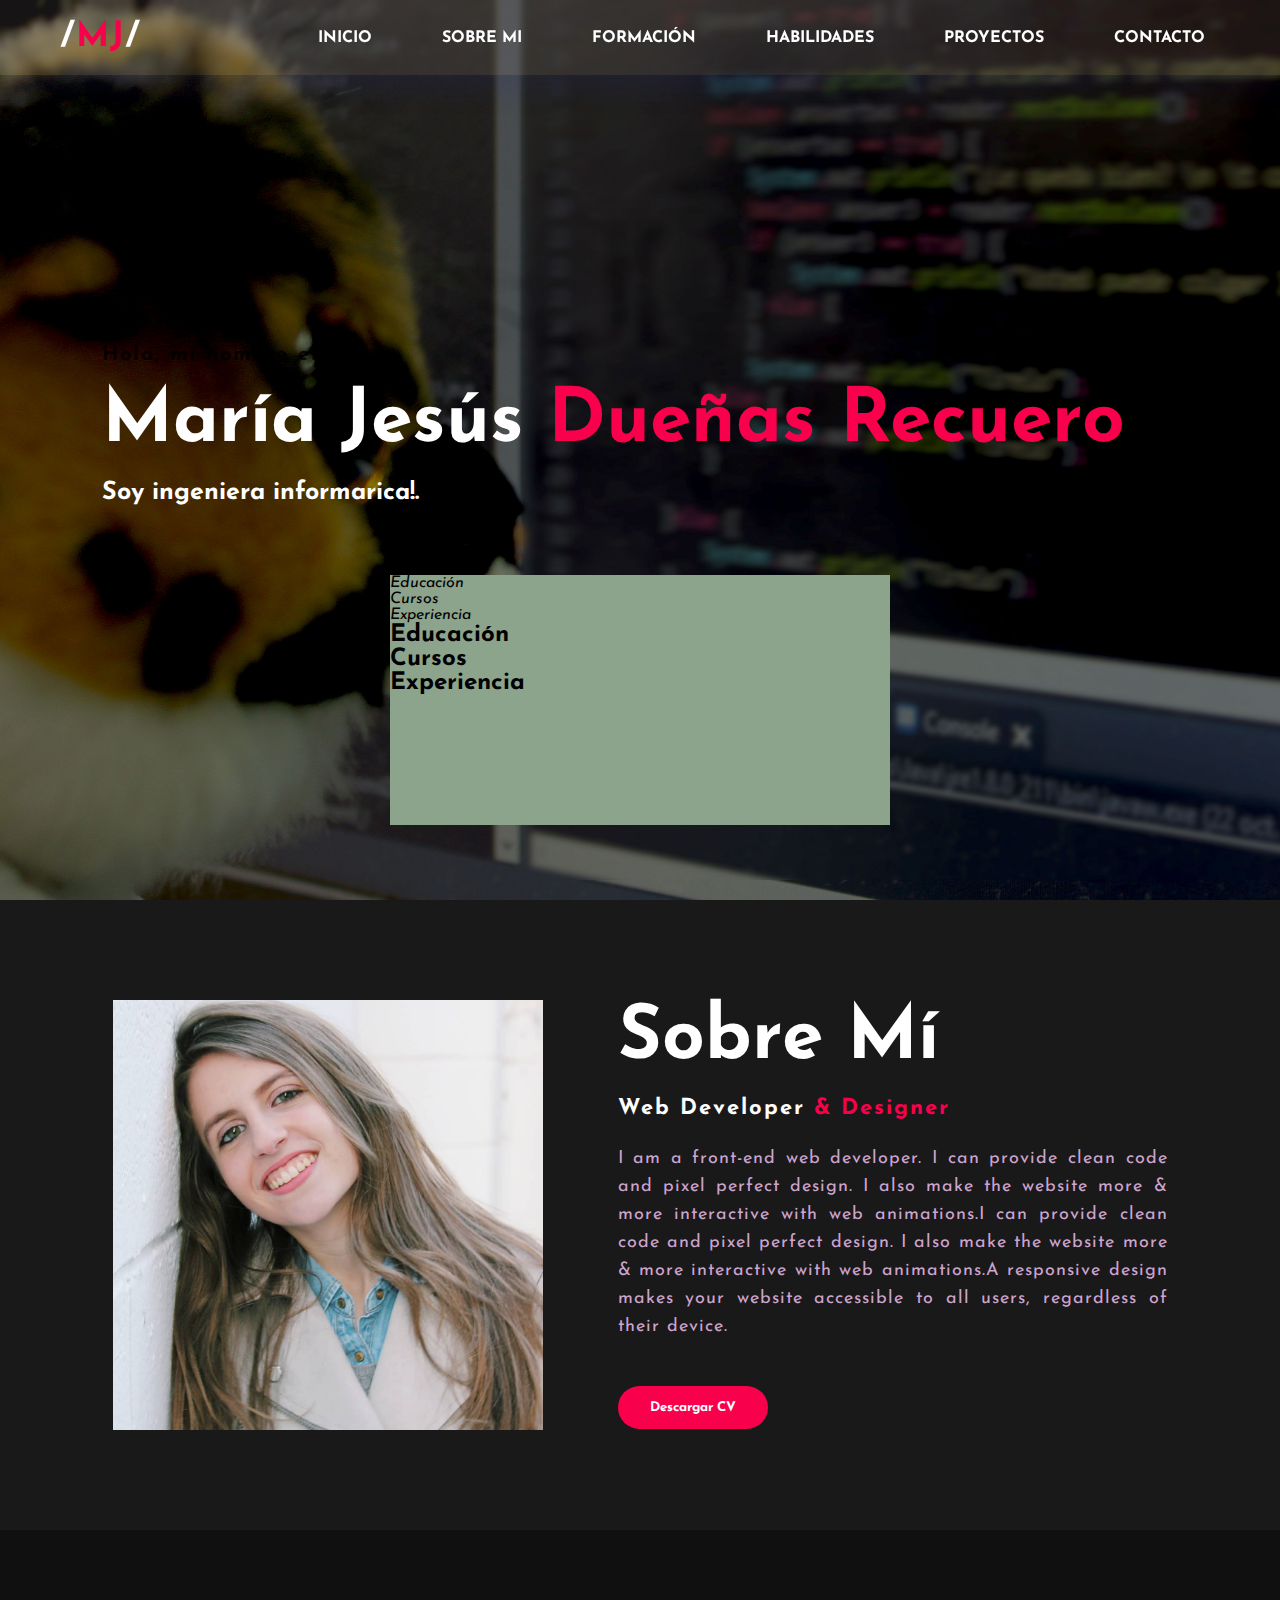
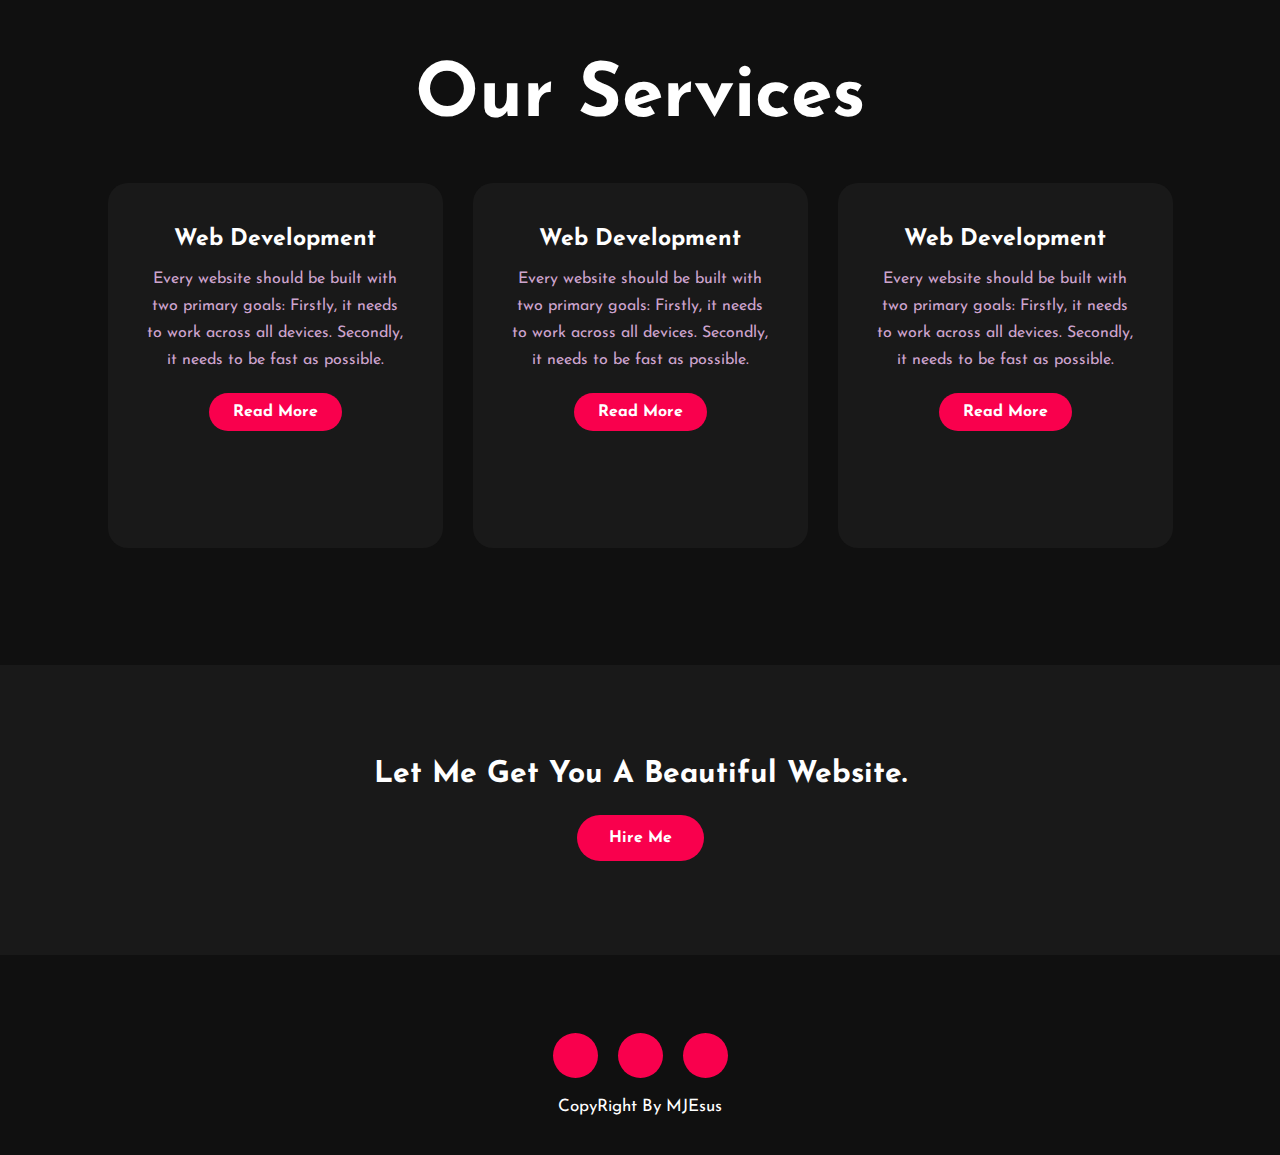
==== MJesus/index.html @ 6cf0a332 "inicio formacion" ====
<!DOCTYPE html>
<html>
<head>
	<title>María Jesús Dueñas Recuero</title>
	<link rel="stylesheet" type="text/css" href="css/style.css">
	<link rel="stylesheet" type="text/css" href="css/formacion.css">

	<link rel="preconnect" href="https://fonts.gstatic.com">
  <link href="https://fonts.googleapis.com/css2?family=Josefin+Sans:ital,wght@0,100;0,200;0,300;0,400;0,500;0,600;0,700;1,100;1,200;1,300;1,400;1,500;1,600;1,700&display=swap" rel="stylesheet">

  <link rel="stylesheet" href="https://cdnjs.cloudflare.com/ajax/libs/font-awesome/5.15.3/css/all.min.css" integrity="sha512-iBBXm8fW90+nuLcSKlbmrPcLa0OT92xO1BIsZ+ywDWZCvqsWgccV3gFoRBv0z+8dLJgyAHIhR35VZc2oM/gI1w==" crossorigin="anonymous" referrerpolicy="no-referrer" />
  <script defer src="script.js"></script>
</head>
<body>
	<!----hero Section start---->

	<div class="hero" id="inicio">
		<nav class="menu">
			<h2  class="logo">/<span>MJ</span>/</h2>
			<ul class="menu_items" id="links">
				<li><a href="#inicio" class="active" onclick="seleccionar(this)">INICIO</a></li>
				<li><a href="#sobremi" onclick="seleccionar(this)">SOBRE MI</a></li>
				<li><a href="#formación" onclick="seleccionar(this)">FORMACIÓN</a></li>
				<li><a href="#habilidades" onclick="seleccionar(this)">HABILIDADES</a></li>
				<li><a href="#proyectos" onclick="seleccionar(this)">PROYECTOS</a></li>
				<li><a href="#contacto" onclick="seleccionar(this)">CONTACTO</a></li>
			</ul>
			</ul>
			<span class="btn_menu">
				<i class="fa fa-bars"></i>
			</span> 
		</nav>

		<div class="content">
			<h4>Hola, mi nombre es</h4>
			<h1>María Jesús <span>Dueñas Recuero</span> </h1>
			<h3>Soy ingeniera informarica!.</h3>
			
		</div>
	</div>

	<!----About section start---->
	<section class="about" id="sobremi">
		<div class="main">
			<img src="img/profile.png">
			<div class="about-text">
				<h2>Sobre mí</h2>
				<h5>Web developer <span>& Designer</span></h5>
				<p>I am a front-end web developer. I can provide clean code and pixel perfect design. I also make the website more & more interactive with web animations.I can provide clean code and pixel perfect design. I also make the website more & more interactive with web animations.A responsive design makes your website accessible to all users, regardless of their device.</p>
				<button type="button">Descargar CV</button>
			</div>
		</div>
	</section>



	<!--------------Formación----------------------->
	<section id="formacion">
		<div class="tabs">
			<div class="tab-header">
				<div class="active">
					<i class="fa fa-school">Educación</i>
				</div>
				<div>
					<i class="fa fa-pencil-alt">Cursos</i>
				</div>
				<div>
					<i class="fa fa-user-tie">Experiencia</i>
				</div>
			</div>
			<div class="tab-indicator"></div>
			<div class="tab-body">
				<div class="active"></div>
					<h2>Educación</h2>
					<!--metemos eje cronologico-->
				</div>
				<div >
					<h2>Cursos</h2>
					<!--metemos eje cronologico-->
				</div>
				<div >
					<h2>Experiencia</h2>
					<!--metemos eje cronologico-->
				</div>
			</div>
			
		</div>

	</section>




	<!-----service section start----------->
	<div class="service">
		<div class="title">
			<h2>Our Services</h2>
		</div>

		<div class="box">
			<div class="card">
				<i class="fas fa-bars"></i>
				<h5>Web Development</h5>
				<div class="pra">
					<p>Every website should be built with two primary goals: Firstly, it needs to work across all devices. Secondly, it needs to be fast as possible.</p>

					<p style="text-align: center;">
						<a class="button" href="#">Read More</a>
					</p>
				</div>
			</div>

			<div class="card">
				<i class="far fa-user"></i>
				<h5>Web Development</h5>
				<div class="pra">
					<p>Every website should be built with two primary goals: Firstly, it needs to work across all devices. Secondly, it needs to be fast as possible.</p>

					<p style="text-align: center;">
						<a class="button" href="#">Read More</a>
					</p>
				</div>
			</div>

			<div class="card">
				<i class="far fa-bell"></i>
				<h5>Web Development</h5>
				<div class="pra">
					<p>Every website should be built with two primary goals: Firstly, it needs to work across all devices. Secondly, it needs to be fast as possible.</p>

					<p style="text-align: center;">
						<a class="button" href="#">Read More</a>
					</p>
				</div>
			</div>
		</div>
	</div>

	<!------Contact Me------>
	<div class="contact-me">
		<p>Let Me Get You A Beautiful Website.</p>
		<a class="button-two" href="#">Hire Me</a>
	</div>

	<!------footer start--------->
	<footer>
		<div class="social">
			<a href="#"><i class="fab fa-facebook-f"></i></a>
			<a href="#"><i class="fab fa-instagram"></i></a>
			<a href="#"><i class="fab fa-linkedin"></i></a>
		</div>
		<p class="end">CopyRight By MJEsus</p>
	</footer>
</body>
</html>
---- MJesus/css/style.css ----
*{
	padding: 0;
	margin: 0;
	font-family: 'Josefin Sans', sans-serif;
	box-sizing: border-box;
}
.hero{
	height: 100vh;
	width: 100%;
	background-image: url(../img/backgroundHeader.jpg);
	/*background:url(https://images2.alphacoders.com/117/117712.jpg) no-repeat top center #efeff1;*/
	background-size: cover;
	background-position: center;
}
nav{
	display: flex;
	align-items: center;
	justify-content: space-between;
	padding-top: 30px;
	
}
.logo{
	color: rgb(255, 255, 255);
	font-size: 35px;
	letter-spacing: 1px;
	cursor: pointer;
	padding-left: 50px;
}
span{
	color: #f9004d;
}
nav ul li{
	list-style-type: none;
	display: inline-block;
	padding: 10px  25px;
}
nav ul li a{
	color:  rgb(255, 255, 255);
	text-decoration: none;
	font-weight: bold;
	text-transform: capitalize;
}
nav ul li a:hover{
	color: #f9004d;
	transition: .4s;
}
.btn{
	background-color:#f9004d;
	color: white;
	text-decoration: none;
	border: 2px solid transparent;
	font-weight: bold;
	padding: 10px 25px;
	border-radius: 30px;
	transition: transform .4s; 
}
.btn:hover{
	transform: scale(1.2);
}

.content{
	position: absolute;
	top: 50%;
	left:8%;
	transform: translateY(-50%);
}
h1{
	color: rgb(255, 255, 255);
	margin: 20px 0px 20px;
	font-size: 75px;
}
h3{
	color: white;
	font-size: 25px;
	margin-bottom: 50px;
}
h4{
	color: rgba(0, 0, 0, 0.8);
	letter-spacing: 2px;
	font-size: 20px;
}
/*-----------------------------------------------------------------------------------*/

html{
    scroll-behavior: smooth;
}

section[id]{
    scroll-margin-top: 80px;
}

body{
    font-family: 'Montserrat';
    
   
}


.menu{
    height: 75px;
    width: 100vw;
    display: flex;
    justify-content:space-between;
    align-items: center;
    border-bottom: 1px solid rgba(255, 255, 255, 0);
    box-shadow: 5px 0 10px rgba(0, 0, 0, .6);
    width: 100%;
    position: fixed;
    top:0px;
    text-align:center;
    padding: 10px;
    z-index: 100;

    background: rgba( 212, 199, 199, 0.1 );
    box-shadow: 0 8px 32px 0 rgba( 31, 38, 135, 0.20 );
    backdrop-filter: blur( 2px );
    -webkit-backdrop-filter: blur( 2px );
    border-radius: 0px;
    border: 0px solid rgba( 255, 255, 255, 0.12 );
}



.menu_items{
    display: flex;
    list-style: none;
    margin-right: 30px;
}

.menu_items li {
    border-radius: 3px;
    margin: 0 10px;
}



.btn_menu{
    margin-right: 30px;
    font-size: 25px;
    color: #f9004d;
    cursor: pointer;
    display:none;
}

ul.show{
    top:65px;
}

/*-------------------------*/

@media screen and (max-width:952px){
    .logo{
        font-size: 30px;
        padding-left: 35px;
    }
    .menu_items li a{
        font-size: 14px;
    }
}

@media screen and (max-width:858px){
    .menu{
        height:65px;
    }
    .btn_menu{
        display:inline-flex;
        padding-left: 250px;
    }
    .menu_items{
        position: fixed;
        width:100vw;
        height:calc(100%-65px);
        background: #41414198;
        top:-100vh;
        text-align: center;
        transition: all .4s;
        flex-direction: column;
    }
    .menu_items li{
        margin: 30px 0 0 0;
        line-height: 30px;
    }
    .menu_items li:hover{
        background: none;
    }
    .menu_items li a{
        font-size: 20px;
        color: #fff;
        font-weight:bold;
    }
    .menu_items li a:hover{
        color: #f9004d;
    }
    .logo{
        font-size: 25px;
        padding-left: 35px;
    }
}


@media screen and (max-width:858px) and (orientation:landscape){
 
    .menu_items{
        overflow: scroll;
    }
    .menu_items li{
        margin: 5px 0 0 0;
        line-height: 30px;
    }
    
}
.newslatter form{
	width: 380px;
	max-width: 100%;
	position: relative;
}
.newslatter form input:first-child{
	display: inline-block;
	width: 100%;
	padding: 14px 130px 14px 15px;
	border: 2px solid #f9004d;
	outline: none;
	border-radius: 30px;
}
.newslatter form input:last-child{
	position: absolute;
	display: inline-block;
	outline: none;
	border: none;
	padding: 10px 30px;
	border-radius: 30px;
	background-color:#f9004d;
	color: white;
	box-shadow: 0px 0px 5px #000, 0px 0px 15px #858585;
	top: 6px;
	right: 6px; 
}

.about{
	width: 100%;
	padding: 100px 0px;
	background-color: #191919;
}
.about img{
	height: auto;
	width: 430px;
}
.about-text{
	width: 550px;
}
.main{
	width: 1130px;
	max-width: 95%;
	margin: 0 auto;
	display: flex;
	align-items: center;
	justify-content: space-around;
}
.about-text h2{
	color: white;
	font-size: 75px;
	text-transform: capitalize;
	margin-bottom: 20px;
}
.about-text h5{
	color: white;
	letter-spacing: 2px;
	font-size: 22px;
	margin-bottom: 25px;
	text-transform: capitalize;
}
.about-text p{
	color: #fcfc;
	letter-spacing: 1px;
	line-height: 28px;
	font-size: 18px;
	margin-bottom: 45px;
	text-align: justify;
}
button{
	background-color:#f9004d;
	color: white;
	text-decoration: none;
	border: 2px solid transparent;
	font-weight: bold;
	padding: 13px 30px;
	border-radius: 30px;
	transition: .4s; 
}
button:hover{
	background-color: transparent;
	border: 2px solid #f9004d;
	cursor: pointer;
}

.service{
	background: #101010;
	width: 100%;
	padding: 100px 0px;
}
.title h2{
	color: white;
	font-size: 75px;
	width: 1130px;
	margin: 30px auto;
	text-align: center;
}
.box{
	display: flex;
	justify-content: center;
	align-items: center;
	min-height: 400px;
}
.card{
	height: 365px;
	width: 335px;
	padding: 20px 35px;
	background: #191919;
	border-radius: 20px;
	margin: 15px;
	position: relative;
	overflow: hidden;
	text-align: center;
}
.card i{
	font-size: 50px;
	display: block;
	text-align: center;
	margin: 25px 0px;
	color: #f9004d;

}
h5{
	color: white;
	font-size: 23px;
	margin-bottom: 15px;
}
.pra p{
	color: #fcfc;
	font-size: 16px;
	line-height: 27px;
	margin-bottom: 25px;
}
.card .button{
	background-color:#f9004d;
	color: white;
	text-decoration: none;
	border: 2px solid transparent;
	font-weight: bold;
	padding: 9px 22px;
	border-radius: 30px;
	transition: .4s; 
}
.card .button:hover{
	background-color: transparent;
	border: 2px solid #f9004d;
	cursor: pointer;
}
.contact-me{
	width: 100%;
	height: 290px;
	background: #191919;
	display: flex;
	align-items: center;
	flex-direction: column;
	justify-content: center;
}
.contact-me p{
	color: white;
	font-size: 30px;
	font-weight: bold;
	margin-bottom: 25px;
}
.contact-me .button-two{
	background-color:#f9004d;
	color: white;
	text-decoration: none;
	border: 2px solid transparent;
	font-weight: bold;
	padding: 13px 30px;
	border-radius: 30px;
	transition: .4s; 
}
.contact-me .button-two:hover{
	background-color: transparent;
	border: 2px solid #f9004d;
	cursor: pointer;
}
footer{
	position: relative;
	width: 100%;
	height: 200px;
	background: #101010;
	display: flex;
	flex-direction: column;
	align-items: center;
	justify-content: center;
}
footer p:nth-child(1){
	font-size: 30px;
	color: white;
	margin-bottom: 20px;
	font-weight: bold;
}
footer p:nth-child(2){
	color: white;
	font-size: 17px;
	width: 500px;
	text-align: center;
	line-height: 26px;
}
.social{
	display: flex;
}
.social a{
	width: 45px;
	height: 45px;
	display: flex;
	align-items: center;
	justify-content: center;
	background:  #f9004d;
	border-radius: 50%;
	margin: 22px 10px;
	color: white;
	text-decoration: none;
	font-size: 20px;
}
.social a:hover{
	transform: scale(1.3);
	transition: .3s;
}
.end{
	position: absolute;
	color:#f9004d;
	bottom: 35px;
	font-size: 14px; 
}
---- MJesus/css/formacion.css ----
.tabs{
    position: absolute;
    top:50%;
    left: 50%;
    transform:translate(-50%,50%) ;
    width: 500px;
    height: 250px;
    background: #8ca38c;
}
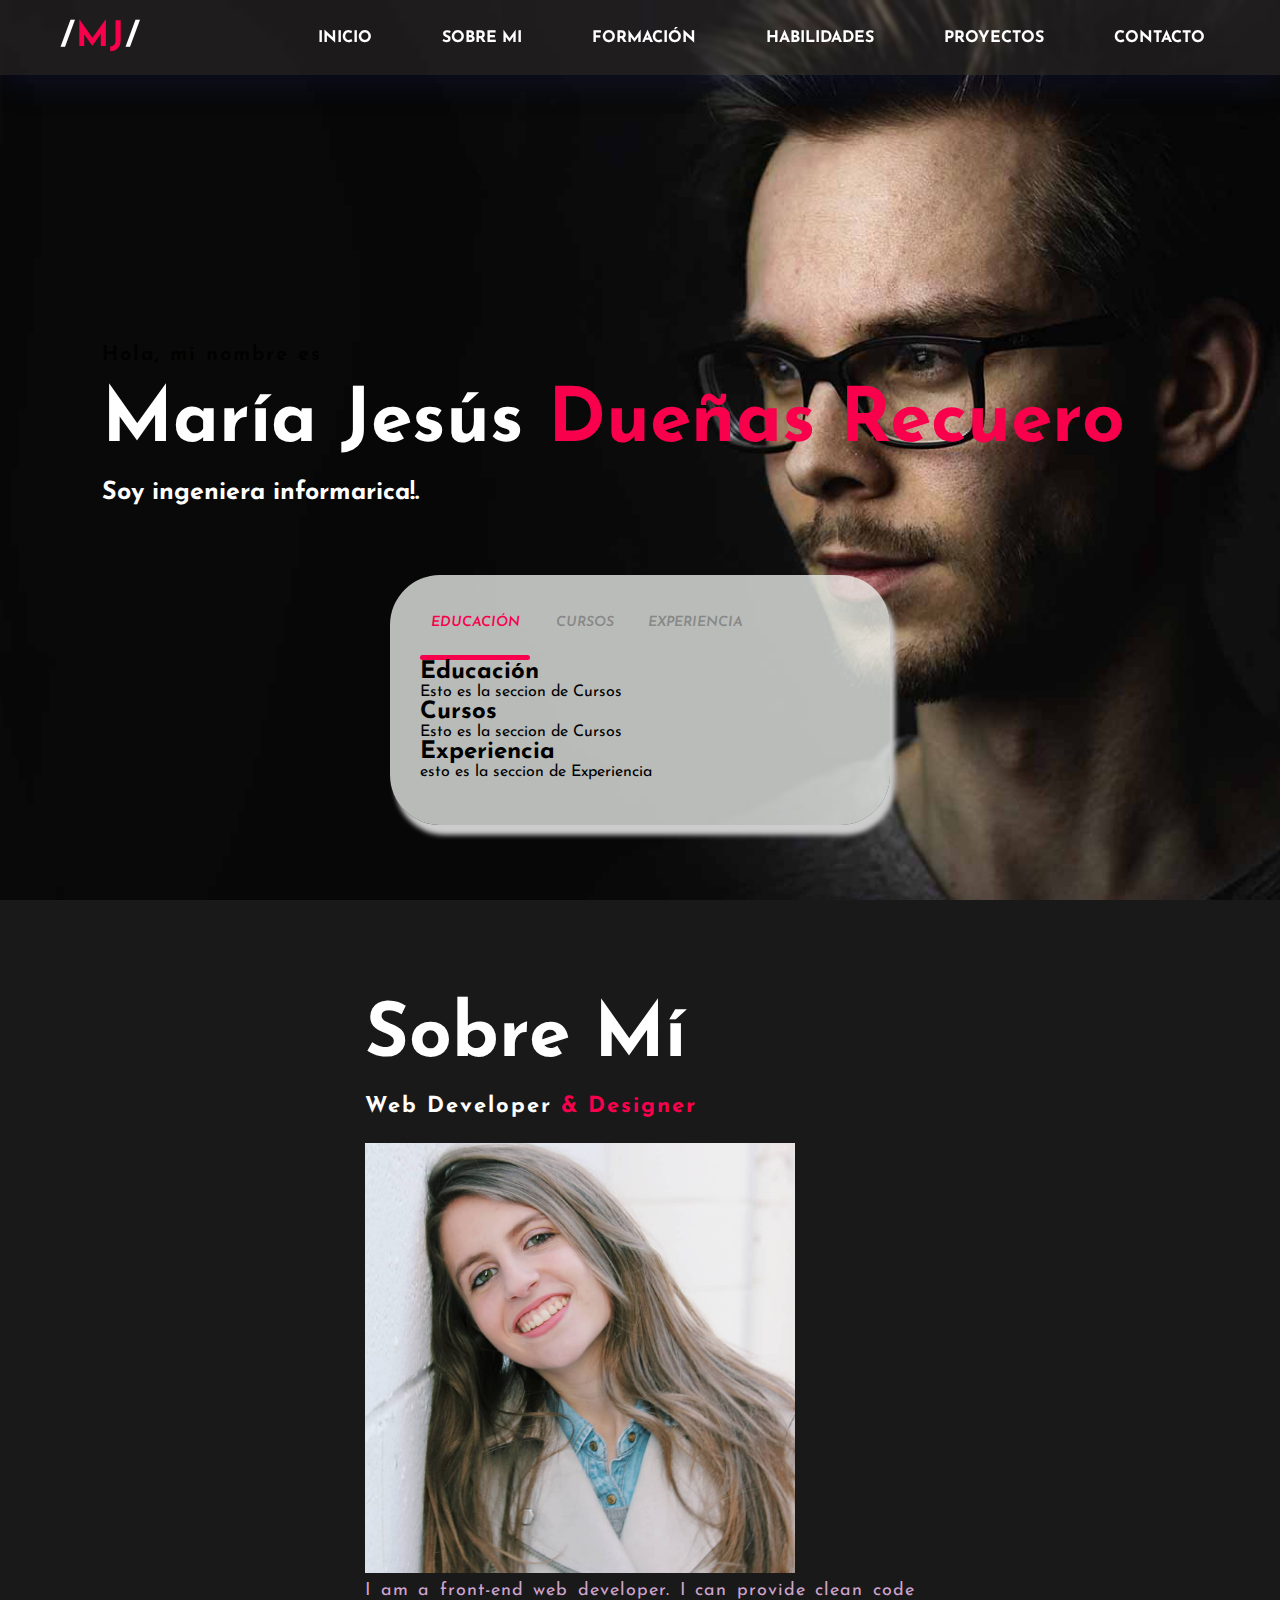
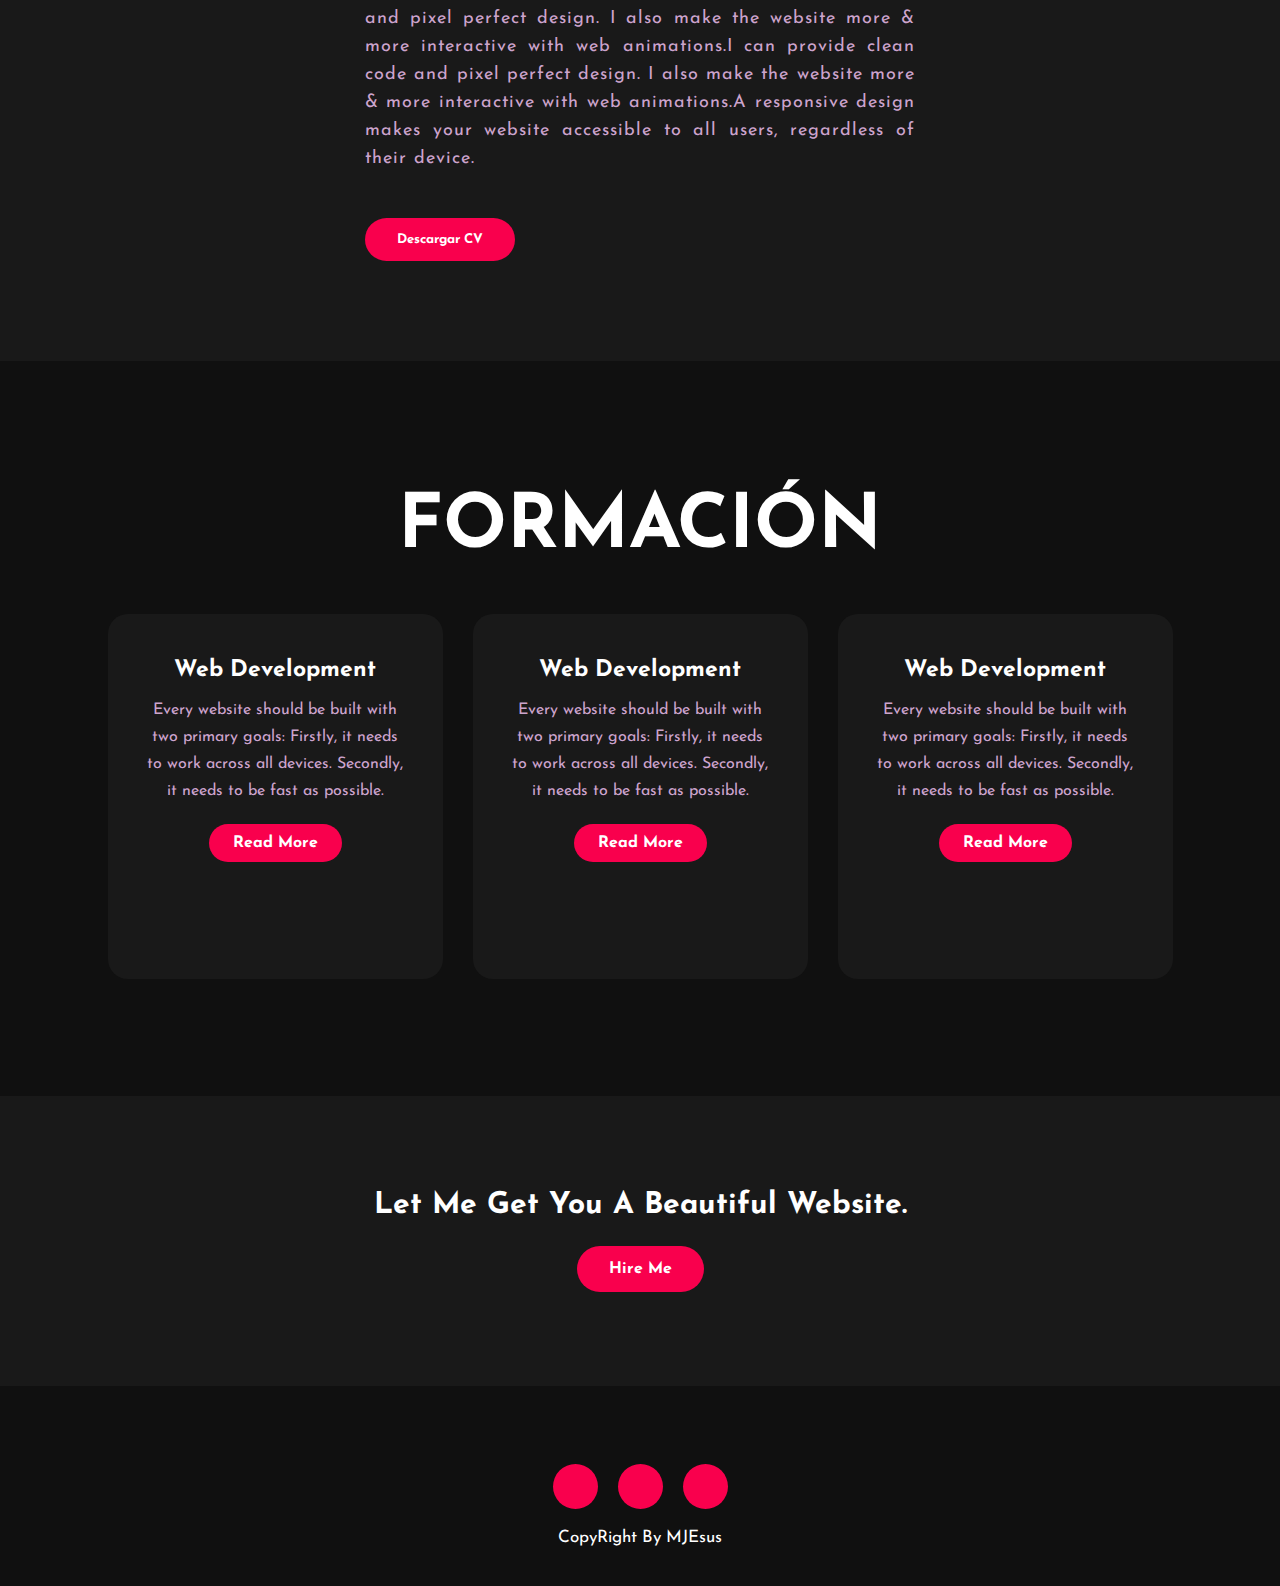
==== commit a0a17483: "sección sobre mi responsive" ====
--- a/MJesus/index.html
+++ b/MJesus/index.html
@@ -42,10 +42,11 @@
 	<!----About section start---->
 	<section class="about" id="sobremi">
 		<div class="main">
-			<img src="img/profile.png">
+			
 			<div class="about-text">
 				<h2>Sobre mí</h2>
 				<h5>Web developer <span>& Designer</span></h5>
+				<img src="img/profile.png">
 				<p>I am a front-end web developer. I can provide clean code and pixel perfect design. I also make the website more & more interactive with web animations.I can provide clean code and pixel perfect design. I also make the website more & more interactive with web animations.A responsive design makes your website accessible to all users, regardless of their device.</p>
 				<button type="button">Descargar CV</button>
 			</div>
@@ -72,14 +73,17 @@
 			<div class="tab-body">
 				<div class="active"></div>
 					<h2>Educación</h2>
+					<p>Esto es la seccion de Cursos</p>
 					<!--metemos eje cronologico-->
 				</div>
 				<div >
 					<h2>Cursos</h2>
+					<p>Esto es la seccion de Cursos</p>
 					<!--metemos eje cronologico-->
 				</div>
 				<div >
 					<h2>Experiencia</h2>
+					<p>esto es la seccion de Experiencia</p>
 					<!--metemos eje cronologico-->
 				</div>
 			</div>
@@ -92,9 +96,9 @@
 
 
 	<!-----service section start----------->
-	<div class="service">
+	<div class="service" id="formacion">
 		<div class="title">
-			<h2>Our Services</h2>
+			<h2>FORMACIÓN</h2>
 		</div>
 
 		<div class="box">
--- a/MJesus/css/style.css
+++ b/MJesus/css/style.css
@@ -7,7 +7,7 @@
 .hero{
 	height: 100vh;
 	width: 100%;
-	background-image: url(../img/backgroundHeader.jpg);
+	background-image: url(../img/background.jpg);
 	/*background:url(https://images2.alphacoders.com/117/117712.jpg) no-repeat top center #efeff1;*/
 	background-size: cover;
 	background-position: center;
@@ -206,9 +206,17 @@
     .menu_items li{
         margin: 5px 0 0 0;
         line-height: 30px;
-    }
-    
-}
+    }   
+	.about-text{
+		width: 550px;
+		
+	}
+}
+
+
+
+
+
 .newslatter form{
 	width: 380px;
 	max-width: 100%;
@@ -434,4 +442,8 @@
 	color:#f9004d;
 	bottom: 35px;
 	font-size: 14px; 
-}+}
+
+
+
+
--- a/MJesus/css/formacion.css
+++ b/MJesus/css/formacion.css
@@ -1,4 +1,3 @@
-
 
 .tabs{
     position: absolute;
@@ -7,5 +6,70 @@
     transform:translate(-50%,50%) ;
     width: 500px;
     height: 250px;
-    background: #8ca38c;
-}+    background: #eff3efc3;
+    padding: 20px 30px;
+    overflow: hidden;
+    border-radius: 50px;
+    box-shadow: 5px 10px 5px #ccc;
+}
+
+.tabs .tab-header{
+    height: 60px;
+    display: flex;
+    align-items: center;
+}
+
+.tabs .tab-header > div{
+    width:calc(100%/4);
+    text-align: center;
+    color:#888;
+    font-weight:600; 
+    cursor: pointer;
+    font-size: 14px;
+    text-transform: uppercase;
+    outline: none;
+}
+
+.tabs .tab-header > div > i{
+    display:block;
+    margin-bottom: 5px;
+}
+
+.tabs .tab-header > div.active{
+    color: #f9004d;
+}
+
+.tabs .tab-indicator{
+    position: relative;
+    width: calc(100%/4);
+    height: 5px;
+    background: #f9004d;
+    left: 0px;
+    border-radius: 5px;
+}
+
+.tabs .tab-body{
+    position: relative;
+    height: calc(100%-60px);
+    padding: 10 px 5px;
+}
+
+.tabs .tab-body > div{
+    position: absolute;
+    top:-200%;
+    opacity: 0;
+    margin-top: 5px;
+    transform:scale(0.9);
+    transition: opacity 500ms ease-in-out 0ms, transform 500ms ease-in-out 0ms;
+}
+
+.tabs .tab-body > div.active{
+    top:0px;
+    opacity: 1;
+    transform:scale(1) ;
+    margin-top:  0px; ;
+}
+
+
+
+
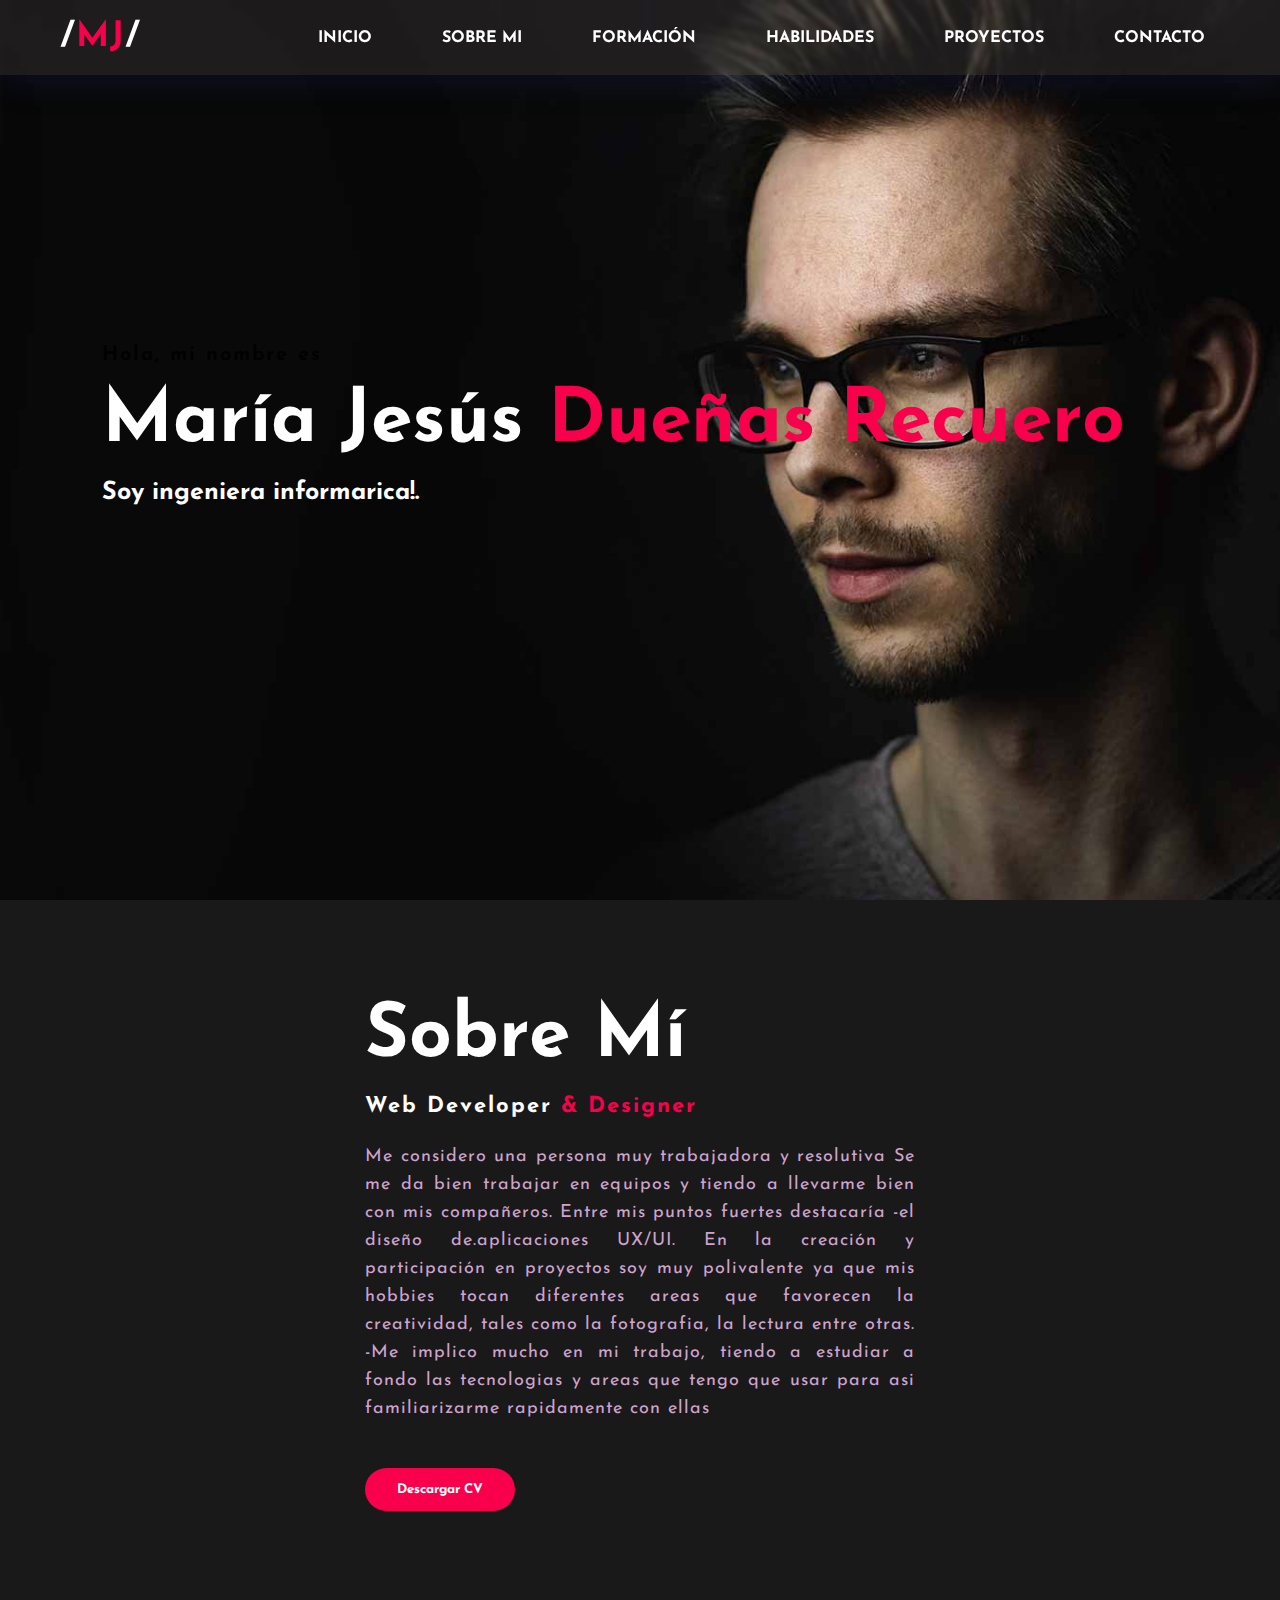
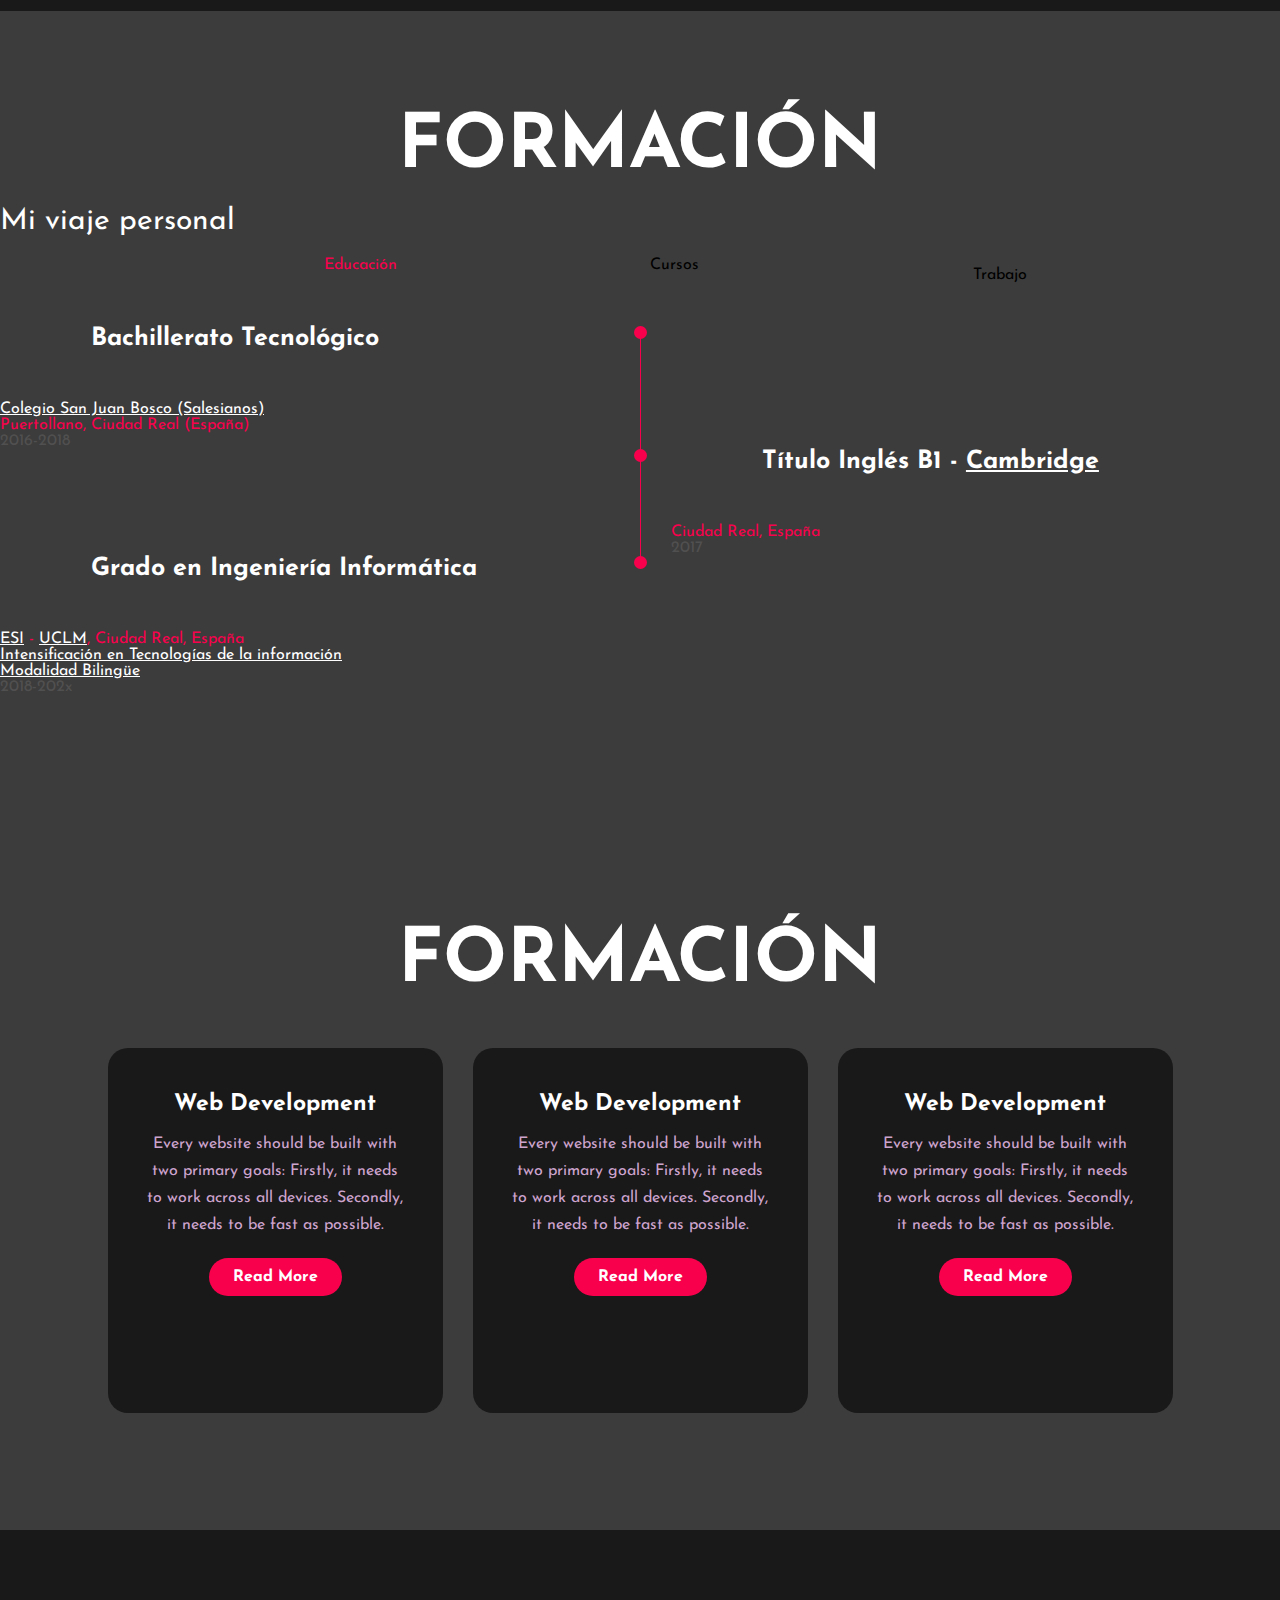
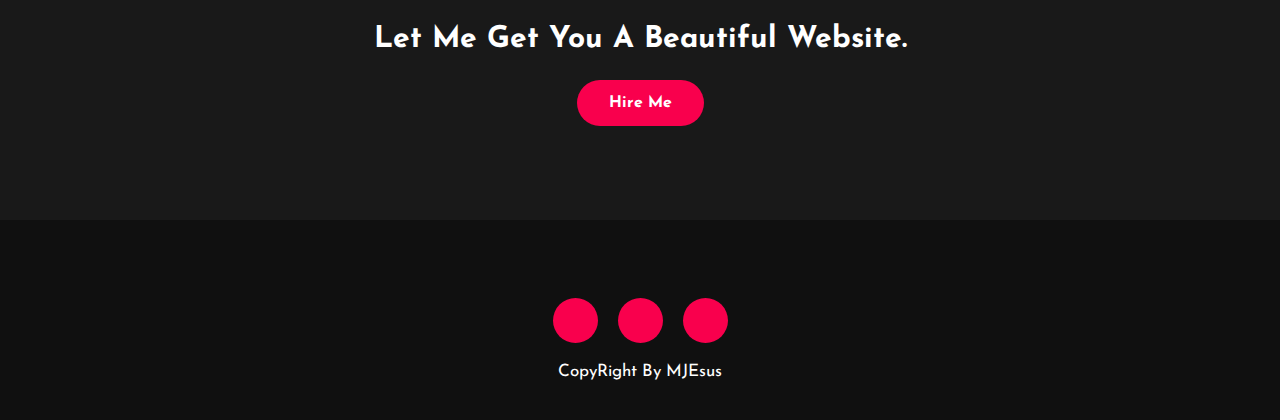
==== commit dda3e202: "Seccion formacion" ====
--- a/MJesus/index.html
+++ b/MJesus/index.html
@@ -42,12 +42,18 @@
 	<!----About section start---->
 	<section class="about" id="sobremi">
 		<div class="main">
-			
+			<!---<img src="img/profile.png">-->
 			<div class="about-text">
 				<h2>Sobre mí</h2>
 				<h5>Web developer <span>& Designer</span></h5>
-				<img src="img/profile.png">
-				<p>I am a front-end web developer. I can provide clean code and pixel perfect design. I also make the website more & more interactive with web animations.I can provide clean code and pixel perfect design. I also make the website more & more interactive with web animations.A responsive design makes your website accessible to all users, regardless of their device.</p>
+
+				<p>Me considero una persona muy trabajadora y resolutiva 
+					Se me da bien trabajar en equipos y tiendo a llevarme bien con mis compañeros. 
+					
+					Entre mis puntos fuertes destacaría
+					-el diseño de.aplicaciones UX/UI. 
+					En la creación y participación en proyectos soy muy polivalente ya que mis hobbies tocan diferentes areas que favorecen la creatividad, tales como la fotografia, la lectura entre otras.
+					-Me implico mucho en mi trabajo, tiendo a estudiar a fondo las tecnologias y areas que tengo que usar para asi familiarizarme rapidamente con ellas</p>
 				<button type="button">Descargar CV</button>
 			</div>
 		</div>
@@ -56,45 +62,95 @@
 
 
 	<!--------------Formación----------------------->
-	<section id="formacion">
-		<div class="tabs">
-			<div class="tab-header">
-				<div class="active">
-					<i class="fa fa-school">Educación</i>
-				</div>
-				<div>
-					<i class="fa fa-pencil-alt">Cursos</i>
-				</div>
-				<div>
-					<i class="fa fa-user-tie">Experiencia</i>
-				</div>
-			</div>
-			<div class="tab-indicator"></div>
-			<div class="tab-body">
-				<div class="active"></div>
-					<h2>Educación</h2>
-					<p>Esto es la seccion de Cursos</p>
-					<!--metemos eje cronologico-->
-				</div>
-				<div >
-					<h2>Cursos</h2>
-					<p>Esto es la seccion de Cursos</p>
-					<!--metemos eje cronologico-->
-				</div>
-				<div >
-					<h2>Experiencia</h2>
-					<p>esto es la seccion de Experiencia</p>
-					<!--metemos eje cronologico-->
-				</div>
-			</div>
-			
-		</div>
+	<section id="formacion" class="service">
+		<section class="qualification section" >
+			<h2 class="section__title">FORMACIÓN</h2>
+			<span class="section__subtitle">Mi viaje personal</span>
+
+			<div class="qualification__container container">
+				<div class="qualification__tabs">
+					<div class="qualification__button button--flex qualification__active" data-target="#education">
+						<i class="fa fa-school"></i>
+						Educación
+					</div>
+					<div class="qualification__button button--flex" data-target="#work">
+						<i class="fa fa-backward"></i>
+						Cursos
+					</div>
+
+					<div class="qualification__button button--flex" data-target="#work">
+						<i class="uil uil-briefcase-alt qualification__icon"></i>
+						Trabajo
+					</div>
+				</div>
+				<div class="qualification__sections">
+					<!--==================== QUALIFICATION SECTION 1====================-->
+					<div class="qualification__content qualification__active" data-content id="education">
+						<!--==================== QUALIFICATION 1====================-->
+						<div class="qualification__data">
+							<div>
+								<h3 class="qualification__title">Bachillerato Tecnológico</h3>
+								<span class="qualification__subtitle">
+									<a href="https://iesstamariadealarcos.wordpress.com/" target="_blank" class="qualification__link">Colegio San Juan Bosco (Salesianos)</a><br>Puertollano, Ciudad Real (España)
+								</span>
+								<div class="qualification__calendar">
+									<i class="fa fa-calendar-alt"></i>
+									2016-2018
+								</div>
+							</div>
+							<div>
+								<span class="qualification__rounder"></span>
+								<span class="qualification__line"></span>
+							</div>
+						</div>
+						<!--==================== QUALIFICATION 2====================-->
+						<div class="qualification__data">
+							<div></div>
+							<div>
+								<span class="qualification__rounder"></span>
+								<span class="qualification__line"></span>
+							</div>
+							<div>
+								<h3 class="qualification__title">Título Inglés B1 - <a href="https://www.cambridgeenglish.org/es/" target="_blank" class="qualification__link">Cambridge</a></h3>
+								<span class="qualification__subtitle">Ciudad Real, España</span>
+								<div class="qualification__calendar">
+									<i class="uil uil-calendar-alt"></i>
+									2017
+								</div>
+							</div>
+						</div>
+						<!--==================== QUALIFICATION 3====================-->
+						<div class="qualification__data">
+							<div>
+								<h3 class="qualification__title">Grado en Ingeniería Informática</h3>
+								<span class="qualification__subtitle">
+									 <a href="https://esi.uclm.es/" target="_blank" class="qualification__link">ESI</a> - <a href="https://www.uclm.es/" target="_blank" class="qualification__link">UCLM</a>, Ciudad Real, España<br>
+									 <a href="https://esi.uclm.es/categories/intensificaciones" target="_blank" class="qualification__link">Intensificación en Tecnologías de la información</a><br>
+									 <a href="https://esi.uclm.es/categories/grado-bilingue" target="_blank" class="qualification__link">Modalidad Bilingüe</a>
+								</span>
+								<div class="qualification__calendar">
+									<i class="uil uil-calendar-alt"></i>
+									2018-202x
+								</div>
+							</div>
+							<div>
+								<span class="qualification__rounder"></span>
+								<!-- <span class="qualification__line"></span> -->
+							</div>
+						</div>                     
+					</div>
+
+					<!--==================== QUALIFICATION SECTION 2====================-->
+					<div class="qualification__content" data-content id="work">
+						<h2 class="nothing__title">¡No pierdas la oportunidad de ser el primero!</h2>                         
+					</div>
+				</div> 
+			</div>
+		</section>
 
 	</section>
 
-
-
-
+	
 	<!-----service section start----------->
 	<div class="service" id="formacion">
 		<div class="title">
--- a/MJesus/css/style.css
+++ b/MJesus/css/style.css
@@ -1,3 +1,9 @@
+:root{
+	--primary
+	--mb-2-5: 2.5rem;
+
+}
+
 *{
 	padding: 0;
 	margin: 0;
@@ -195,6 +201,11 @@
         font-size: 25px;
         padding-left: 35px;
     }
+	.qualification__sections{
+        display: grid;
+        grid-template-columns: .6fr;
+        justify-content: center;
+    }
 }
 
 
@@ -207,10 +218,14 @@
         margin: 5px 0 0 0;
         line-height: 30px;
     }   
-	.about-text{
-		width: 550px;
+	.about{
 		
+		padding: 50%;
 	}
+	.qualification__data{
+        gap: .5rem;
+    }
+
 }
 
 
@@ -252,6 +267,7 @@
 .about img{
 	height: auto;
 	width: 430px;
+	padding-top: 10%;
 }
 .about-text{
 	width: 550px;
@@ -301,8 +317,115 @@
 	cursor: pointer;
 }
 
+/*---------*/
+
+.section__title{
+	color: white;
+	font-size: 75px;
+	text-transform: capitalize;
+	margin-bottom: 20px;
+	text-align: center;
+}
+.section__subtitle{
+	color: white;
+	font-size: 30px;
+	display: block;
+	text-align: center;
+	padding-bottom: 20px;
+	display: inline-block;
+	text-align: center;
+}
+
+.qualification__tabs{
+    display: flex;
+    justify-content: space-evenly;
+    margin-bottom: 40px;
+	padding-left: 70px;
+}
+
+.qualification__button{
+    font-size: var(--h3-font-size);
+    font-weight: var(--font-medium);
+    cursor: pointer;
+}
+
+.qualification__button:hover{
+    color: #f9004d;
+}
+
+.qualification__icon{
+    font-size: 1.8rem;
+    margin-right: 20px;
+}
+
+.qualification__data{
+    display: grid;
+    grid-template-columns: 1fr max-content 1fr;
+    column-gap: 1.5rem;
+}
+
+.qualification__title{
+    font-size: 25px;
+    font-weight: bold;
+	padding-left: 15%;
+}
+
+.qualification__subtitle{
+    display: inline-block;
+    font-size: var(--small-font-size);
+    margin-bottom: var(--mb-1);
+}
+
+.qualification__calendar{
+    font-size: var(--smaller-font-size);
+    color:#515050 ;
+}
+
+.qualification__rounder{
+    display: inline-block;
+    width: 13px;
+    height: 13px;
+    background-color: #f9004d;
+    border-radius: 50%;
+}
+
+.qualification__line{
+    display: block;
+    width: 1px;
+    height: 100%;
+    background-color: #f9004d;
+    transform: translate(6px, -7px);
+}
+
+.qualification [data-content]{
+    display: none;
+}
+
+.qualification__active[data-content]{
+    display: block;
+}
+
+.qualification__button.qualification__active{
+    color: #f9004d;
+}
+
+.nothing__title{
+    font-size: var(--h2-font-size);
+    font-weight: var(--font-medium);
+    text-align: center;
+}
+
+.qualification__link{
+    color: #ffffff;
+}
+
+.qualification__link:hover{
+    color: #f9004d;
+}
+
+/*---------*/
 .service{
-	background: #101010;
+	background: #101010d0;
 	width: 100%;
 	padding: 100px 0px;
 }
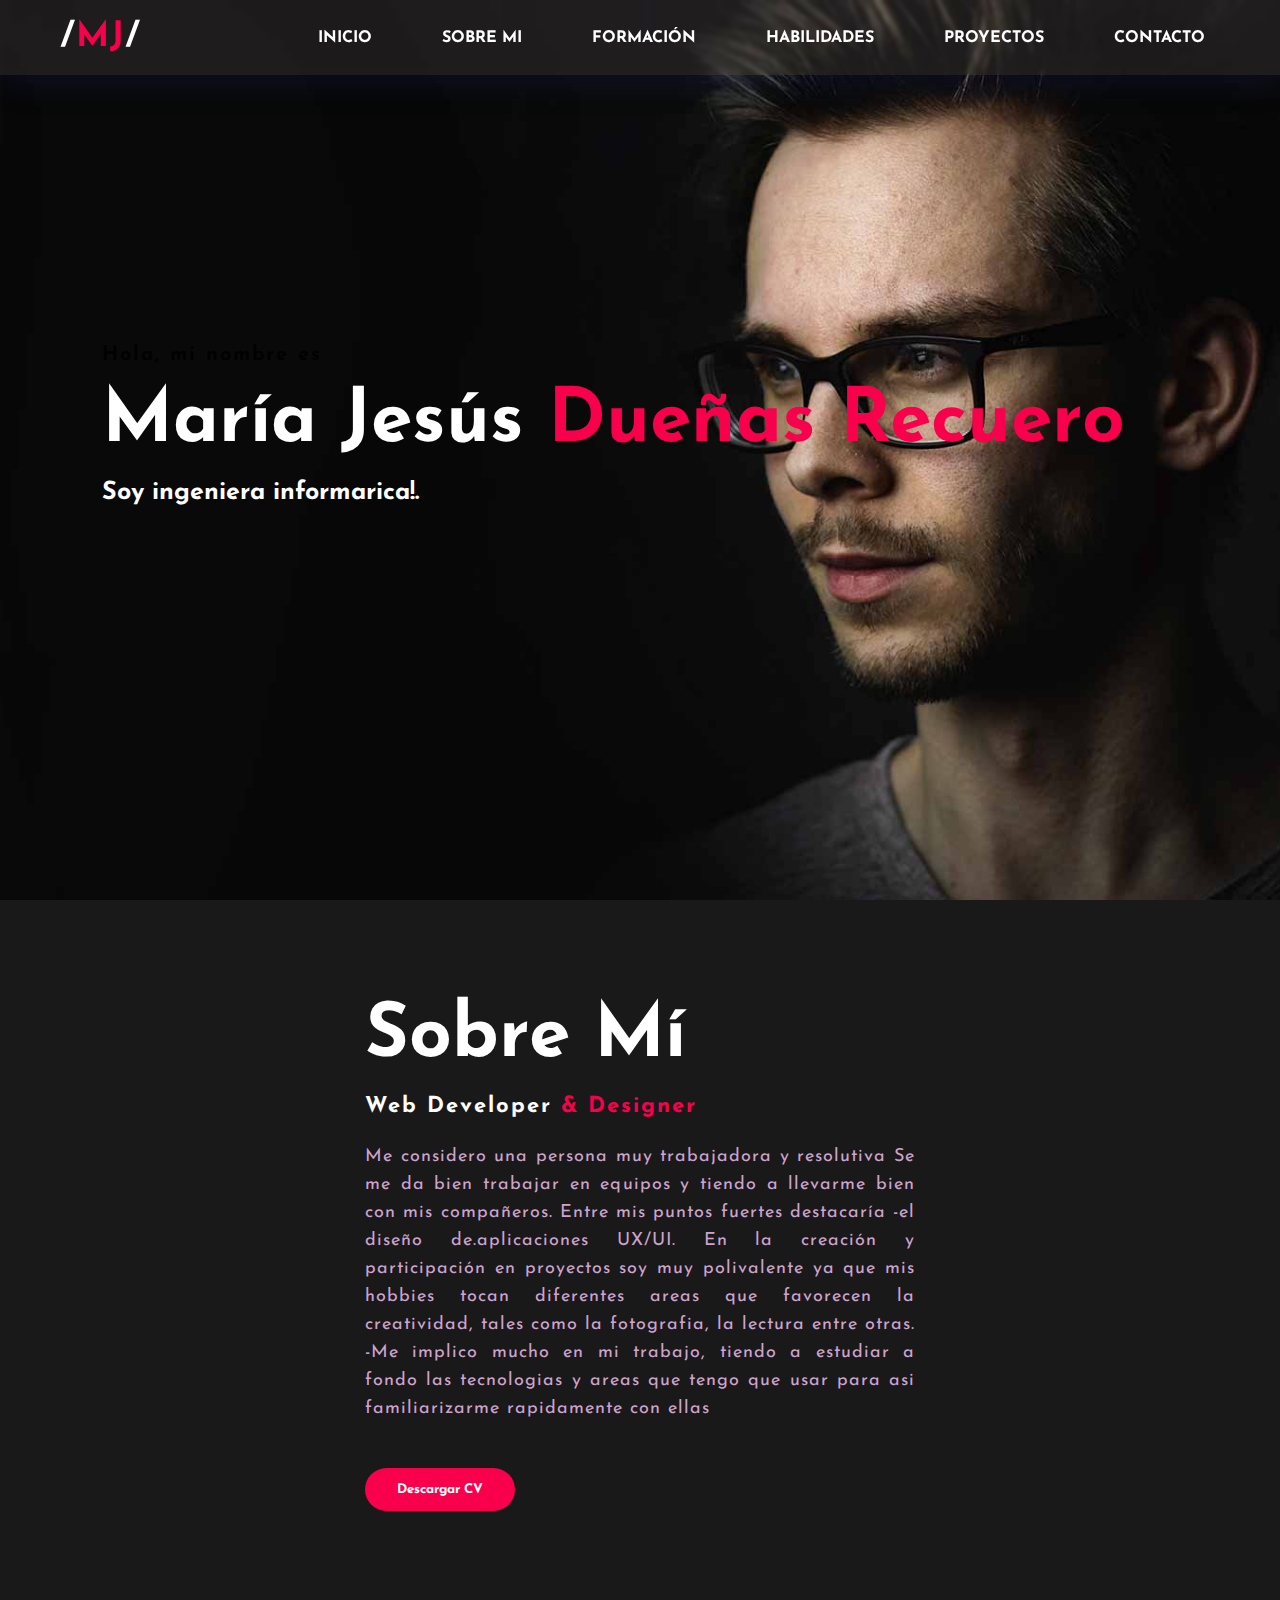
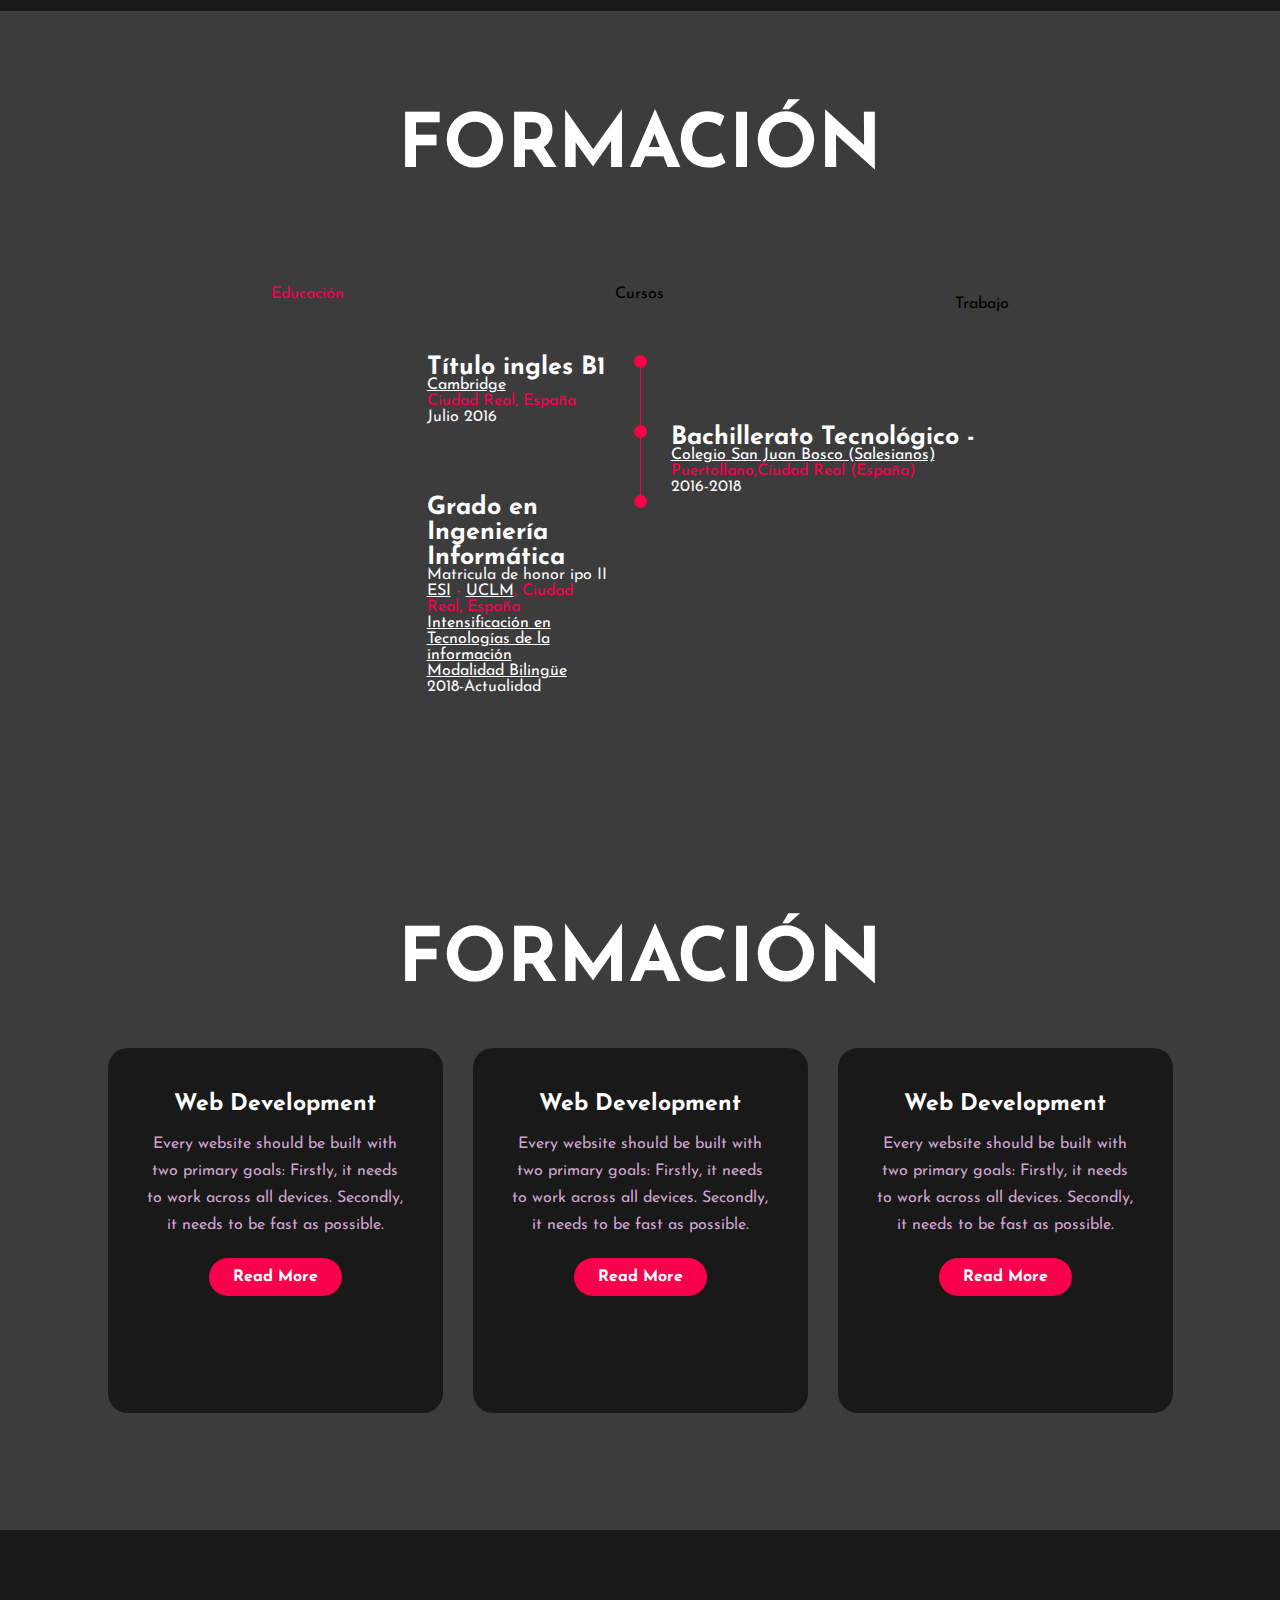
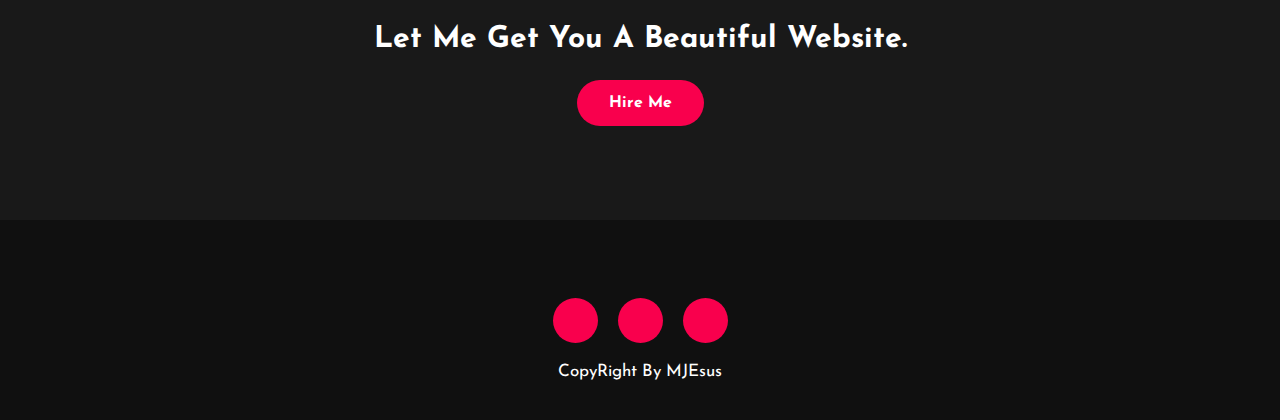
==== commit fe3b8a02: "Alineación grid formación" ====
--- a/MJesus/index.html
+++ b/MJesus/index.html
@@ -62,10 +62,9 @@
 
 
 	<!--------------Formación----------------------->
-	<section id="formacion" class="service">
+	<section id="formación" class="service">
 		<section class="qualification section" >
 			<h2 class="section__title">FORMACIÓN</h2>
-			<span class="section__subtitle">Mi viaje personal</span>
 
 			<div class="qualification__container container">
 				<div class="qualification__tabs">
@@ -73,7 +72,7 @@
 						<i class="fa fa-school"></i>
 						Educación
 					</div>
-					<div class="qualification__button button--flex" data-target="#work">
+					<div class="qualification__button button--flex" data-target="#cursos">
 						<i class="fa fa-backward"></i>
 						Cursos
 					</div>
@@ -89,48 +88,56 @@
 						<!--==================== QUALIFICATION 1====================-->
 						<div class="qualification__data">
 							<div>
-								<h3 class="qualification__title">Bachillerato Tecnológico</h3>
+								<h3 class="qualification__title__impar">Título ingles B1</h3>
+								<span class="qualification__subtitle__impar">
+									<a href="https://www.cambridgeenglish.org/es/" target="_blank" class="qualification__link">Cambridge</a><br>Ciudad Real, España
+								</span>
+								<div class="qualification__calendar__impar">
+									<i class="fa fa-calendar-alt"></i>
+									Julio 2016
+								</div>
+							</div>
+							<div>
+								<span class="qualification__rounder"></span>
+								<span class="qualification__line"></span>
+							</div>
+						</div>
+						<!--==================== QUALIFICATION 2====================-->
+						<div class="qualification__data">
+							<div></div>
+							<div>
+								<span class="qualification__rounder"></span>
+								<span class="qualification__line"></span>
+							</div>
+							<div>
+								<h3 class="qualification__title">Bachillerato Tecnológico - </h3>
 								<span class="qualification__subtitle">
-									<a href="https://iesstamariadealarcos.wordpress.com/" target="_blank" class="qualification__link">Colegio San Juan Bosco (Salesianos)</a><br>Puertollano, Ciudad Real (España)
+									<a href="" target="_blank" class="qualification__link">Colegio San Juan Bosco (Salesianos)</a><br>Puertollano,Ciudad Real (España)
 								</span>
 								<div class="qualification__calendar">
 									<i class="fa fa-calendar-alt"></i>
 									2016-2018
 								</div>
 							</div>
-							<div>
-								<span class="qualification__rounder"></span>
-								<span class="qualification__line"></span>
-							</div>
-						</div>
-						<!--==================== QUALIFICATION 2====================-->
-						<div class="qualification__data">
-							<div></div>
-							<div>
-								<span class="qualification__rounder"></span>
-								<span class="qualification__line"></span>
-							</div>
-							<div>
-								<h3 class="qualification__title">Título Inglés B1 - <a href="https://www.cambridgeenglish.org/es/" target="_blank" class="qualification__link">Cambridge</a></h3>
-								<span class="qualification__subtitle">Ciudad Real, España</span>
-								<div class="qualification__calendar">
-									<i class="uil uil-calendar-alt"></i>
-									2017
-								</div>
-							</div>
 						</div>
 						<!--==================== QUALIFICATION 3====================-->
 						<div class="qualification__data">
 							<div>
-								<h3 class="qualification__title">Grado en Ingeniería Informática</h3>
-								<span class="qualification__subtitle">
+								<h3 class="qualification__title__impar">Grado en Ingeniería Informática</h3>
+								<div class="qualification__calendar__impar">
+									<i class="fa fa-medal"></i>
+									Matricula de honor ipo II
+								</div>
+								
+								<span class="qualification__subtitle__impar">
 									 <a href="https://esi.uclm.es/" target="_blank" class="qualification__link">ESI</a> - <a href="https://www.uclm.es/" target="_blank" class="qualification__link">UCLM</a>, Ciudad Real, España<br>
 									 <a href="https://esi.uclm.es/categories/intensificaciones" target="_blank" class="qualification__link">Intensificación en Tecnologías de la información</a><br>
 									 <a href="https://esi.uclm.es/categories/grado-bilingue" target="_blank" class="qualification__link">Modalidad Bilingüe</a>
 								</span>
-								<div class="qualification__calendar">
+								
+								<div class="qualification__calendar__impar">
 									<i class="uil uil-calendar-alt"></i>
-									2018-202x
+									2018-Actualidad
 								</div>
 							</div>
 							<div>
@@ -140,7 +147,16 @@
 						</div>                     
 					</div>
 
-					<!--==================== QUALIFICATION SECTION 2====================-->
+					<!--==================== QUALIFICATION SECTION 3====================-->
+					<div class="qualification__content" data-content id="cursos">
+						<h2 class="nothing__title">¡No pierdas la oportunidad de ser el primero!</h2>                         
+					</div>
+
+
+
+
+
+					<!--==================== QUALIFICATION SECTION 3====================-->
 					<div class="qualification__content" data-content id="work">
 						<h2 class="nothing__title">¡No pierdas la oportunidad de ser el primero!</h2>                         
 					</div>
@@ -150,7 +166,10 @@
 
 	</section>
 
+	<!--habilidades-->
 	
+
+<!-- /process-->
 	<!-----service section start----------->
 	<div class="service" id="formacion">
 		<div class="title">
--- a/MJesus/css/style.css
+++ b/MJesus/css/style.css
@@ -97,8 +97,6 @@
 
 body{
     font-family: 'Montserrat';
-    
-   
 }
 
 
@@ -323,24 +321,28 @@
 	color: white;
 	font-size: 75px;
 	text-transform: capitalize;
-	margin-bottom: 20px;
+	margin-bottom: 100px;
 	text-align: center;
 }
 .section__subtitle{
 	color: white;
 	font-size: 30px;
-	display: block;
+	display: grid;
 	text-align: center;
 	padding-bottom: 20px;
+	text-align: center;
 	display: inline-block;
-	text-align: center;
-}
-
+	
+}
+.qualification section{
+	background-color: #fff;
+}
 .qualification__tabs{
     display: flex;
     justify-content: space-evenly;
     margin-bottom: 40px;
-	padding-left: 70px;
+	
+	
 }
 
 .qualification__button{
@@ -362,23 +364,43 @@
     display: grid;
     grid-template-columns: 1fr max-content 1fr;
     column-gap: 1.5rem;
+	
 }
 
 .qualification__title{
     font-size: 25px;
     font-weight: bold;
-	padding-left: 15%;
+	margin-bottom: -3px;
+	
 }
 
 .qualification__subtitle{
     display: inline-block;
-    font-size: var(--small-font-size);
-    margin-bottom: var(--mb-1);
+    font-size: 16px;
+    margin-bottom:-60px ;
+}
+.qualification__title__impar{
+    font-size: 25px;
+    font-weight: bold;
+	margin-bottom: -3px;
+	padding-left: 70%;
+	
+}
+.qualification__subtitle__impar{
+    display: inline-block;
+    font-size: 16px;
+    margin-bottom:-60px ;
+	padding-left: 70%;
+}
+.qualification__calendar__impar{
+	font-size: var(--smaller-font-size);
+    color:#f7f5f5 ;
+	padding-left: 70%;
 }
 
 .qualification__calendar{
     font-size: var(--smaller-font-size);
-    color:#515050 ;
+    color:#f7f5f5 ;
 }
 
 .qualification__rounder{
@@ -410,8 +432,8 @@
 }
 
 .nothing__title{
-    font-size: var(--h2-font-size);
-    font-weight: var(--font-medium);
+    font-size: 16px;
+    font-weight: bold;
     text-align: center;
 }
 
@@ -424,6 +446,82 @@
 }
 
 /*---------*/
+
+
+
+
+
+
+
+
+
+
+
+
+
+
+
+
+
+
+
+
+
+
+
+
+
+
+
+
+
+
+
+
+
+
+
+
+
+
+
+
+
+
+
+
+
+
+
+
+
+
+
+
+
+
+
+
+
+
+
+
+
+
+
+
+
+
+
+
+
+
+
+
+
+
+
+
 .service{
 	background: #101010d0;
 	width: 100%;
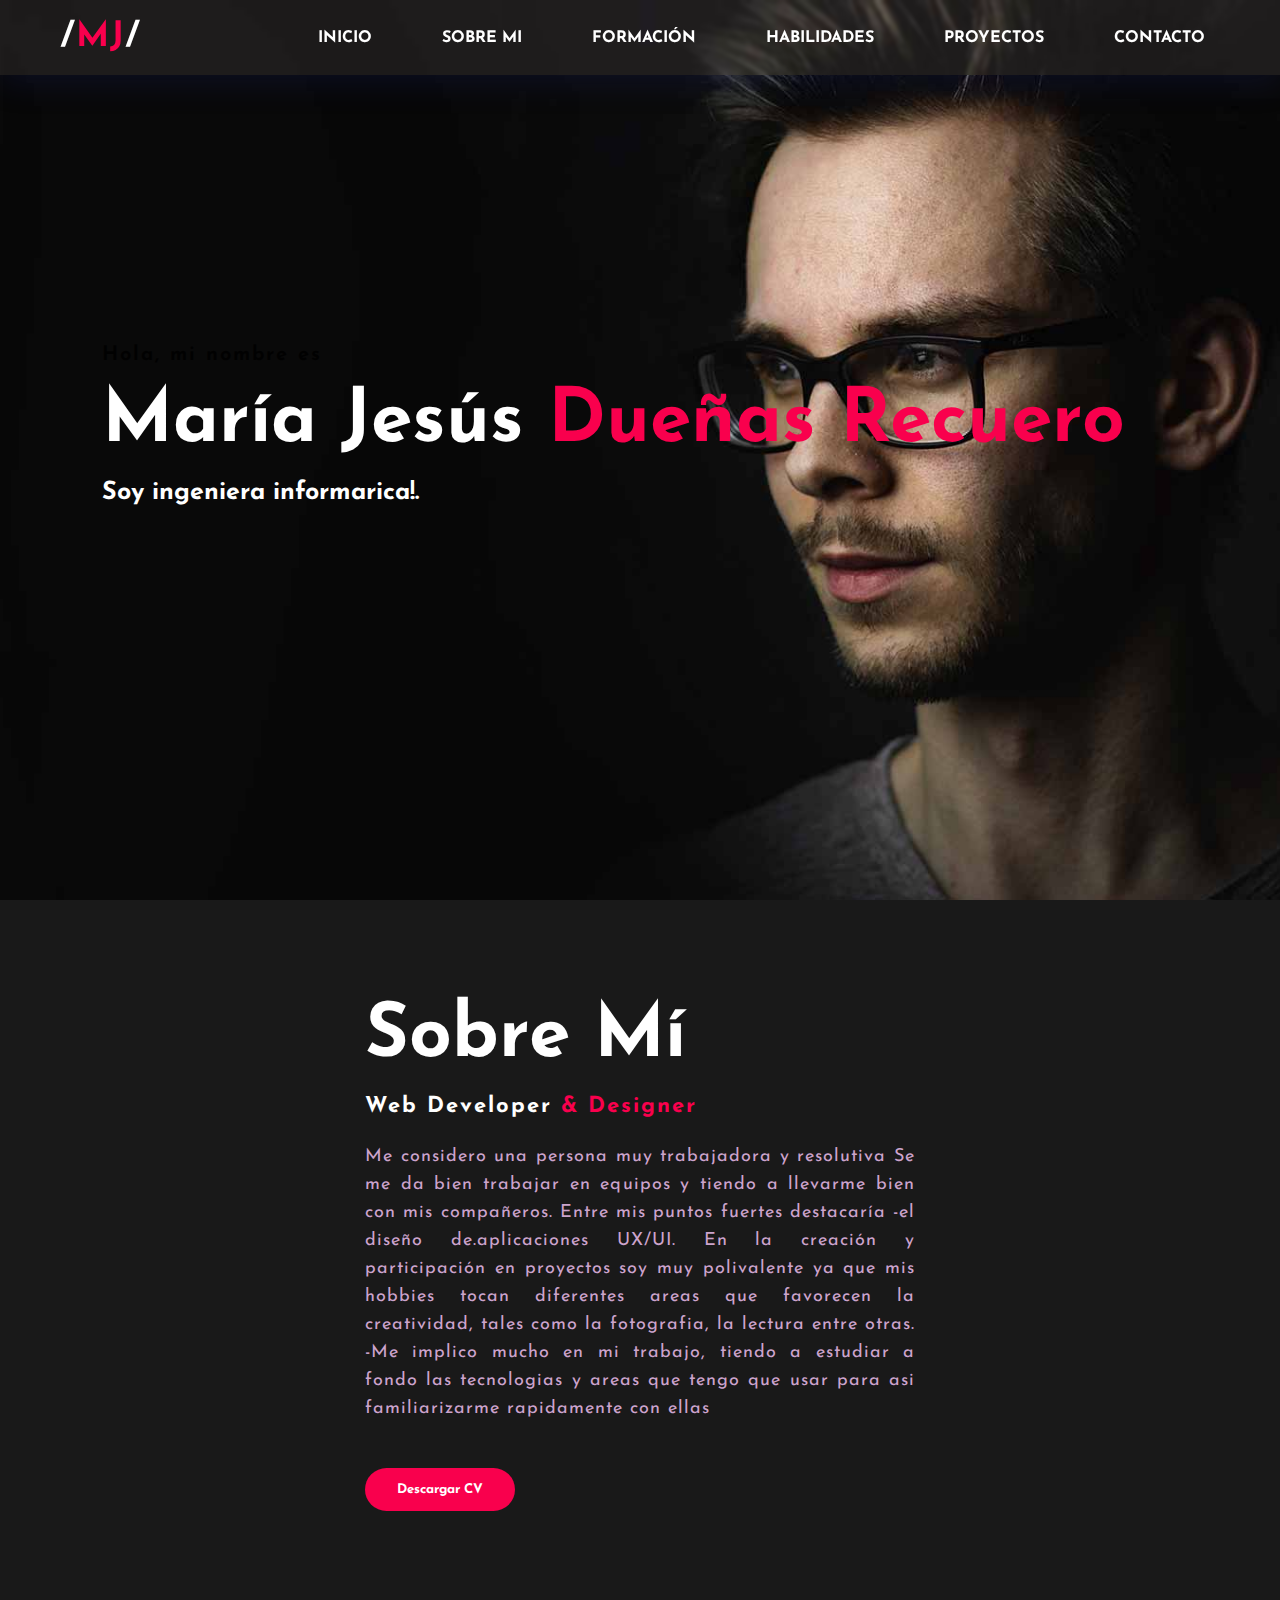
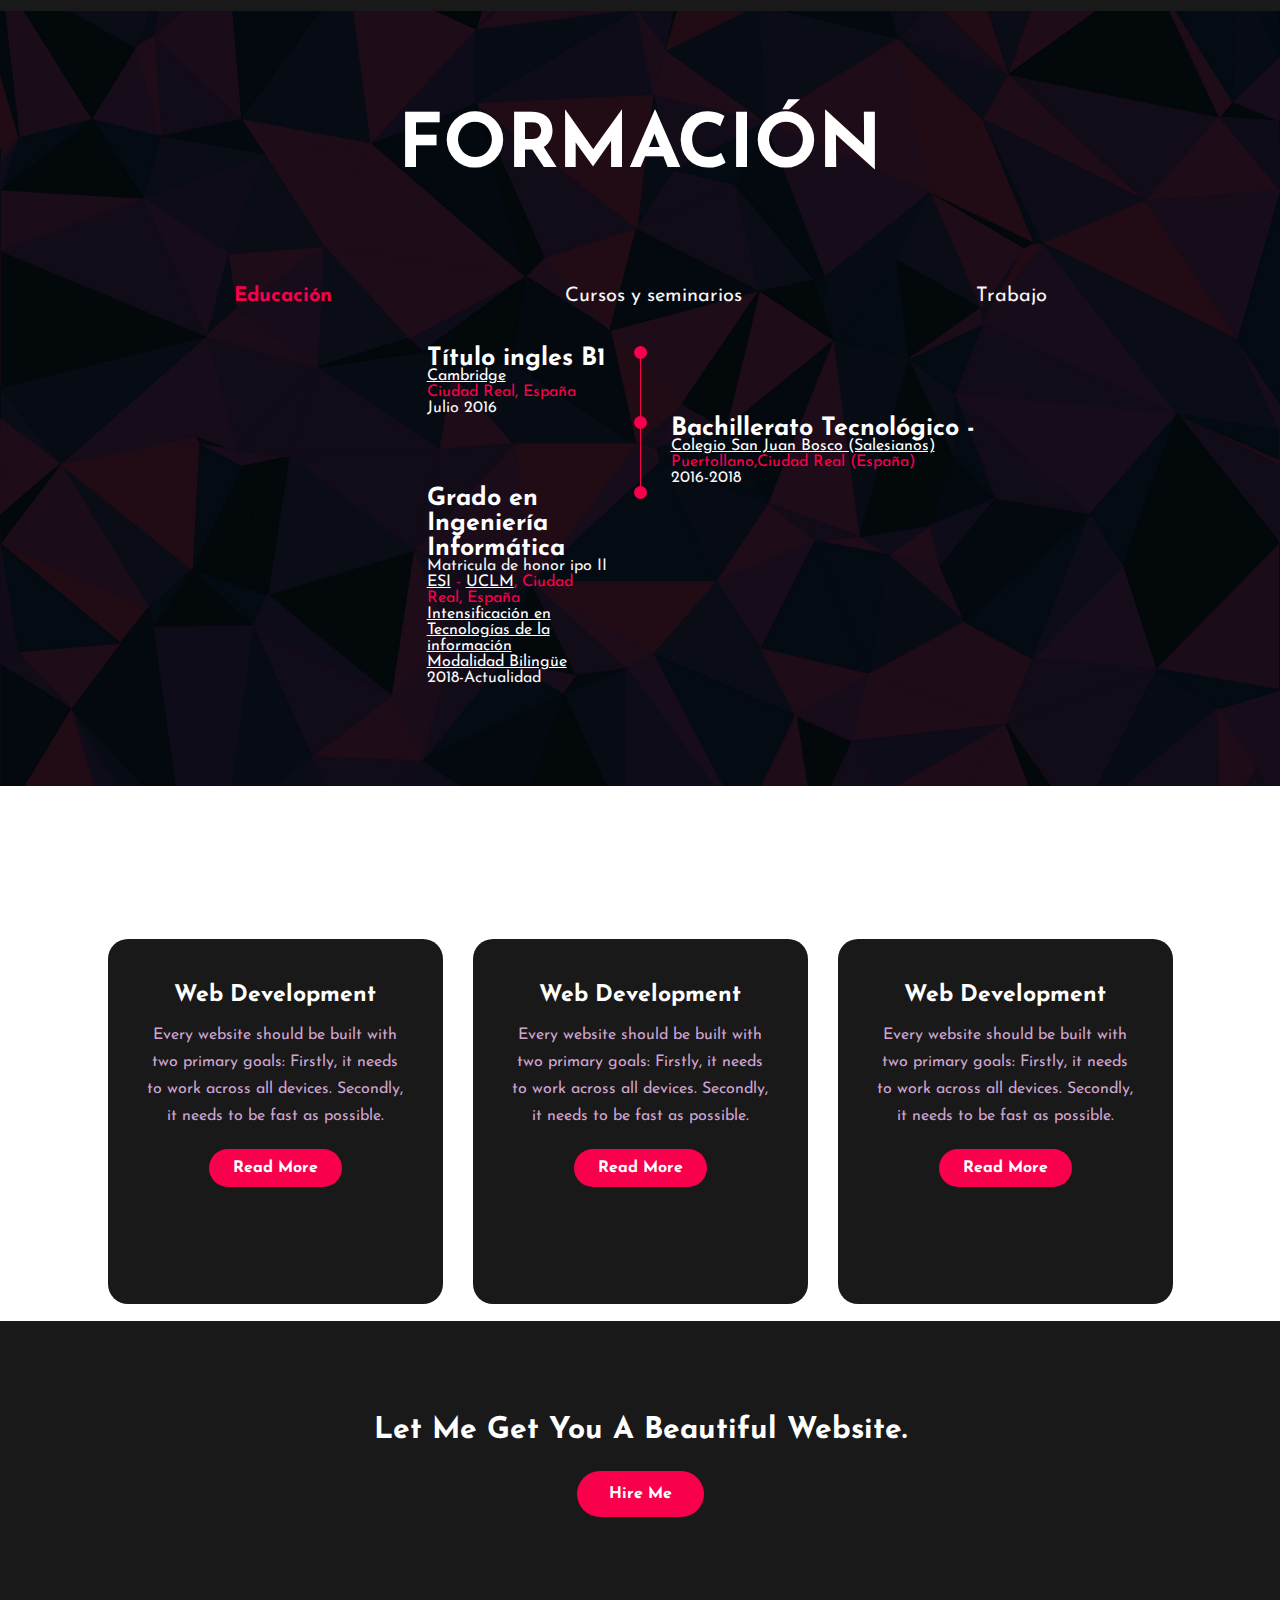
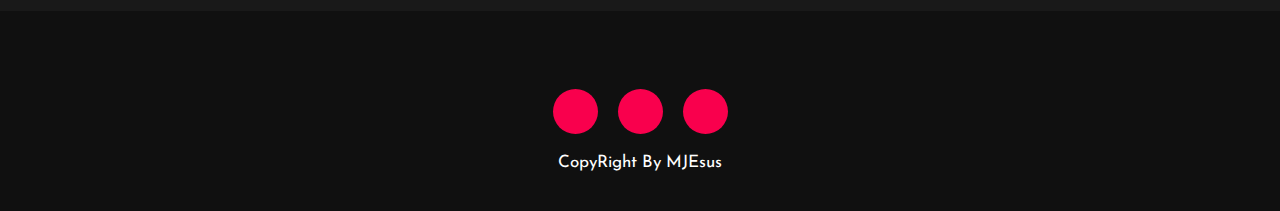
==== commit f6cb1981: "Actualización formación" ====
--- a/MJesus/index.html
+++ b/MJesus/index.html
@@ -74,11 +74,11 @@
 					</div>
 					<div class="qualification__button button--flex" data-target="#cursos">
 						<i class="fa fa-backward"></i>
-						Cursos
+						Cursos y seminarios
 					</div>
 
 					<div class="qualification__button button--flex" data-target="#work">
-						<i class="uil uil-briefcase-alt qualification__icon"></i>
+						<i class="fa fa-"></i>
 						Trabajo
 					</div>
 				</div>
@@ -147,9 +147,133 @@
 						</div>                     
 					</div>
 
-					<!--==================== QUALIFICATION SECTION 3====================-->
+					<!--==================== course SECTION 2====================-->
 					<div class="qualification__content" data-content id="cursos">
-						<h2 class="nothing__title">¡No pierdas la oportunidad de ser el primero!</h2>                         
+						<!--==================== course 1====================-->
+						<div class="qualification__data">
+							<div>
+								<h3 class="qualification__title__impar">Título ingles B1</h3>
+								<span class="qualification__subtitle__impar">
+									<a href="https://www.cambridgeenglish.org/es/" target="_blank" class="qualification__link">Cambridge</a><br>Ciudad Real, España
+								</span>
+								<div class="qualification__calendar__impar">
+									<i class="fa fa-calendar-alt"></i>
+									Julio 2016
+								</div>
+							</div>
+							<div>
+								<span class="qualification__rounder"></span>
+								<span class="qualification__line"></span>
+							</div>
+						</div>
+						<!--==================== course 2====================-->
+						<div class="qualification__data">
+							<div></div>
+							<div>
+								<span class="qualification__rounder"></span>
+								<span class="qualification__line"></span>
+							</div>
+							<div>
+								<h3 class="qualification__title">Bachillerato Tecnológico - </h3>
+								<span class="qualification__subtitle">
+									<a href="" target="_blank" class="qualification__link">Colegio San Juan Bosco (Salesianos)</a><br>Puertollano,Ciudad Real (España)
+								</span>
+								<div class="qualification__calendar">
+									<i class="fa fa-calendar-alt"></i>
+									2016-2018
+								</div>
+							</div>
+						</div>
+						<!--==================== course 3====================-->
+						<div class="qualification__data">
+							<div>
+								<h3 class="qualification__title__impar">Grado en Ingeniería Informática</h3>
+								<div class="qualification__calendar__impar">
+									<i class="fa fa-medal"></i>
+									Matricula de honor ipo II
+								</div>
+								
+								<span class="qualification__subtitle__impar">
+									 <a href="https://esi.uclm.es/" target="_blank" class="qualification__link">ESI</a> - <a href="https://www.uclm.es/" target="_blank" class="qualification__link">UCLM</a>, Ciudad Real, España<br>
+									 <a href="https://esi.uclm.es/categories/intensificaciones" target="_blank" class="qualification__link">Intensificación en Tecnologías de la información</a><br>
+									 <a href="https://esi.uclm.es/categories/grado-bilingue" target="_blank" class="qualification__link">Modalidad Bilingüe</a>
+								</span>
+								
+								<div class="qualification__calendar__impar">
+									<i class="uil uil-calendar-alt"></i>
+									2018-Actualidad
+								</div>
+							</div>
+							<div>
+								<span class="qualification__rounder"></span>
+								 <span class="qualification__line"></span> 
+							</div>
+						</div>                     
+						
+						<div>
+							<span class="qualification__rounder"></span>
+							<span class="qualification__line"></span>
+						</div>
+						<div class="qualification__data">
+							<div>
+								<h3 class="qualification__title__impar">Título ingles B1</h3>
+								<span class="qualification__subtitle__impar">
+									<a href="https://www.cambridgeenglish.org/es/" target="_blank" class="qualification__link">Cambridge</a><br>Ciudad Real, España
+								</span>
+								<div class="qualification__calendar__impar">
+									<i class="fa fa-calendar-alt"></i>
+									Julio 2016
+								</div>
+							</div>
+							<div>
+								<span class="qualification__rounder"></span>
+								<span class="qualification__line"></span>
+							</div>
+						</div>
+						<!--==================== course 4====================-->
+						<div class="qualification__data">
+							<div></div>
+							<div>
+								<span class="qualification__rounder"></span>
+								<span class="qualification__line"></span>
+							</div>
+							<div>
+								<h3 class="qualification__title">Bachillerato Tecnológico - </h3>
+								<span class="qualification__subtitle">
+									<a href="" target="_blank" class="qualification__link">Colegio San Juan Bosco (Salesianos)</a><br>Puertollano,Ciudad Real (España)
+								</span>
+								<div class="qualification__calendar">
+									<i class="fa fa-calendar-alt"></i>
+									2016-2018
+								</div>
+							</div>
+						</div>
+						<!--==================== course 5====================-->
+						<div class="qualification__data">
+							<div>
+								<h3 class="qualification__title__impar">Grado en Ingeniería Informática</h3>
+								<div class="qualification__calendar__impar">
+									<i class="fa fa-medal"></i>
+									Matricula de honor ipo II
+								</div>
+								
+								<span class="qualification__subtitle__impar">
+									 <a href="https://esi.uclm.es/" target="_blank" class="qualification__link">ESI</a> - <a href="https://www.uclm.es/" target="_blank" class="qualification__link">UCLM</a>, Ciudad Real, España<br>
+									 <a href="https://esi.uclm.es/categories/intensificaciones" target="_blank" class="qualification__link">Intensificación en Tecnologías de la información</a><br>
+									 <a href="https://esi.uclm.es/categories/grado-bilingue" target="_blank" class="qualification__link">Modalidad Bilingüe</a>
+								</span>
+								
+								<div class="qualification__calendar__impar">
+									<i class="uil uil-calendar-alt"></i>
+									2018-Actualidad
+								</div>
+							</div>
+							<div>
+								<span class="qualification__rounder"></span>
+								<!-- <span class="qualification__line"></span> -->
+							</div>
+						</div>                     
+					</div>                                  
 					</div>
 
 
@@ -171,7 +295,7 @@
 
 <!-- /process-->
 	<!-----service section start----------->
-	<div class="service" id="formacion">
+	<div class="habilidades" id="HABILIDADES">
 		<div class="title">
 			<h2>FORMACIÓN</h2>
 		</div>
--- a/MJesus/css/style.css
+++ b/MJesus/css/style.css
@@ -340,7 +340,9 @@
 .qualification__tabs{
     display: flex;
     justify-content: space-evenly;
+	font-size: 20px;
     margin-bottom: 40px;
+	color: #f7f5f5;
 	
 	
 }
@@ -429,6 +431,7 @@
 
 .qualification__button.qualification__active{
     color: #f9004d;
+	font-weight: bold;
 }
 
 .nothing__title{
@@ -523,9 +526,11 @@
 
 
 .service{
-	background: #101010d0;
+	background-image: url(../img/low-poly-grid-haikei.svg);
 	width: 100%;
 	padding: 100px 0px;
+	background-size: cover;
+	background-position: center;
 }
 .title h2{
 	color: white;
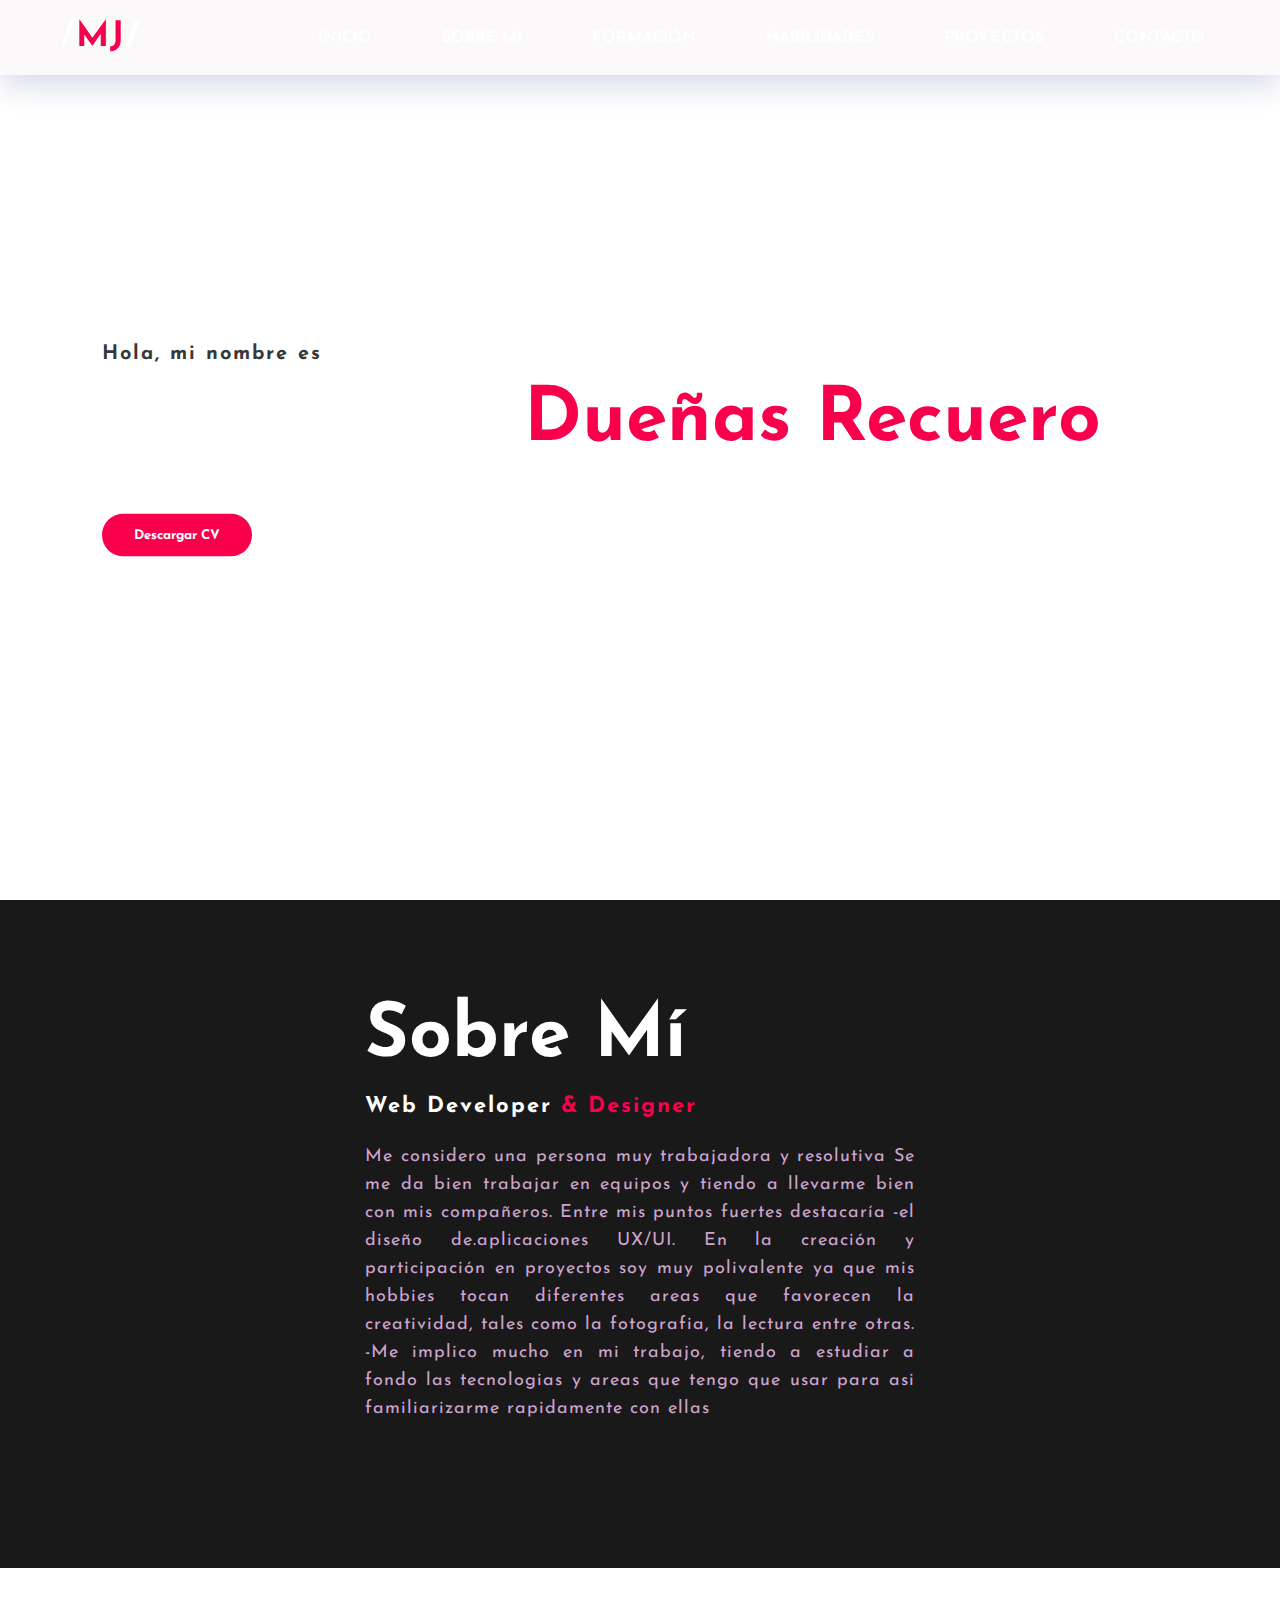
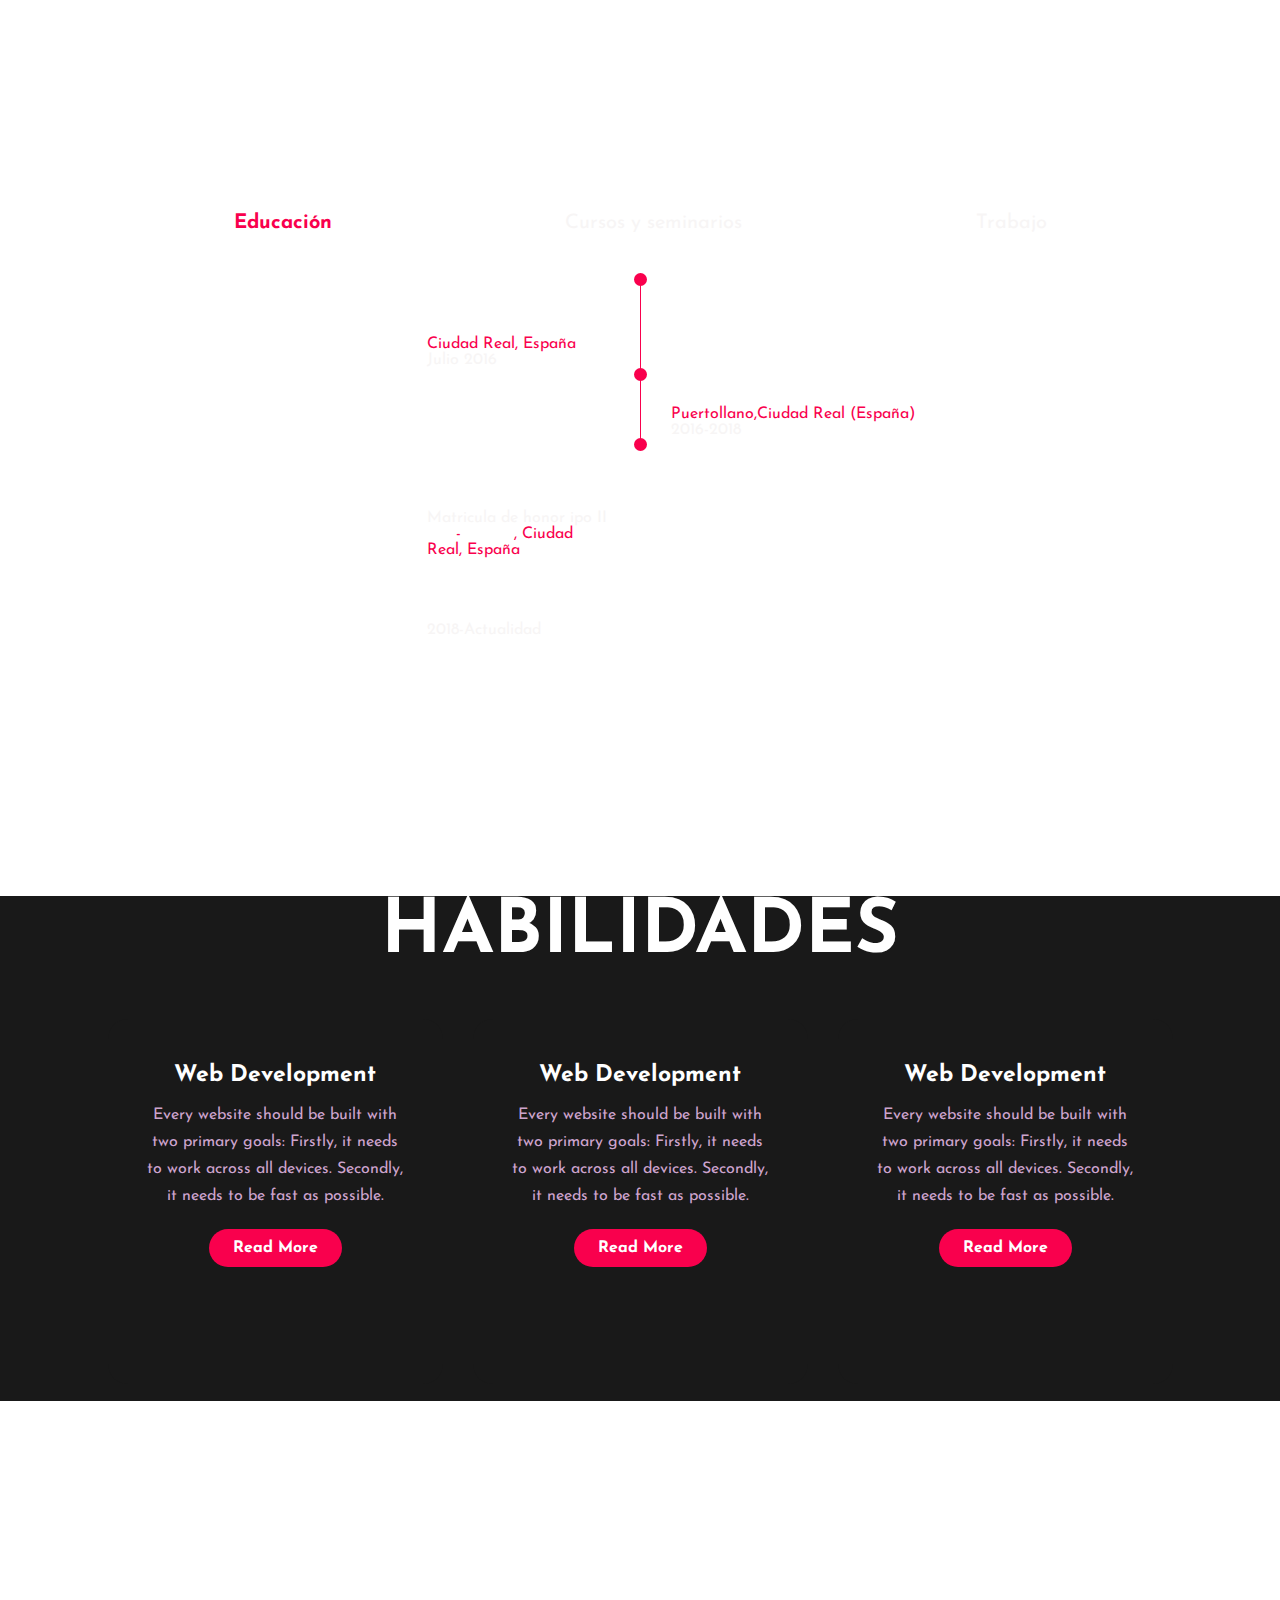
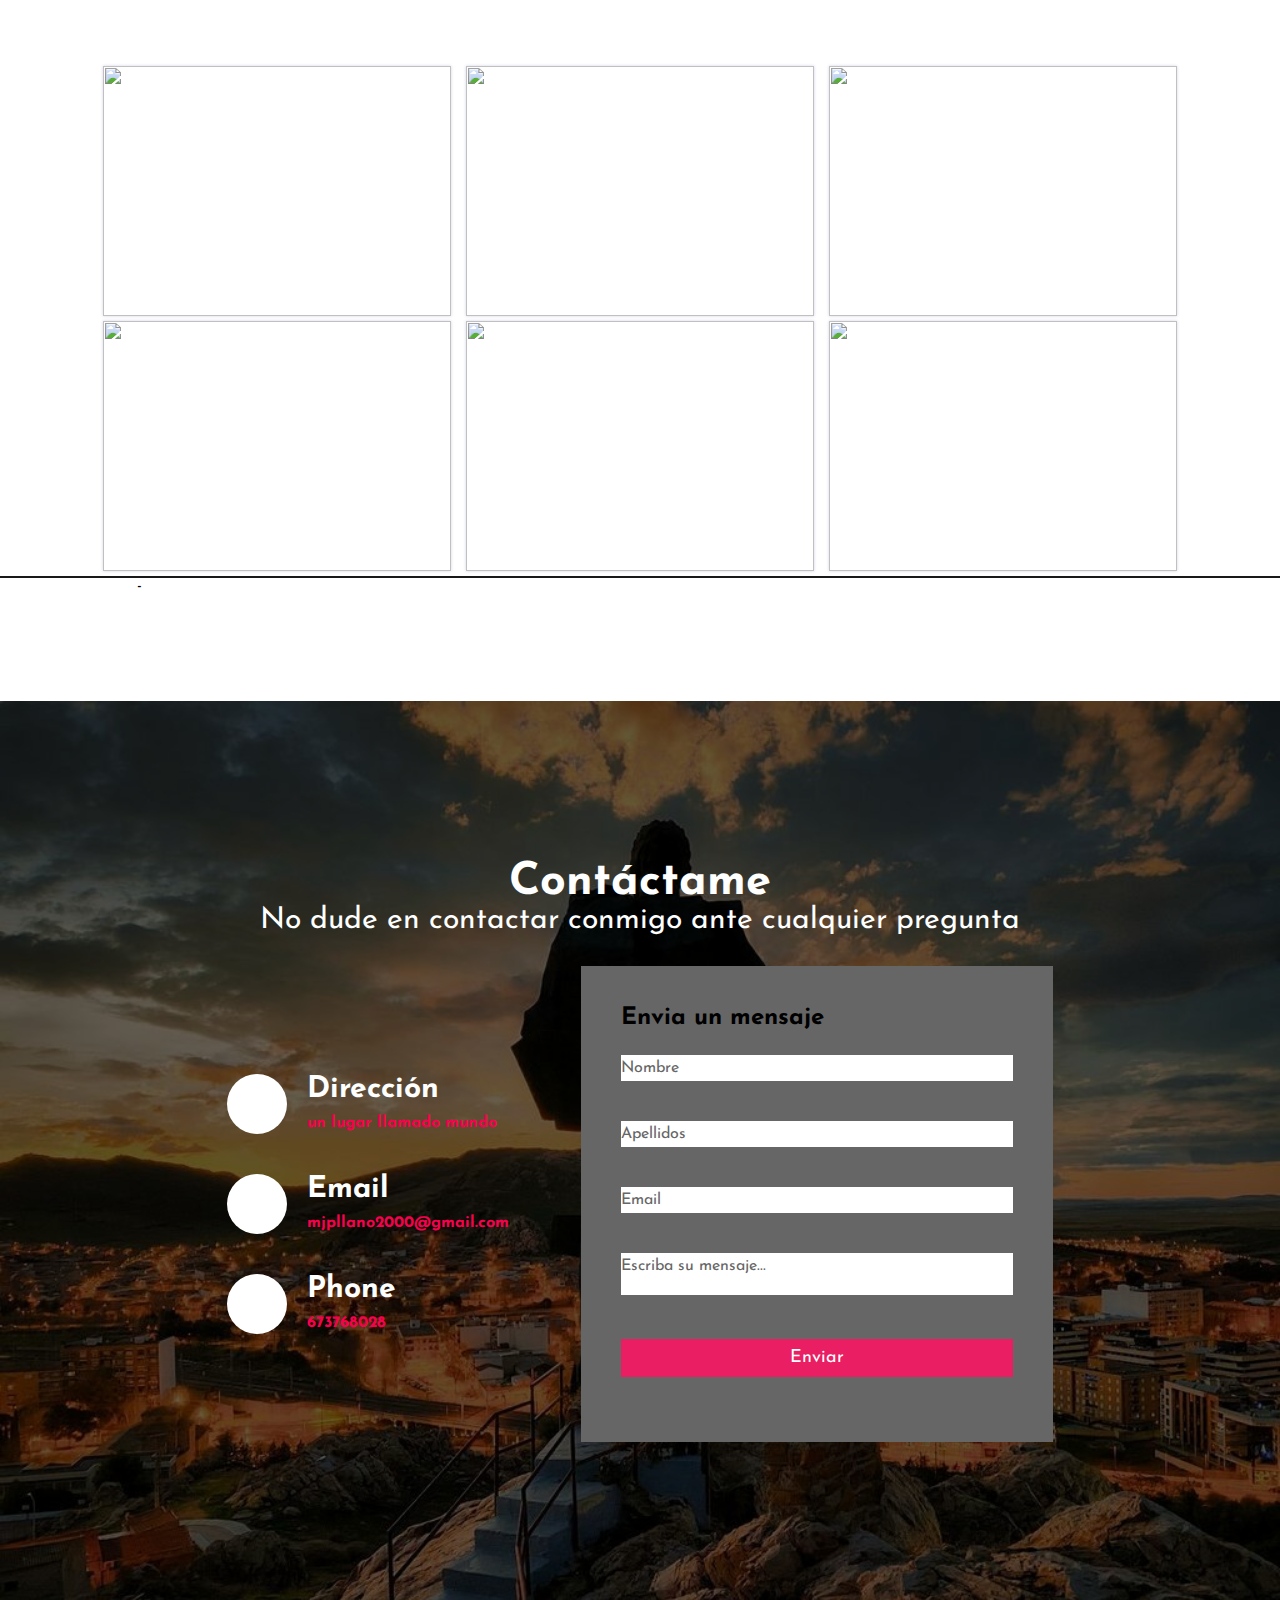
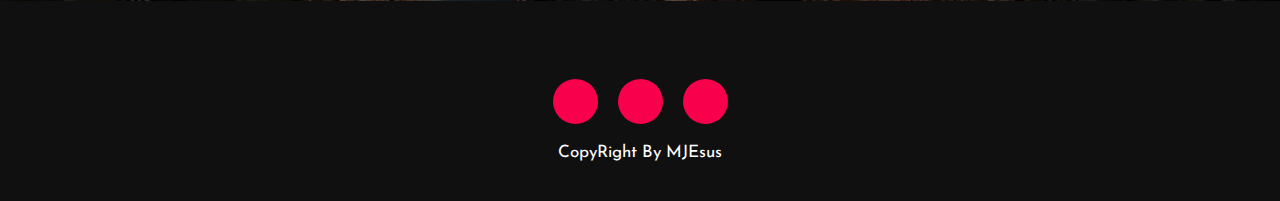
==== commit 24f9878d: "Seccion de contactto" ====
--- a/MJesus/index.html
+++ b/MJesus/index.html
@@ -2,14 +2,13 @@
 <html>
 <head>
 	<title>María Jesús Dueñas Recuero</title>
-	<link rel="stylesheet" type="text/css" href="css/style.css">
-	<link rel="stylesheet" type="text/css" href="css/formacion.css">
-
+	<link rel="stylesheet" type="text/css" href="assets/css/style.css">
+	<link rel="stylesheet" href="https://use.fontawesome.com/releases/v5.8.1/css/all.css" integrity="sha384-50oBUHEmvpQ+1lW4y57PTFmhCaXp0ML5d60M1M7uH2+nqUivzIebhndOJK28anvf" crossorigin="anonymous">
 	<link rel="preconnect" href="https://fonts.gstatic.com">
-  <link href="https://fonts.googleapis.com/css2?family=Josefin+Sans:ital,wght@0,100;0,200;0,300;0,400;0,500;0,600;0,700;1,100;1,200;1,300;1,400;1,500;1,600;1,700&display=swap" rel="stylesheet">
-
-  <link rel="stylesheet" href="https://cdnjs.cloudflare.com/ajax/libs/font-awesome/5.15.3/css/all.min.css" integrity="sha512-iBBXm8fW90+nuLcSKlbmrPcLa0OT92xO1BIsZ+ywDWZCvqsWgccV3gFoRBv0z+8dLJgyAHIhR35VZc2oM/gI1w==" crossorigin="anonymous" referrerpolicy="no-referrer" />
-  <script defer src="script.js"></script>
+  	<link href="https://fonts.googleapis.com/css2?family=Josefin+Sans:ital,wght@0,100;0,200;0,300;0,400;0,500;0,600;0,700;1,100;1,200;1,300;1,400;1,500;1,600;1,700&display=swap" rel="stylesheet">
+
+	<link rel="stylesheet" href="https://cdnjs.cloudflare.com/ajax/libs/font-awesome/5.15.3/css/all.min.css" integrity="sha512-iBBXm8fW90+nuLcSKlbmrPcLa0OT92xO1BIsZ+ywDWZCvqsWgccV3gFoRBv0z+8dLJgyAHIhR35VZc2oM/gI1w==" crossorigin="anonymous" referrerpolicy="no-referrer" />
+	<script defer src="script.js"></script>
 </head>
 <body>
 	<!----hero Section start---->
@@ -33,8 +32,9 @@
 
 		<div class="content">
 			<h4>Hola, mi nombre es</h4>
-			<h1>María Jesús <span>Dueñas Recuero</span> </h1>
-			<h3>Soy ingeniera informarica!.</h3>
+			<h1>María Jesús<span>Dueñas Recuero</span></h1>
+			<h3>Soy ingeniera informatica!.</h3>
+			<button type="button">Descargar CV</button>
 			
 		</div>
 	</div>
@@ -54,7 +54,7 @@
 					-el diseño de.aplicaciones UX/UI. 
 					En la creación y participación en proyectos soy muy polivalente ya que mis hobbies tocan diferentes areas que favorecen la creatividad, tales como la fotografia, la lectura entre otras.
 					-Me implico mucho en mi trabajo, tiendo a estudiar a fondo las tecnologias y areas que tengo que usar para asi familiarizarme rapidamente con ellas</p>
-				<button type="button">Descargar CV</button>
+				
 			</div>
 		</div>
 	</section>
@@ -66,19 +66,19 @@
 		<section class="qualification section" >
 			<h2 class="section__title">FORMACIÓN</h2>
 
-			<div class="qualification__container container">
+			<div class="qualification__container__container">
 				<div class="qualification__tabs">
 					<div class="qualification__button button--flex qualification__active" data-target="#education">
-						<i class="fa fa-school"></i>
+						<i class="fa fa-graduation-cap"></i>
 						Educación
 					</div>
 					<div class="qualification__button button--flex" data-target="#cursos">
-						<i class="fa fa-backward"></i>
+						<i class="fa fa-archive"></i>
 						Cursos y seminarios
 					</div>
 
 					<div class="qualification__button button--flex" data-target="#work">
-						<i class="fa fa-"></i>
+						<i class=" fa fa-briefcase"></i>
 						Trabajo
 					</div>
 				</div>
@@ -214,22 +214,7 @@
 							<span class="qualification__rounder"></span>
 							<span class="qualification__line"></span>
 						</div>
-						<div class="qualification__data">
-							<div>
-								<h3 class="qualification__title__impar">Título ingles B1</h3>
-								<span class="qualification__subtitle__impar">
-									<a href="https://www.cambridgeenglish.org/es/" target="_blank" class="qualification__link">Cambridge</a><br>Ciudad Real, España
-								</span>
-								<div class="qualification__calendar__impar">
-									<i class="fa fa-calendar-alt"></i>
-									Julio 2016
-								</div>
-							</div>
-							<div>
-								<span class="qualification__rounder"></span>
-								<span class="qualification__line"></span>
-							</div>
-						</div>
+						
 						<!--==================== course 4====================-->
 						<div class="qualification__data">
 							<div></div>
@@ -297,8 +282,9 @@
 	<!-----service section start----------->
 	<div class="habilidades" id="HABILIDADES">
 		<div class="title">
-			<h2>FORMACIÓN</h2>
-		</div>
+			<h2>HABILIDADES</h2>
+		</div>
+	
 
 		<div class="box">
 			<div class="card">
@@ -339,16 +325,126 @@
 		</div>
 	</div>
 
+	<!----------Proyectos------------>
+	<div class="proyectos" id="proyectos">
+		<div class="section__title" >
+			<h1>Proyectos</h1>
+		</div>
+		<div class="proyectos__galeria">
+			<div class="proyectos__linea">
+				<div class="proyectos__contenedor__imagenes">
+					<div class="proyectos__imagen">
+						<img src="assets/img/foxycamp.PNG" alt="">
+						<div class="proyectos__overlay">
+							<h2>UWU</h2>
+						</div>
+					</div>
+					<div class="proyectos__imagen">
+						<img src="assets/img/pingugochi.jpeg" alt="">
+						<div class="proyectos__overlay">
+							<h2>UWU</h2>
+						</div>
+					</div>
+					<div class="proyectos__imagen">
+						<img src=assets/img/foxycamp.PNG" alt="">
+						<div class="proyectos__overlay">
+							<h2>UWU</h2>
+						</div>
+					</div>
+					<div class="proyectos__imagen">
+						<img src="assets/img/foxycamp.PNG" alt="">
+						<div class="proyectos__overlay">
+							<h2>UWU</h2>
+						</div>
+					</div>
+					<div class="proyectos__imagen">
+						<img src="assets/img/foxycamp.PNG" alt="">
+						<div class="proyectos__overlay">
+							<h2>UWU</h2>
+						</div>
+					</div>
+					<div class="proyectos__imagen">
+						<img src="assets/img/foxycamp.PNG" alt="">
+						<div class="proyectos__overlay">
+							<h2>UWU</h2>
+						</div>
+					</div>
+
+						
+				</div>
+
+			</div>
+			<a href="https://github.com/MJesusGit?tab=repositories" target="_blank" class="qualification__link">Ver más proyectos</a> - <a href="https://www.uclm.es/" target="_blank" class="qualification__link"></a>
+		</div>
+		
+	</div>
+
+
+
 	<!------Contact Me------>
-	<div class="contact-me">
-		<p>Let Me Get You A Beautiful Website.</p>
-		<a class="button-two" href="#">Hire Me</a>
-	</div>
+	<section class="contacto" id="contacto">
+		<div class="contacto__tittle">
+			<h2>Contáctame</h2>
+			<p>No dude en contactar conmigo ante cualquier pregunta</p>
+		</div>
+
+		<div class="contacto__container">
+			<div class="contacto__informacion">
+				<div class="contacto__box">
+					<div class="contacto__icon"><i class="fa fa-map-marker-alt"></i></div>
+					
+					<div class="contacto__texto">
+						<h3>Dirección</h3>
+						<p>un lugar llamado mundo</p>
+					</div>
+				</div>
+				<div class="contacto__box">
+					<div class="contacto__icon"><i class="fa fa-envelope"></i></div>
+					<div class="contacto__texto">
+						<h3>Email</h3>
+						<p>mjpllano2000@gmail.com</p>
+					</div>
+				</div>
+				<div class="contacto__box">
+					<div class="contacto__icon"><i class="fa fa-mobile-alt"></i></div>
+					<div class="contacto__texto">
+						<h3>Phone</h3>
+						<p>673768028</p>
+					</div>
+				</div>
+			</div>
+			<div class="contacto__contacto__form">
+				<form>
+					<h2>Envia un mensaje</h2>
+					<div class="contacto__inputBox">
+						<input type="text" name="" required="required">
+						<span>Nombre</span>
+					</div>
+					<div class="contacto__inputBox">
+						<input type="text" name="" required="required">
+						<span>Apellidos</span>
+					</div>
+					<div class="contacto__inputBox">
+						<input type="text" name="" required="required">
+						<span>Email</span>
+					</div>
+					<div class="contacto__inputBox">
+						<textarea required="required"></textarea>
+						<span>Escriba su mensaje...</span>
+					</div>
+					<div class="contacto__inputBox">
+						<input type="submit" name="" value="Enviar">
+						
+					</div>
+				</form>
+			</div>
+		</div>
+	</section>
 
 	<!------footer start--------->
 	<footer>
 		<div class="social">
-			<a href="#"><i class="fab fa-facebook-f"></i></a>
+			<a href="https://github.com/MJesusGit?tab=repositories"><i class="fab fa-github"></i></a>
 			<a href="#"><i class="fab fa-instagram"></i></a>
 			<a href="#"><i class="fab fa-linkedin"></i></a>
 		</div>
--- a/MJesus/assets/css/style.css
+++ b/MJesus/assets/css/style.css
@@ -0,0 +1,1011 @@
+
+*{
+	padding: 0;
+	margin: 0;
+	font-family: 'Josefin Sans', sans-serif;
+	box-sizing: border-box;
+	/*background:url(https://images2.alphacoders.com/117/117712.jpg) no-repeat top center #efeff1;*/
+	background-size: cover;
+}
+.hero{
+	height: 100vh;
+	width: 100%;
+	background-image: url(../img/background.jpg);
+	
+	background-position: center;
+}
+nav{
+	display: flex;
+	align-items: center;
+	justify-content: space-between;
+	padding-top: 30px;
+	
+}
+.logo{
+	color: rgb(255, 255, 255);
+	font-size: 35px;
+	letter-spacing: 1px;
+	cursor: pointer;
+	padding-left: 50px;
+}
+span{
+	color: #f9004d;
+}
+nav ul li{
+	list-style-type: none;
+	display: inline-block;
+	padding: 10px  25px;
+}
+nav ul li a{
+	color:  rgb(255, 255, 255);
+	text-decoration: none;
+	font-weight: bold;
+	text-transform: capitalize;
+}
+nav ul li a:hover{
+	color: #f9004d;
+	transition: .4s;
+}
+.btn{
+	background-color:#f9004d;
+	color: white;
+	text-decoration: none;
+	border: 2px solid transparent;
+	font-weight: bold;
+	padding: 10px 25px;
+	border-radius: 30px;
+	transition: transform .4s; 
+}
+.btn:hover{
+	transform: scale(1.2);
+}
+
+.content{
+	position: absolute;
+	top: 50%;
+	left:8%;
+	transform: translateY(-50%);
+}
+h1{
+	color: rgb(255, 255, 255);
+	margin: 20px 0px 20px;
+	font-size: 75px;
+}
+h3{
+	color: white;
+	font-size: 25px;
+	margin-bottom: 10px;
+	margin-left: 40px;
+}
+h4{
+	color: rgba(0, 0, 0, 0.8);
+	letter-spacing: 2px;
+	font-size: 20px;
+}
+/*-----------------------------------------------------------------------------------*/
+
+html{
+    scroll-behavior: smooth;
+	background-size: cover;
+}
+
+section[id]{
+    scroll-margin-top: 80px;
+}
+
+body{
+    font-family: 'Montserrat';
+}
+
+
+.menu{
+    height: 75px;
+    width: 100vw;
+    display: flex;
+    justify-content:space-between;
+    align-items: center;
+    border-bottom: 1px solid rgba(255, 255, 255, 0);
+    box-shadow: 5px 0 10px rgba(0, 0, 0, .6);
+    width: 100%;
+    position: fixed;
+    top:0px;
+    text-align:center;
+    padding: 10px;
+    z-index: 100;
+
+    background: rgba( 212, 199, 199, 0.1 );
+    box-shadow: 0 8px 32px 0 rgba( 31, 38, 135, 0.20 );
+    backdrop-filter: blur( 2px );
+    -webkit-backdrop-filter: blur( 2px );
+    border-radius: 0px;
+    border: 0px solid rgba( 255, 255, 255, 0.12 );
+}
+
+
+
+.menu_items{
+    display: flex;
+    list-style: none;
+    margin-right: 30px;
+}
+
+.menu_items li {
+    border-radius: 3px;
+    margin: 0 10px;
+}
+
+
+
+.btn_menu{
+    margin-right: 30px;
+    font-size: 25px;
+    color: #f9004d;
+    cursor: pointer;
+    display:none;
+}
+
+ul.show{
+    top:65px;
+}
+
+/*-------------------------*/
+
+@media screen and (max-width:952px){
+    .logo{
+        font-size: 30px;
+        padding-left: 35px;
+    }
+    .menu_items li a{
+        font-size: 14px;
+    }
+}
+
+@media screen and (max-width:858px){
+    .menu{
+        height:65px;
+    }
+    .btn_menu{
+        display:inline-flex;
+        padding-left: 250px;
+    }
+    .menu_items{
+        position: fixed;
+        width:100vw;
+        height:calc(100%-65px);
+        background: #41414198;
+        top:-100vh;
+        text-align: center;
+        transition: all .4s;
+        flex-direction: column;
+    }
+    .menu_items li{
+        margin: 30px 0 0 0;
+        line-height: 30px;
+    }
+    .menu_items li:hover{
+        background: none;
+    }
+    .menu_items li a{
+        font-size: 20px;
+        color: #fff;
+        font-weight:bold;
+    }
+    .menu_items li a:hover{
+        color: #f9004d;
+    }
+    .logo{
+        font-size: 25px;
+        padding-left: 35px;
+    }
+	.qualification__sections{
+        display: grid;
+        grid-template-columns: .6fr;
+        justify-content: center;
+    }
+}
+
+
+@media screen and (max-width:858px) and (orientation:landscape){
+ 
+    .menu_items{
+        overflow: scroll;
+    }
+    .menu_items li{
+        margin: 5px 0 0 0;
+        line-height: 30px;
+    }   
+	.about{
+		
+		padding: 50%;
+	}
+	.qualification__data{
+        gap: .5rem;
+    }
+
+}
+
+
+
+
+
+.newslatter form{
+	width: 380px;
+	max-width: 100%;
+	position: relative;
+}
+.newslatter form input:first-child{
+	display: inline-block;
+	width: 100%;
+	padding: 14px 130px 14px 15px;
+	border: 2px solid #f9004d;
+	outline: none;
+	border-radius: 30px;
+}
+.newslatter form input:last-child{
+	position: absolute;
+	display: inline-block;
+	outline: none;
+	border: none;
+	padding: 10px 30px;
+	border-radius: 30px;
+	background-color:#f9004d;
+	color: white;
+	box-shadow: 0px 0px 5px #000, 0px 0px 15px #858585;
+	top: 6px;
+	right: 6px; 
+}
+
+.about{
+	width: 100%;
+	padding: 100px 0px;
+	background-color: #191919;
+}
+.about img{
+	height: auto;
+	width: 430px;
+	padding-top: 10%;
+}
+.about-text{
+	width: 550px;
+}
+.main{
+	width: 1130px;
+	max-width: 95%;
+	margin: 0 auto;
+	display: flex;
+	align-items: center;
+	justify-content: space-around;
+}
+.about-text h2{
+	color: white;
+	font-size: 75px;
+	text-transform: capitalize;
+	margin-bottom: 20px;
+}
+.about-text h5{
+	color: white;
+	letter-spacing: 2px;
+	font-size: 22px;
+	margin-bottom: 25px;
+	text-transform: capitalize;
+}
+.about-text p{
+	color: #fcfc;
+	letter-spacing: 1px;
+	line-height: 28px;
+	font-size: 18px;
+	margin-bottom: 45px;
+	text-align: justify;
+}
+button{
+	background-color:#f9004d;
+	color: white;
+	text-decoration: none;
+	border: 2px solid transparent;
+	font-weight: bold;
+	padding: 13px 30px;
+	border-radius: 30px;
+	transition: .4s; 
+}
+button:hover{
+	background-color: transparent;
+	border: 2px solid #f9004d;
+	cursor: pointer;
+}
+
+/*---------*/
+
+.section__title{
+	color: white;
+	font-size: 75px;
+	text-transform: capitalize;
+	margin-bottom: 70px;
+	text-align: center;
+}
+.section__subtitle{
+	color: white;
+	font-size: 30px;
+	display: grid;
+	text-align: center;
+	padding-bottom: 20px;
+	text-align: center;
+	display: inline-block;
+	
+}
+.qualification section{
+	background-color: #fff;
+	min-height: 100vh;
+}
+.qualification__container__container{
+	padding-bottom: 10%;
+
+}
+.qualification__tabs{
+    display: flex;
+    justify-content: space-evenly;
+	font-size: 20px;
+    margin-bottom: 40px;
+	color: #f7f5f5;
+	
+	
+}
+
+.qualification__button{
+    font-size: var(--h3-font-size);
+    font-weight: var(--font-medium);
+    cursor: pointer;
+}
+
+.qualification__button:hover{
+    color: #f9004d;
+}
+
+.qualification__icon{
+    font-size: 1.8rem;
+    margin-right: 20px;
+}
+
+.qualification__data{
+    display: grid;
+    grid-template-columns: 1fr max-content 1fr;
+    column-gap: 1.5rem;
+	
+}
+
+.qualification__title{
+    font-size: 25px;
+    font-weight: bold;
+	margin-bottom: -3px;
+	
+}
+
+.qualification__subtitle{
+    display: inline-block;
+    font-size: 16px;
+    margin-bottom:-60px ;
+}
+.qualification__title__impar{
+    font-size: 25px;
+    font-weight: bold;
+	margin-bottom: -3px;
+	padding-left: 70%;
+	
+}
+.qualification__subtitle__impar{
+    display: inline-block;
+    font-size: 16px;
+    margin-bottom:-60px ;
+	padding-left: 70%;
+}
+.qualification__calendar__impar{
+	font-size: var(--smaller-font-size);
+    color:#f7f5f5 ;
+	padding-left: 70%;
+}
+
+.qualification__calendar{
+    font-size: var(--smaller-font-size);
+    color:#f7f5f5 ;
+}
+
+.qualification__rounder{
+    display: inline-block;
+    width: 13px;
+    height: 13px;
+    background-color: #f9004d;
+    border-radius: 50%;
+}
+
+.qualification__line{
+    display: block;
+    width: 1px;
+    height: 100%;
+    background-color: #f9004d;
+    transform: translate(6px, -7px);
+}
+
+.qualification [data-content]{
+    display: none;
+}
+
+.qualification__active[data-content]{
+    display: block;
+}
+
+.qualification__button.qualification__active{
+    color: #f9004d;
+	font-weight: bold;
+}
+
+.nothing__title{
+    font-size: 16px;
+    font-weight: bold;
+    text-align: center;
+	color: #ffffff;
+}
+
+.qualification__link{
+    color: #ffffff;
+}
+
+.qualification__link:hover{
+    color: #f9004d;
+}
+
+/*---------*/
+
+.habilidades{
+	background-color: #191919;
+}
+
+
+
+
+
+/*********************************************************************************************************************
+*
+*
+*************************************************PROYECTOS************************************************************
+*
+*
+**********************************************************************************************************************/
+
+.proyectos{
+	background-image: url(../img/low-poly-grid-haikei.svg);
+	width: 100%;
+	padding: 100px 0px;
+	background-size: cover;
+	background-position: center;
+	min-height: 100vh;
+}
+
+.proyectos__linea{
+	border-bottom: 2px solid #191919;
+	margin-bottom: 0px;
+}
+
+.proyectos__contenedor__imagenes{
+	display:flex;
+	width: 85%;
+	margin: auto;
+	justify-content:space-around;
+	flex-wrap:wrap ;
+	border-radius: 6px;
+	text-align: center;
+}
+
+.proyectos__contenedor__imagenes .proyectos__imagen{
+	width: 32%;
+	position: relative;
+	height: 250px;
+	margin-bottom: 5px;
+	box-shadow: 0px 0px 3px 0px rgba( 31, 38, 135, 0.20 );
+}
+
+.proyectos__imagen img{
+	width: 100%;
+	height: 100%;
+	object-fit: cover;
+	
+}
+.proyectos__imagen img:hover{
+	filter: grayscale(75%);
+}
+.proyectos__overlay{
+	position: absolute;
+	bottom:0;
+	left:0;
+	background: #19191974;
+	width: 100%;
+	height: 0%;
+	transition: .45s ease;
+	overflow: hidden;
+	
+}
+
+.proyectos__overlay .h2{
+	color: #ffffff;
+	font-size: 16px;
+	position: absolute;
+	top:50%;
+	text-align: center;
+	transform: translate(-50%, -50%);
+	left:50%;
+}
+
+
+.proyectos__imagen:hover .proyectos__overlay{
+	height: 100%;
+	cursor: pointer;
+	
+}
+
+.proyectos__link{
+	color: #ffffff;
+	display:flex;
+	width: 85%;
+	margin: auto;
+	justify-content:space-around;
+	flex-wrap:wrap ;
+	text-align: center;
+	font-size: large;
+	font-size: 26px;
+
+
+}
+
+.proyectos__link:hover{
+    color: #f9004d;
+	display:flex;
+	width: 85%;
+	margin: auto;
+	justify-content:space-around;
+	flex-wrap:wrap ;
+	text-align: center;
+	font-size: large;
+	font-size: 26px;
+
+
+}
+
+
+@media screen and (max-width: 1000px ) {
+	.proyectos__contenedor__imagenes{
+		width: 95%;
+	}
+	
+}
+@media screen and (max-width: 900px) and (min-width:700px) {
+	.proyectos__contenedor__imagenes{
+		width: 90%;
+
+	}
+	.proyectos__contenedor__imagenes .proyectos__imagen{
+		width: 48%;
+	}
+	.contacto{
+		padding: 50px;
+	}
+	.contacto__container{
+		flex-direction: column;
+	}
+	.contacto__container .contacto__informacion{
+		margin-bottom: 40px;
+	}
+
+	.contacto__container .contacto__informacion, .contacto__contacto__form{
+		width:100% ;
+	}
+
+}
+
+@media screen and (max-width: 412px ) {
+	h1{
+		font-size: 22px;
+	}
+	.proyectos__contenedor__imagenes{
+		width: 98%;
+
+	}
+	.proyectos__contenedor__imagenes .proyectos__imagen{
+		width: 90%;
+	}
+
+}
+
+/*********************************************************************************************************************
+*
+*
+*************************************************Contactos************************************************************
+*
+*
+**********************************************************************************************************************/
+
+.contacto{
+	position: relative;
+	min-height: 100vh;
+	padding: 50px 50px;
+	display: flex;
+	justify-content: center;
+	align-items: center;
+	flex-direction: column;
+	background-color: rgba(0, 0, 0, 0.925);
+	background-image: url(../img/puertollano.jpg);
+	background-size: cover;
+}
+#contacto:before {
+	content:'';
+	position: absolute;
+        top: 0;
+	bottom: 0;
+	left: 0;
+	right: 0;
+	background-color: rgba(0,0,0,0.6);
+}
+.contacto__tittle{
+	max-width: 800px;
+	text-align: center;
+	font-size: 30px;
+	color: #fff;
+	position: relative
+
+}
+.contacto__tittle .h2{
+	font-size: 36px;
+	font-weight: 500;
+	color: #ffffff;
+	
+}
+.contacto__tittle .p{
+	font-weight: 00;
+	color: #ffffff;
+	
+	letter-spacing: 1px;
+	line-height: 28px;
+	font-size: 12px;
+	margin-bottom: 45px;
+	text-align: justify;
+	
+}
+
+.contacto__container{
+	width: 100%;
+	display: flex;
+	justify-content: center;
+	align-items: center;
+	margin-top: 30px;
+}
+
+.contacto__container .contacto__informacion
+{
+	width: 30%;
+	display:flex;
+	flex-direction: column;
+	
+}
+
+.contacto__container .contacto__informacion .contacto__box
+{
+	position: relative;
+	padding: 20px 0;
+	display:flex;
+	
+	
+}
+
+.contacto__container .contacto__informacion .contacto__box .contacto__icon{
+	min-width: 60px;
+	height:60px;
+	background-color: #ffffff;
+	display: flex;
+	justify-content: center;
+	align-items: center;
+	border-radius: 50%;
+	font-size: 30px;
+}
+
+
+.contacto__container .contacto__informacion .contacto__box .contacto__texto h3{ 
+	display: flex;
+	margin-left: 20px;
+	align-content: center;
+	color: #ffffff;
+	flex-direction: column;
+	font-size: 30px;
+
+}
+
+.contacto__container .contacto__informacion .contacto__box .contacto__texto p{
+	font-weight: 800;
+	color: #f9004d;
+	margin-left: 20px;
+}
+
+.contacto__contacto__form{
+	width: 40%;
+	padding: 40px;
+	background: #ffff;
+}
+
+.contacto__contacto__form h3{
+	font-size: 30px;
+	color:#333;
+	font-weight: 500;
+}
+	
+.contacto__contacto__form .contacto__inputBox{
+	position: relative;
+	width:100%;
+	margin-top:10px;
+}
+
+
+.contacto__contacto__form .contacto__inputBox{
+
+	width:100%;
+	padding: 5px 0;
+	font-size: 16px;
+	margin:10px 0;
+	border:none;
+	
+
+}
+
+.contacto__contacto__form .contacto__inputBox input,
+.contacto__contacto__form .contacto__inputBox textarea{
+	width:100%;
+	padding: 5px 0;
+	font-size: 16px;
+	margin: 10px 0;
+	border: none;
+	outline: none;
+	resize: none;
+
+}
+
+.contacto__contacto__form .contacto__inputBox span{
+
+	position: absolute;
+	left:0;
+	padding: 5px 0;
+	font-size:16px;
+	margin:10px 0;
+	pointer-events: none;
+	transition: 0.5s;
+	color:#666
+
+}
+
+.contacto__contacto__form .contacto__inputBox  input:focus ~ span,
+.contacto__contacto__form .contacto__inputBox  input:valid ~ span,
+.contacto__contacto__form .contacto__inputBox  textarea:focus ~ span,
+.contacto__contacto__form .contacto__inputBox  textarea:valid ~ span
+{
+
+	color:#e91e63;
+	font-size: 26px;
+	font-style: bold;
+	transform: translateY(-30px);
+	padding-bottom: 10px;
+	
+}
+
+.contacto__contacto__form .contacto__inputBox  input[type="submit"]{
+
+	width: 100%;
+	background:#e91e63;
+	color: #fff;
+	border: none;
+	cursor: pointer;
+	padding: 10px;
+	font-size: 18px;
+
+}
+
+
+
+
+
+
+
+
+
+
+
+
+
+
+
+
+
+
+
+
+
+
+
+
+
+
+
+
+
+
+
+
+
+
+
+
+
+
+
+
+
+
+
+
+
+
+
+
+
+
+
+
+
+
+
+
+
+
+
+
+.service{
+	background-image: url(../img/low-poly-grid-haikei.svg);
+	width: 100%;
+	padding: 100px 0px;
+	background-size: cover;
+	background-position: center;
+}
+.title h2{
+	color: white;
+	font-size: 75px;
+	width: 1130px;
+	margin: 30px auto;
+	text-align: center;
+}
+.box{
+	display: flex;
+	justify-content: center;
+	align-items: center;
+	min-height: 400px;
+}
+.card{
+	height: 365px;
+	width: 335px;
+	padding: 20px 35px;
+	background: #191919;
+	border-radius: 20px;
+	margin: 15px;
+	position: relative;
+	overflow: hidden;
+	text-align: center;
+}
+.card i{
+	font-size: 50px;
+	display: block;
+	text-align: center;
+	margin: 25px 0px;
+	color: #f9004d;
+
+}
+h5{
+	color: white;
+	font-size: 23px;
+	margin-bottom: 15px;
+}
+.pra p{
+	color: #fcfc;
+	font-size: 16px;
+	line-height: 27px;
+	margin-bottom: 25px;
+}
+.card .button{
+	background-color:#f9004d;
+	color: white;
+	text-decoration: none;
+	border: 2px solid transparent;
+	font-weight: bold;
+	padding: 9px 22px;
+	border-radius: 30px;
+	transition: .4s; 
+}
+.card .button:hover{
+	background-color: transparent;
+	border: 2px solid #f9004d;
+	cursor: pointer;
+}
+.contact-me{
+	width: 100%;
+	height: 290px;
+	background: #191919;
+	display: flex;
+	align-items: center;
+	flex-direction: column;
+	justify-content: center;
+}
+.contact-me p{
+	color: white;
+	font-size: 30px;
+	font-weight: bold;
+	margin-bottom: 25px;
+}
+.contact-me .button-two{
+	background-color:#f9004d;
+	color: white;
+	text-decoration: none;
+	border: 2px solid transparent;
+	font-weight: bold;
+	padding: 13px 30px;
+	border-radius: 30px;
+	transition: .4s; 
+}
+.contact-me .button-two:hover{
+	background-color: transparent;
+	border: 2px solid #f9004d;
+	cursor: pointer;
+}
+footer{
+	position: relative;
+	width: 100%;
+	height: 200px;
+	background: #101010;
+	display: flex;
+	flex-direction: column;
+	align-items: center;
+	justify-content: center;
+}
+footer p:nth-child(1){
+	font-size: 30px;
+	color: white;
+	margin-bottom: 20px;
+	font-weight: bold;
+}
+footer p:nth-child(2){
+	color: white;
+	font-size: 17px;
+	width: 500px;
+	text-align: center;
+	line-height: 26px;
+}
+.social{
+	display: flex;
+}
+.social a{
+	width: 45px;
+	height: 45px;
+	display: flex;
+	align-items: center;
+	justify-content: center;
+	background:  #f9004d;
+	border-radius: 50%;
+	margin: 22px 10px;
+	color: white;
+	text-decoration: none;
+	font-size: 20px;
+}
+.social a:hover{
+	transform: scale(1.3);
+	transition: .3s;
+}
+.end{
+	position: absolute;
+	color:#f9004d;
+	bottom: 35px;
+	font-size: 14px; 
+}
+
+
+
+
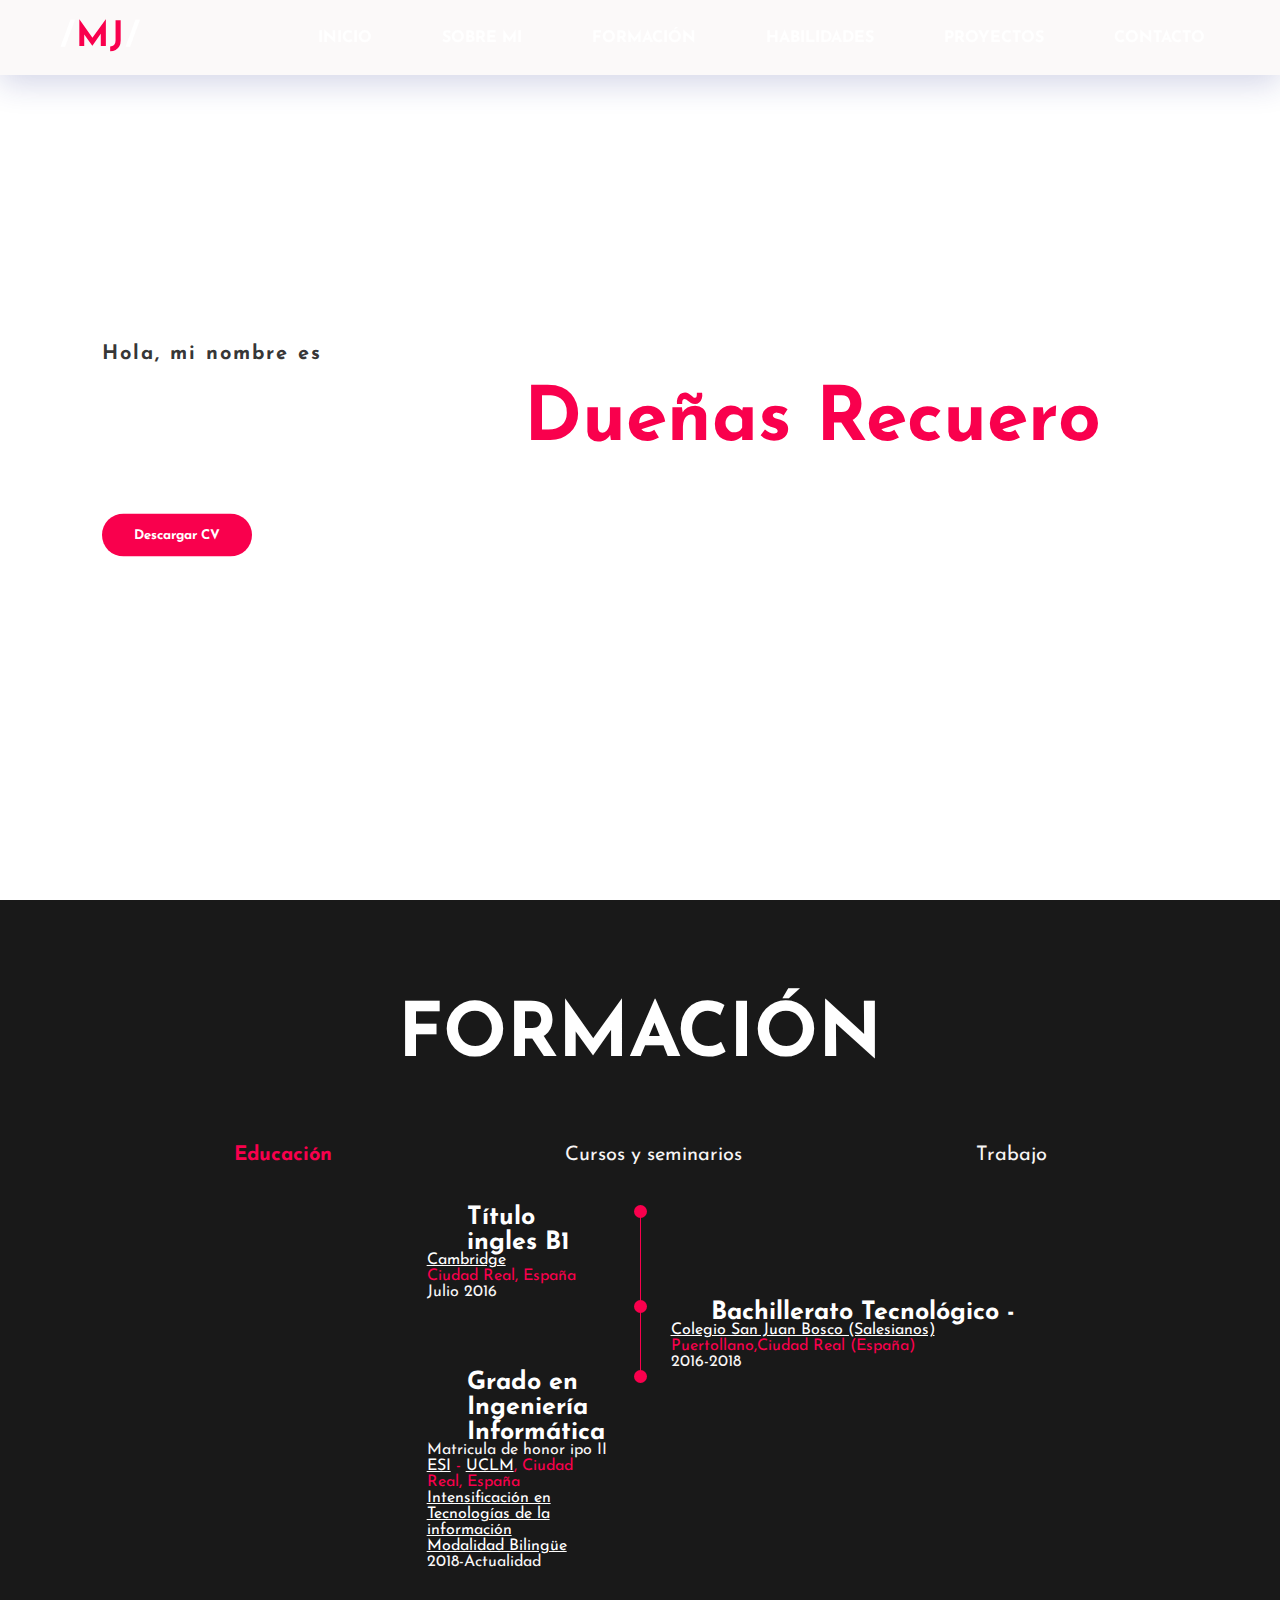
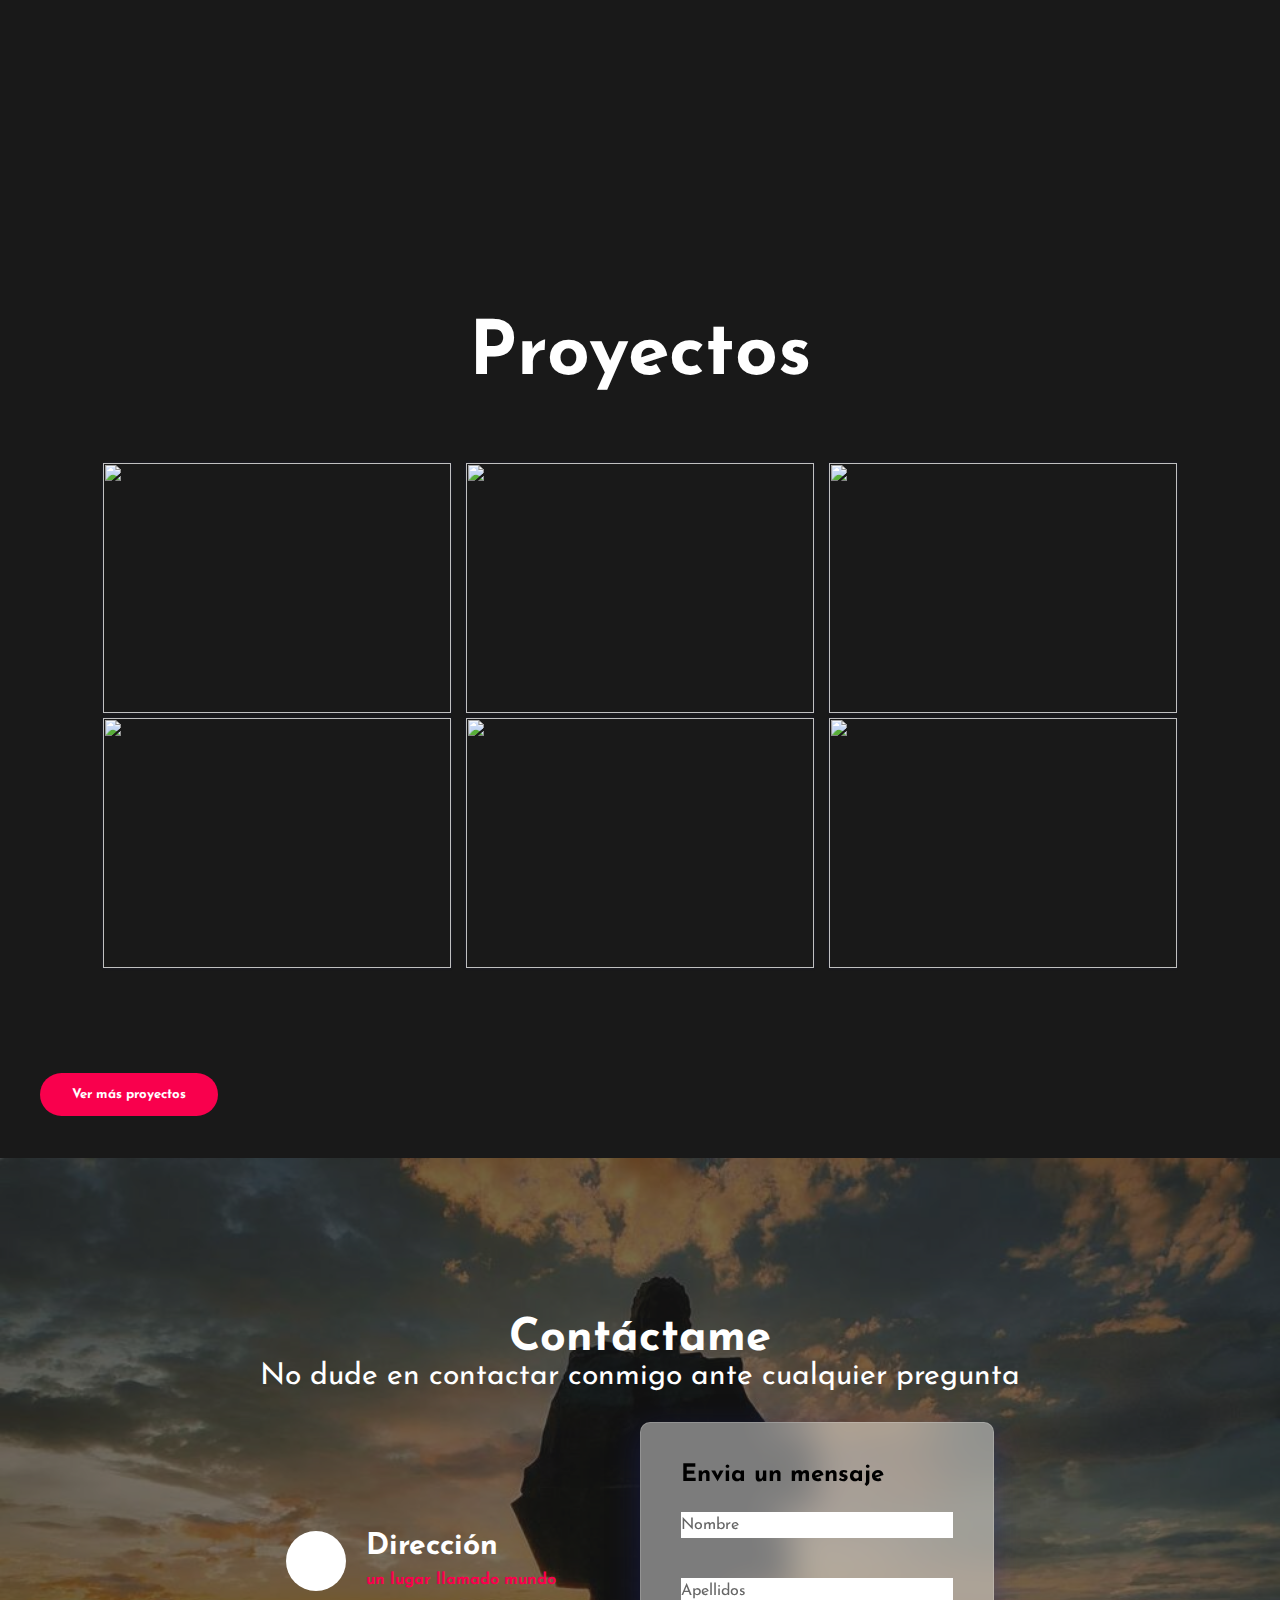
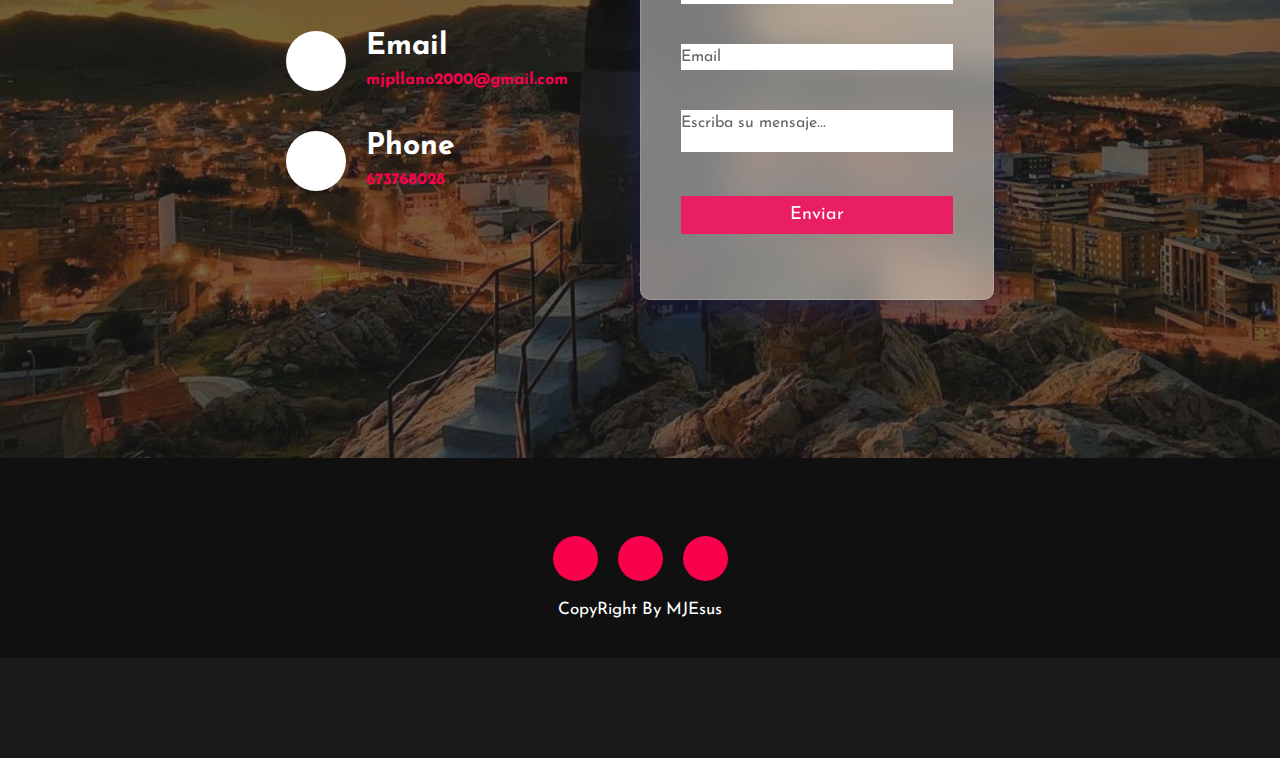
==== commit 5f75bbf4: "contact form" ====
--- a/MJesus/index.html
+++ b/MJesus/index.html
@@ -40,9 +40,22 @@
 	</div>
 
 	<!----About section start---->
-	<section class="about" id="sobremi">
+	
+
+
+
+
+
+
+
+
+
+
+
+
+	<!--<section class="about" id="sobremi">
 		<div class="main">
-			<!---<img src="img/profile.png">-->
+			<img src="assets/img/profile.png">
 			<div class="about-text">
 				<h2>Sobre mí</h2>
 				<h5>Web developer <span>& Designer</span></h5>
@@ -57,7 +70,7 @@
 				
 			</div>
 		</div>
-	</section>
+	</section>--->
 
 
 
@@ -278,52 +291,7 @@
 	<!--habilidades-->
 	
 
-<!-- /process-->
-	<!-----service section start----------->
-	<div class="habilidades" id="HABILIDADES">
-		<div class="title">
-			<h2>HABILIDADES</h2>
-		</div>
-	
-
-		<div class="box">
-			<div class="card">
-				<i class="fas fa-bars"></i>
-				<h5>Web Development</h5>
-				<div class="pra">
-					<p>Every website should be built with two primary goals: Firstly, it needs to work across all devices. Secondly, it needs to be fast as possible.</p>
-
-					<p style="text-align: center;">
-						<a class="button" href="#">Read More</a>
-					</p>
-				</div>
-			</div>
-
-			<div class="card">
-				<i class="far fa-user"></i>
-				<h5>Web Development</h5>
-				<div class="pra">
-					<p>Every website should be built with two primary goals: Firstly, it needs to work across all devices. Secondly, it needs to be fast as possible.</p>
-
-					<p style="text-align: center;">
-						<a class="button" href="#">Read More</a>
-					</p>
-				</div>
-			</div>
-
-			<div class="card">
-				<i class="far fa-bell"></i>
-				<h5>Web Development</h5>
-				<div class="pra">
-					<p>Every website should be built with two primary goals: Firstly, it needs to work across all devices. Secondly, it needs to be fast as possible.</p>
-
-					<p style="text-align: center;">
-						<a class="button" href="#">Read More</a>
-					</p>
-				</div>
-			</div>
-		</div>
-	</div>
+
 
 	<!----------Proyectos------------>
 	<div class="proyectos" id="proyectos">
@@ -369,13 +337,17 @@
 							<h2>UWU</h2>
 						</div>
 					</div>
-
+					
+				
 						
 				</div>
-
+				<div class="centrar__divs">
+					<button type="button" url="https://github.com/MJesusGit?tab=repositories">Ver más proyectos</button>
+			
+				</div>
+				
 			</div>
-			<a href="https://github.com/MJesusGit?tab=repositories" target="_blank" class="qualification__link">Ver más proyectos</a> - <a href="https://www.uclm.es/" target="_blank" class="qualification__link"></a>
-		</div>
+			
 		
 	</div>
 
--- a/MJesus/assets/css/style.css
+++ b/MJesus/assets/css/style.css
@@ -259,6 +259,17 @@
 	width: 100%;
 	padding: 100px 0px;
 	background-color: #191919;
+	position: relative;
+	min-height: 100vh;
+	padding: 50px 50px;
+	display: flex;
+	justify-content: center;
+	align-items: center;
+	flex-direction: column;
+	background-color: rgba(0, 0, 0, 0.925);
+
+	background-size: cover;
+
 }
 .about img{
 	height: auto;
@@ -268,6 +279,8 @@
 .about-text{
 	width: 550px;
 }
+
+
 .main{
 	width: 1130px;
 	max-width: 95%;
@@ -335,6 +348,14 @@
 .qualification section{
 	background-color: #fff;
 	min-height: 100vh;
+	position: relative;
+	min-height: 100vh;
+	padding: 50px 50px;
+	display: flex;
+	justify-content: center;
+	align-items: center;
+	flex-direction: column;
+
 }
 .qualification__container__container{
 	padding-bottom: 10%;
@@ -456,11 +477,30 @@
 
 .habilidades{
 	background-color: #191919;
-}
-
-
-
-
+	width: 100%;
+	padding: 100px 0px;
+
+	position: relative;
+	min-height: 100vh;
+	padding: 50px 50px;
+	display: flex;
+	justify-content: center;
+	align-items: center;
+	flex-direction: column;
+
+
+	background-size: cover;
+}
+
+
+
+.centrar__divs{
+	display: flex;
+	align-items: center;
+	padding: 40px;
+	margin: auto;
+
+}
 
 /*********************************************************************************************************************
 *
@@ -471,7 +511,7 @@
 **********************************************************************************************************************/
 
 .proyectos{
-	background-image: url(../img/low-poly-grid-haikei.svg);
+	background-color: #191919;
 	width: 100%;
 	padding: 100px 0px;
 	background-size: cover;
@@ -492,6 +532,8 @@
 	flex-wrap:wrap ;
 	border-radius: 6px;
 	text-align: center;
+	padding-bottom: 30px;
+	margin-bottom: 30px;
 }
 
 .proyectos__contenedor__imagenes .proyectos__imagen{
@@ -629,19 +671,24 @@
 	justify-content: center;
 	align-items: center;
 	flex-direction: column;
-	background-color: rgba(0, 0, 0, 0.925);
+	background-color: rgba(254, 253, 253, 0.925);
 	background-image: url(../img/puertollano.jpg);
 	background-size: cover;
 }
+
 #contacto:before {
 	content:'';
 	position: absolute;
-        top: 0;
+    top: 0;
 	bottom: 0;
 	left: 0;
 	right: 0;
-	background-color: rgba(0,0,0,0.6);
-}
+	background-color: rgba(29, 28, 28, 0.6);
+	
+}
+
+
+
 .contacto__tittle{
 	max-width: 800px;
 	text-align: center;
@@ -722,9 +769,15 @@
 }
 
 .contacto__contacto__form{
-	width: 40%;
+	width: 30%;
 	padding: 40px;
 	background: #ffff;
+	background: rgba( 255, 255, 255, 0.45 );
+box-shadow: 0 8px 32px 0 rgba( 31, 38, 135, 0.37 );
+backdrop-filter: blur( 17px );
+-webkit-backdrop-filter: blur( 17px );
+border-radius: 10px;
+border: 1px solid rgba( 255, 255, 255, 0.18 );
 }
 
 .contacto__contacto__form h3{
@@ -862,7 +915,7 @@
 
 
 .service{
-	background-image: url(../img/low-poly-grid-haikei.svg);
+	background-color: #191919;
 	width: 100%;
 	padding: 100px 0px;
 	background-size: cover;
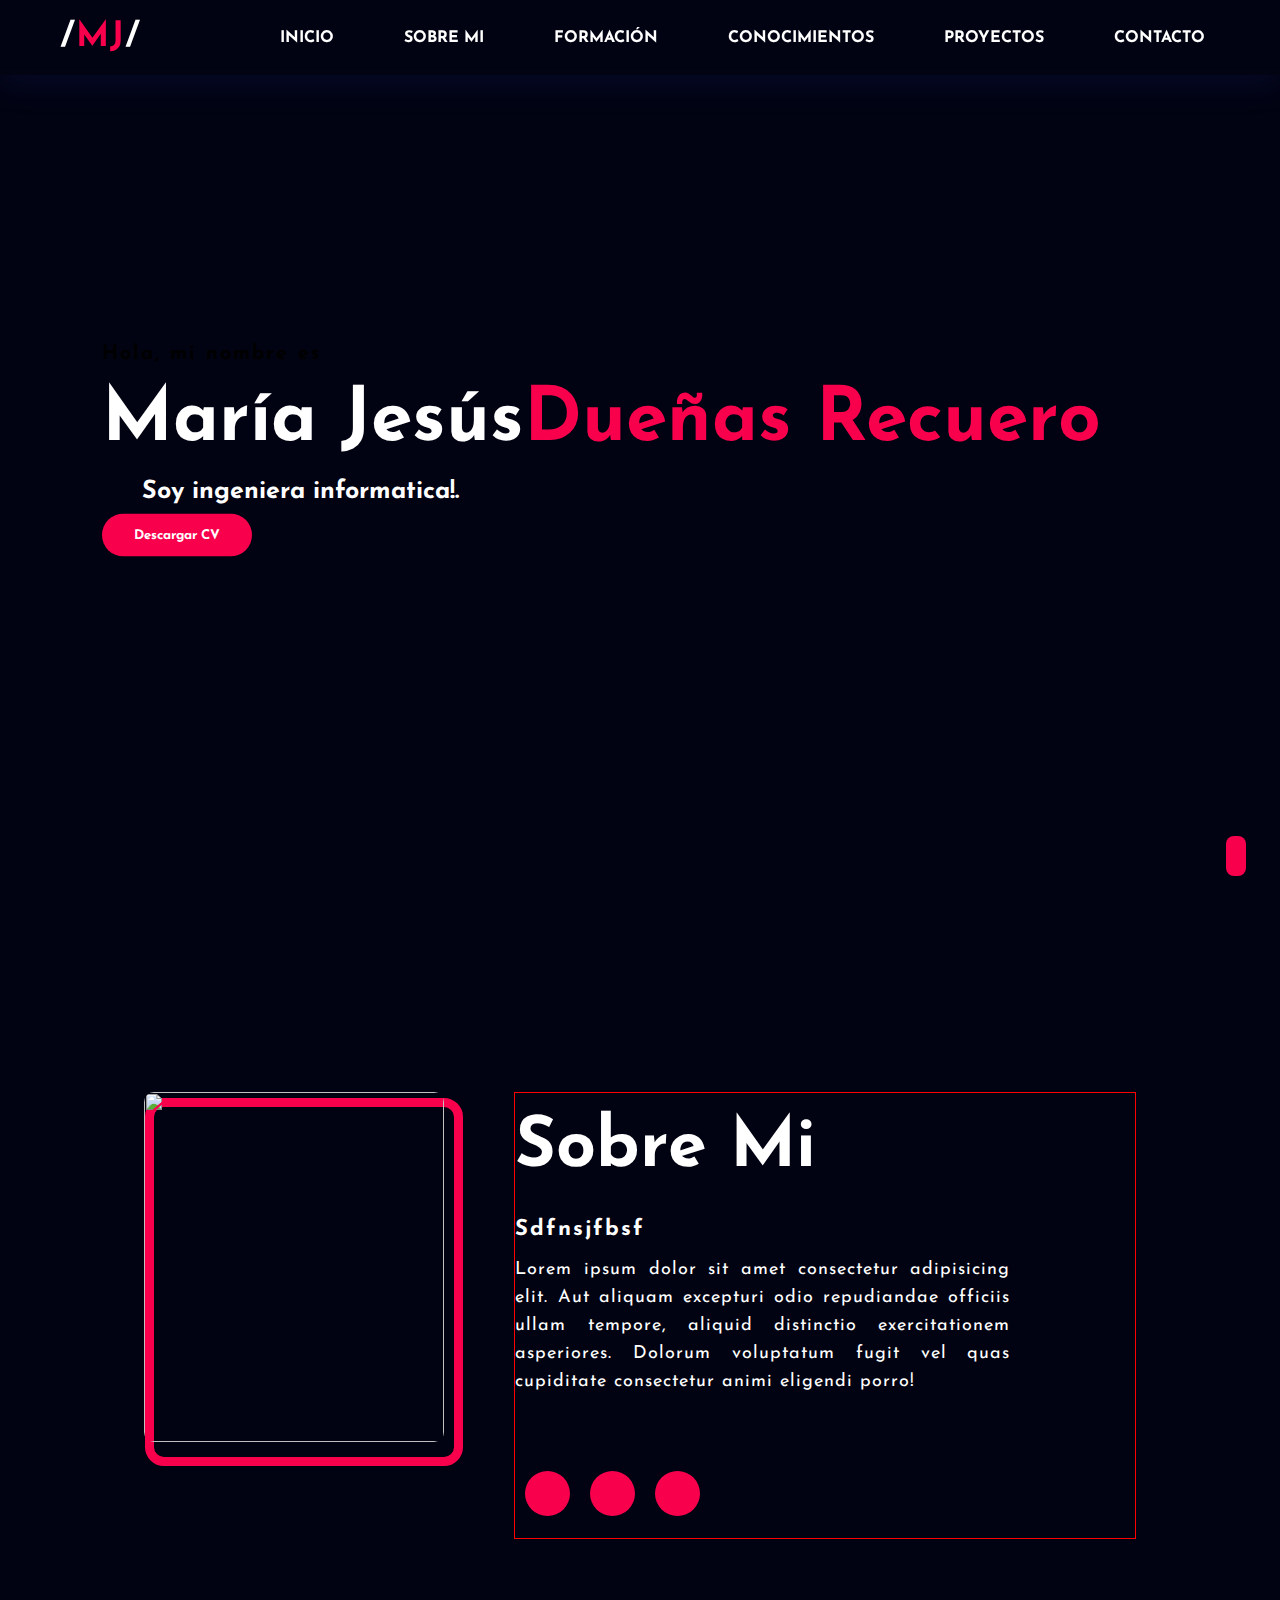
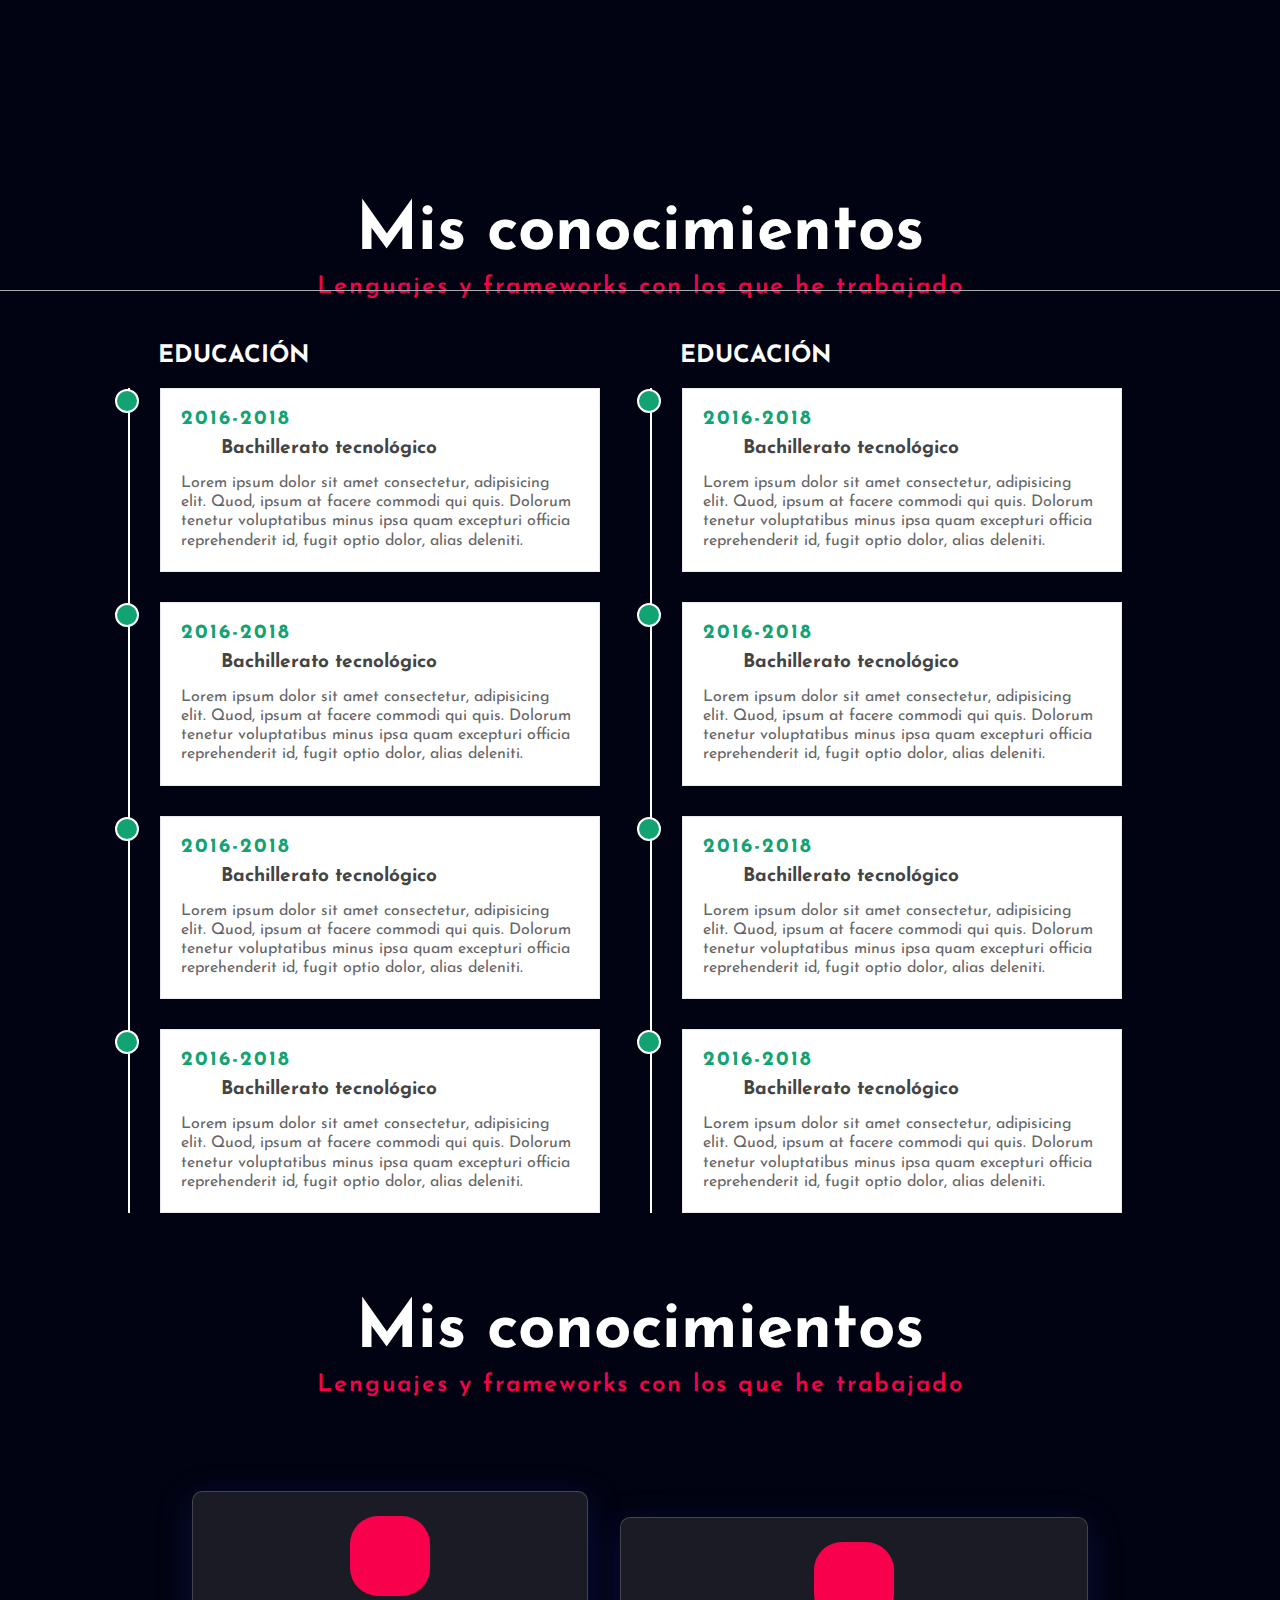
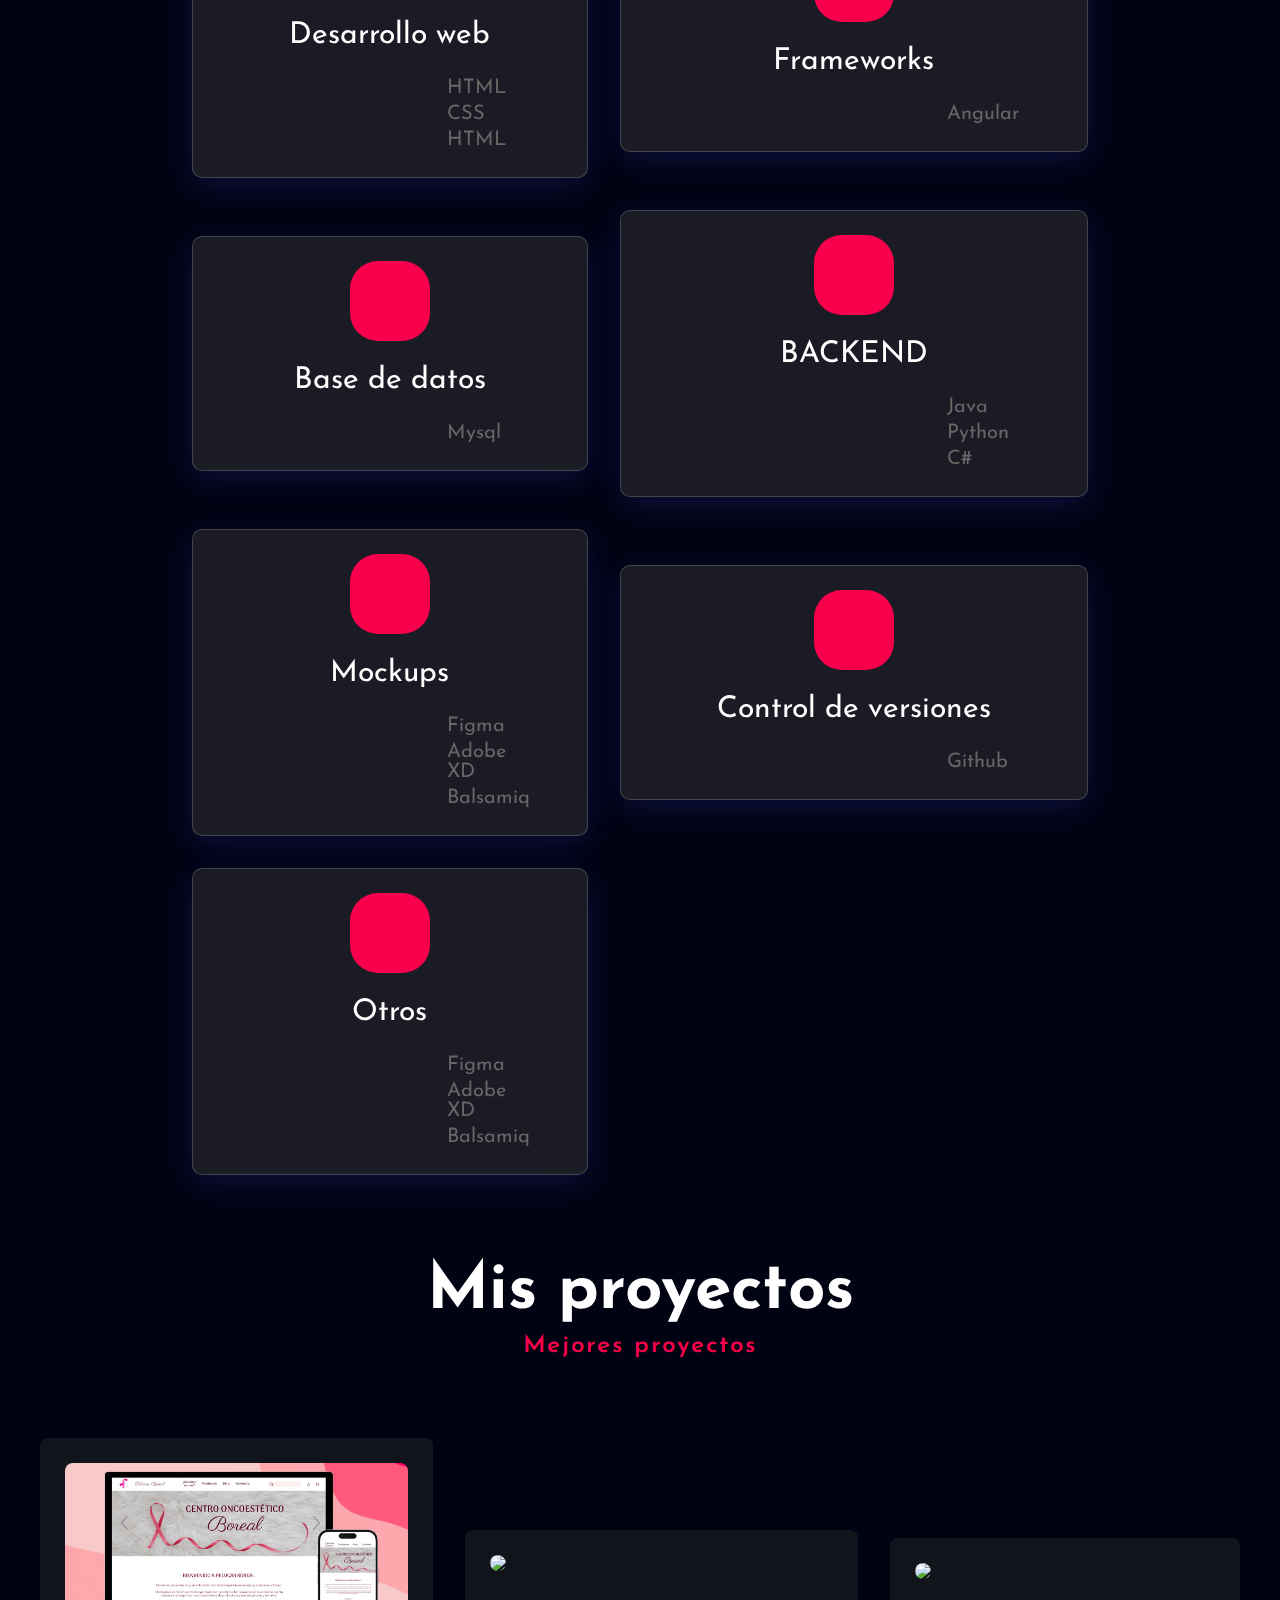
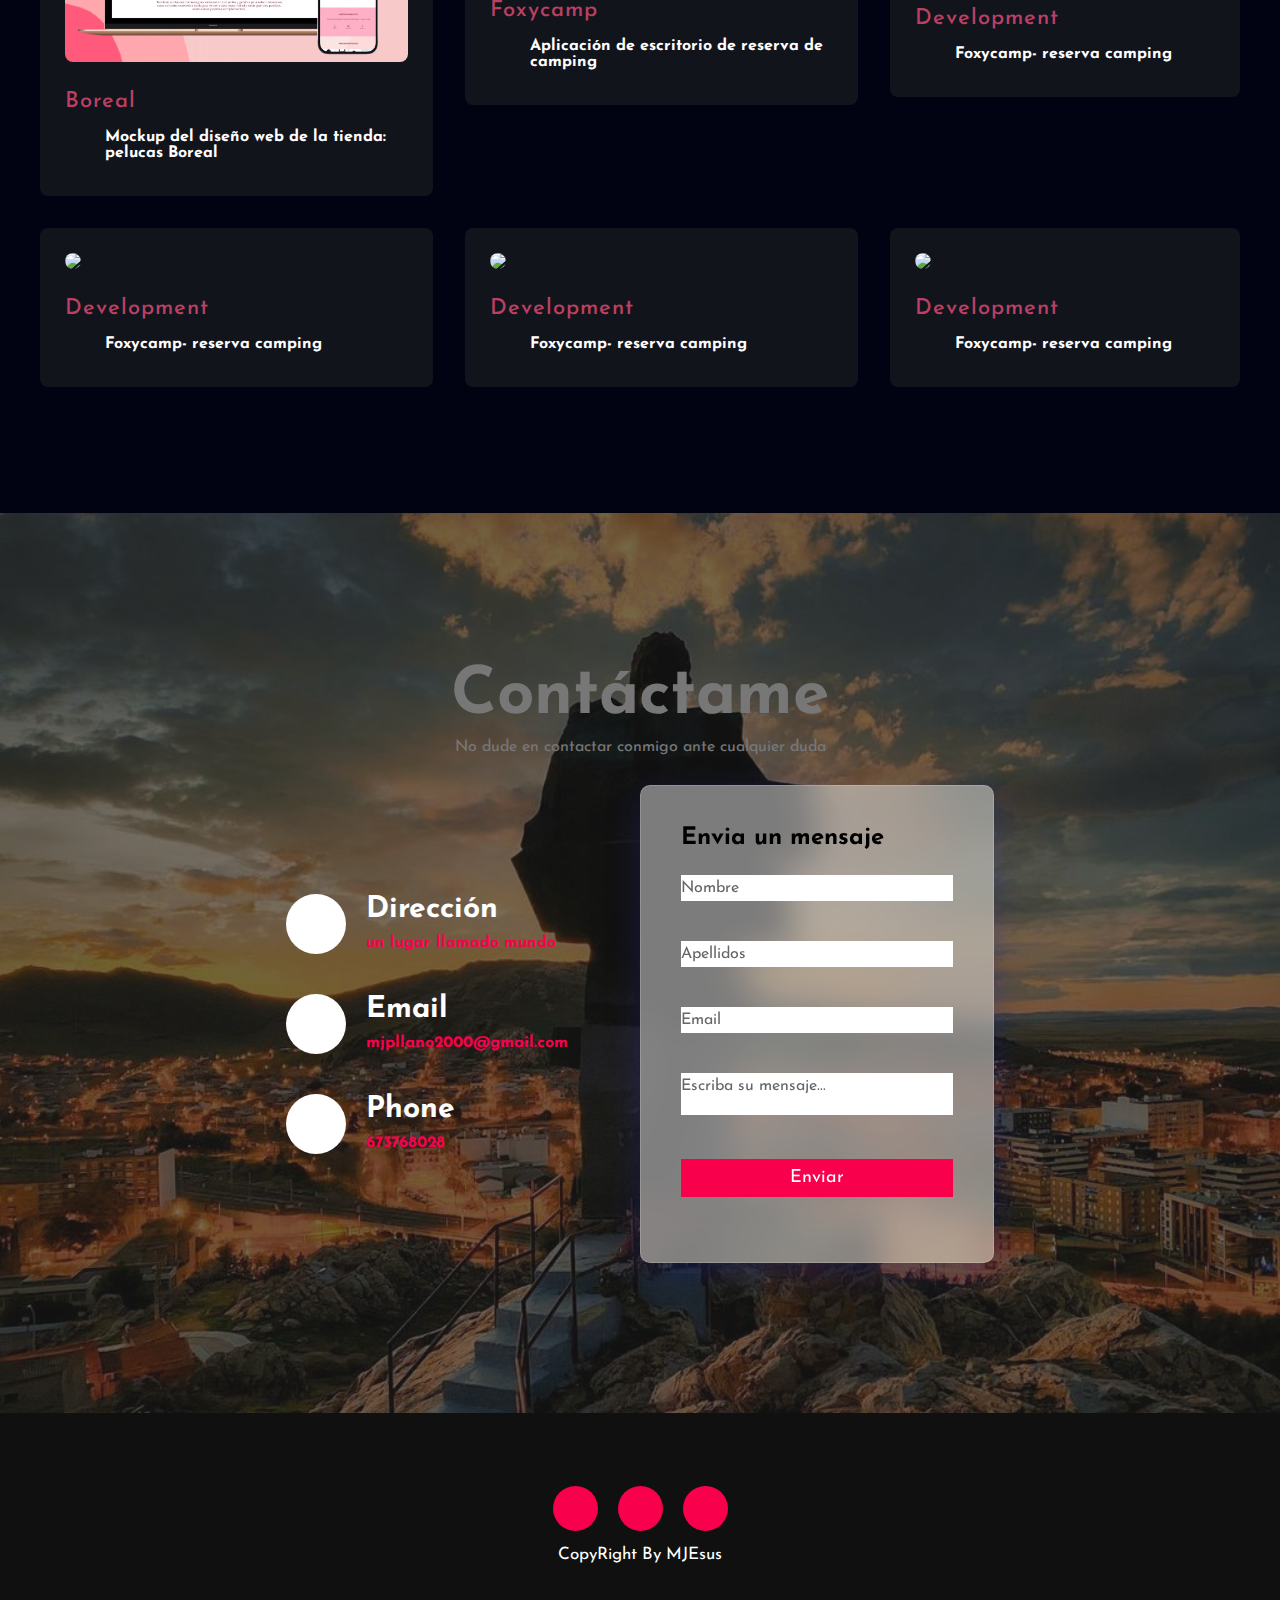
==== commit 36e9436b: "portfolio completo sin info cv" ====
--- a/MJesus/index.html
+++ b/MJesus/index.html
@@ -3,8 +3,8 @@
 <head>
 	<title>María Jesús Dueñas Recuero</title>
 	<link rel="stylesheet" type="text/css" href="assets/css/style.css">
-	<link rel="stylesheet" href="https://use.fontawesome.com/releases/v5.8.1/css/all.css" integrity="sha384-50oBUHEmvpQ+1lW4y57PTFmhCaXp0ML5d60M1M7uH2+nqUivzIebhndOJK28anvf" crossorigin="anonymous">
-	<link rel="preconnect" href="https://fonts.gstatic.com">
+	<link rel="stylesheet" href="https://fontawesome.com" integrity="sha384-50oBUHEmvpQ+1lW4y57PTFmhCaXp0ML5d60M1M7uH2+nqUivzIebhndOJK28anvf" crossorigin="anonymous">
+
   	<link href="https://fonts.googleapis.com/css2?family=Josefin+Sans:ital,wght@0,100;0,200;0,300;0,400;0,500;0,600;0,700;1,100;1,200;1,300;1,400;1,500;1,600;1,700&display=swap" rel="stylesheet">
 
 	<link rel="stylesheet" href="https://cdnjs.cloudflare.com/ajax/libs/font-awesome/5.15.3/css/all.min.css" integrity="sha512-iBBXm8fW90+nuLcSKlbmrPcLa0OT92xO1BIsZ+ywDWZCvqsWgccV3gFoRBv0z+8dLJgyAHIhR35VZc2oM/gI1w==" crossorigin="anonymous" referrerpolicy="no-referrer" />
@@ -12,354 +12,387 @@
 </head>
 <body>
 	<!----hero Section start---->
-
 	<div class="hero" id="inicio">
-		<nav class="menu">
+		<nav class="menu__navegacion">
 			<h2  class="logo">/<span>MJ</span>/</h2>
 			<ul class="menu_items" id="links">
 				<li><a href="#inicio" class="active" onclick="seleccionar(this)">INICIO</a></li>
 				<li><a href="#sobremi" onclick="seleccionar(this)">SOBRE MI</a></li>
-				<li><a href="#formación" onclick="seleccionar(this)">FORMACIÓN</a></li>
-				<li><a href="#habilidades" onclick="seleccionar(this)">HABILIDADES</a></li>
-				<li><a href="#proyectos" onclick="seleccionar(this)">PROYECTOS</a></li>
+				<li><a href="#formacion" onclick="seleccionar(this)">FORMACIÓN</a></li>
+				<li><a href="#conocimientos" onclick="seleccionar(this)">CONOCIMIENTOS</a></li>
+				<li><a href="#portfolio" onclick="seleccionar(this)">PROYECTOS</a></li>
 				<li><a href="#contacto" onclick="seleccionar(this)">CONTACTO</a></li>
 			</ul>
-			</ul>
+		
 			<span class="btn_menu">
 				<i class="fa fa-bars"></i>
 			</span> 
 		</nav>
 
-		<div class="content">
+		<div class="inicio__presentacion">
 			<h4>Hola, mi nombre es</h4>
 			<h1>María Jesús<span>Dueñas Recuero</span></h1>
 			<h3>Soy ingeniera informatica!.</h3>
 			<button type="button">Descargar CV</button>
+		</div>
+	</div>
+
+	<!----About section start---->
+	<section class="sobre__mi__section" id="sobremi">
+		<div class="sobre__mi__contenedor">
+			<div class="sobre__mi__contents">
+				<section class="sobre__mi__profile__image">
+					<img src="assets/img/profile.png">
+				</section>
+				<section class="sobre__mi__informacion">
+					<h1>Sobre mi</h1>
+					<h2>sdfnsjfbsf</h2>
+					<p>Lorem ipsum dolor sit amet consectetur adipisicing elit. Aut aliquam excepturi odio repudiandae officiis ullam tempore, aliquid distinctio exercitationem asperiores. Dolorum voluptatum fugit vel quas cupiditate consectetur animi eligendi porro!</p>
+					
+					
+				<div class="sobre__mi__soft__skills">
+					<div class="social">
+						<a href="https://github.com/MJesusGit?tab=repositories"><i class="fab fa-github"></i></a>
+						<a href="https://twitter.com/mjpllano"><i class="fab fa-twitter"></i></a>
+						<a href="#"><i class="fab fa-linkedin"></i></a>
+					</div>
+				</div>
+				</section>
+			</div>
+	</section>
+		
+		
+	<!----------Formación------------>
+	<section class="formacion" id="formacion">
+		<div class="main-text">
+			<h2>Mis conocimientos</h2>
+			<h4>Lenguajes y frameworks con los que he trabajado</h4>
+		</div>
+		<div class="formacion__container">
+			<!--Education section Starts-->
+			<main class="formacion__row">
+				<section class="col">
+					<header class="title">
+						<h2>EDUCACIÓN</h2>
+					</header>
+					<div class="formacion__contents">
+
+						<div class="box">
+							<h4>2016-2018</h4>
+							<h3>Bachillerato tecnológico</h3>
+							<p>Lorem ipsum dolor sit amet consectetur, adipisicing elit. Quod, ipsum at facere commodi qui quis. Dolorum tenetur voluptatibus minus ipsa quam excepturi officia reprehenderit id, fugit optio dolor, alias deleniti.</p>
+						</div>
+
+						<div class="box">
+							<h4>2016-2018</h4>
+							<h3>Bachillerato tecnológico</h3>
+							<p>Lorem ipsum dolor sit amet consectetur, adipisicing elit. Quod, ipsum at facere commodi qui quis. Dolorum tenetur voluptatibus minus ipsa quam excepturi officia reprehenderit id, fugit optio dolor, alias deleniti.</p>
+						</div>
+
+						<div class="box">
+							<h4>2016-2018</h4>
+							<h3>Bachillerato tecnológico</h3>
+							<p>Lorem ipsum dolor sit amet consectetur, adipisicing elit. Quod, ipsum at facere commodi qui quis. Dolorum tenetur voluptatibus minus ipsa quam excepturi officia reprehenderit id, fugit optio dolor, alias deleniti.</p>
+						</div>
+
+						<div class="box">
+							<h4>2016-2018</h4>
+							<h3>Bachillerato tecnológico</h3>
+							<p>Lorem ipsum dolor sit amet consectetur, adipisicing elit. Quod, ipsum at facere commodi qui quis. Dolorum tenetur voluptatibus minus ipsa quam excepturi officia reprehenderit id, fugit optio dolor, alias deleniti.</p>
+						</div>
+
+
+
+					</div>
+				</section>
+
+				<!--education section ends--->
+				
+				<!--Courses section starts--->
+				<section class="col">
+					<header class="title">
+						<h2>EDUCACIÓN</h2>
+					</header>
+					<div class="formacion__contents">
+
+						<div class="box">
+							<h4>2016-2018</h4>
+							<h3>Bachillerato tecnológico</h3>
+							<p>Lorem ipsum dolor sit amet consectetur, adipisicing elit. Quod, ipsum at facere commodi qui quis. Dolorum tenetur voluptatibus minus ipsa quam excepturi officia reprehenderit id, fugit optio dolor, alias deleniti.</p>
+						</div>
+
+						<div class="box">
+							<h4>2016-2018</h4>
+							<h3>Bachillerato tecnológico</h3>
+							<p>Lorem ipsum dolor sit amet consectetur, adipisicing elit. Quod, ipsum at facere commodi qui quis. Dolorum tenetur voluptatibus minus ipsa quam excepturi officia reprehenderit id, fugit optio dolor, alias deleniti.</p>
+						</div>
+
+						<div class="box">
+							<h4>2016-2018</h4>
+							<h3>Bachillerato tecnológico</h3>
+							<p>Lorem ipsum dolor sit amet consectetur, adipisicing elit. Quod, ipsum at facere commodi qui quis. Dolorum tenetur voluptatibus minus ipsa quam excepturi officia reprehenderit id, fugit optio dolor, alias deleniti.</p>
+						</div>
+
+						<div class="box">
+							<h4>2016-2018</h4>
+							<h3>Bachillerato tecnológico</h3>
+							<p>Lorem ipsum dolor sit amet consectetur, adipisicing elit. Quod, ipsum at facere commodi qui quis. Dolorum tenetur voluptatibus minus ipsa quam excepturi officia reprehenderit id, fugit optio dolor, alias deleniti.</p>
+						</div>
+
+
+
+					</div>
+				</section>
+				<!--courses section ends--->
+
+
+			</main>
+		</div>
+
+		
+	</section>
+	
+
+	
+
+	
+	
+
+
+
+	<!----------conocimientos------------>
+	<section class="conocimientos" id="conocimientos">
+		<div class="main-text">
+			<h2>Mis conocimientos</h2>
+			<h4>Lenguajes y frameworks con los que he trabajado</h4>
+		</div>
+		<div class="skill">
+			<div class="set">
+				<span class="fas fa-globe"></span>
+				<header>Desarrollo web</header>
+				<div class="list">
+					<i class="fa fa--"></i>
+					<label>HTML</label>
+				</div>
+				<div class="list">
+					<i class="fab fa-css3"></i>
+					<label>CSS</label>
+				</div>
+				<div class="list">
+					<i class="fab fa-hmtl5"></i>
+					<label>HTML</label>
+				</div>
+			</div>
+
+				<div class="set">
+					<span class="fas fa-tools"></span>
+					<header>Frameworks</header>
+					<div class="list">
+						<i class="fab fa-angular"></i>
+						<label>Angular</label>
+					</div>
+					
+				</div>
+
+					<div class="set">
+						<span class="fas fa-database"></span>
+						<header>Base de datos</header>
+						<div class="list">
+							<i class="fab fa-mysql"></i>
+							<label>Mysql</label>
+						</div>
+						
+					</div>
+
+						<div class="set">
+							<span class="fas fa-globe"></span>
+							<header>BACKEND</header>
+							<div class="list">
+								<i class="fab fa-java"></i>
+								<label>Java</label>
+							</div>
+							<div class="list">
+								<i class="fa-python"></i>
+								<label>python</label>
+							</div>
+							<div class="list">
+								<i class="fab fa-hmtl5"></i>
+								<label>c#</label>
+							</div>
+						</div>
+						<div class="set">
+							<span class="fas fa-globe"></span>
+							<header>Mockups</header>
+							<div class="list">
+								<i class="fab fa-figma5"></i>
+								<label>Figma</label>
+							</div>
+							<div class="list">
+								<i class="fab fa-adobe"></i>
+								<label>Adobe XD</label>
+							</div>
+							<div class="list">
+								<i class="fab fa-hmtl5"></i>
+								<label>Balsamiq</label>
+							</div>
+						</div>
+
+						<div class="set">
+							<span class="fas fa-globe"></span>
+							<header>Control de versiones</header>
+							<div class="list">
+								<i class="fab fa-github"></i>
+								<label>Github</label>
+							</div>
+							
+						</div>
+
+						<div class="set">
+							<span class="fas fa-uikit"></span>
+							<header>Otros</header>
+							<div class="list">
+								<i class="fab fa-figma5"></i>
+								<label>Figma</label>
+							</div>
+							<div class="list">
+								<i class="fab fa-adobe"></i>
+								<label>Adobe XD</label>
+							</div>
+							<div class="list">
+								<i class="fab fa-hmtl5"></i>
+								<label>Balsamiq</label>
+							</div>
+						</div>
+
+
+
+			</div>
+
+		</div>
+
+
+	</section>
+
+
+
+
+
+
+
+
+
+
+
+
+
+
+
+
+
+	<!----------Proyectos------------>
+	<section class="proyectos" id="portfolio">
+		<div class="main-text">
+			<h2>Mis proyectos</h2>
+			<h4>Mejores proyectos</h4>
+		</div>
+		<div class="portfolio__content">
+			<div class="row">
+				<img src="assets/img/proyectos/MockupBoreal.JPG">
+				<div class="main-row">
+					<div class="row-text">
+						<h6>Boreal</h6>
+					</div>
+					<div class="row-icon">
+						<i class="fa fa-html5"></i>
+					</div>
+				</div>
+				<h3>Mockup del diseño web de la tienda: pelucas Boreal</h3>
+			</div>
+
+
+			<div class="row">
+				<img src="assets/img/foxycamp.PNG">
+				<div class="main-row">
+					<div class="row-text">
+						<h6>Foxycamp</h6>
+					</div>
+					<div class="row-icon">
+						<i class="fa fa-html5"></i>
+					</div>
+				</div>
+				<h3>Aplicación de escritorio de reserva de camping</h3>
+			</div>
+
+
+			<div class="row">
+				<img src="assets/img/foxycamp.PNG">
+				<div class="main-row">
+					<div class="row-text">
+						<h6>Development</h6>
+					</div>
+					<div class="row-icon">
+						<i class="fa fa-html5"></i>
+					</div>
+				</div>
+				<h3>Foxycamp- reserva camping</h3>
+			</div>
+
+			<div class="row">
+				<img src="assets/img/foxycamp.PNG">
+				<div class="main-row">
+					<div class="row-text">
+						<h6>Development</h6>
+					</div>
+					<div class="row-icon">
+						<i class="fa fa-html5"></i>
+					</div>
+				</div>
+				<h3>Foxycamp- reserva camping</h3>
+			</div>
+
+
+			<div class="row">
+				<img src="assets/img/foxycamp.PNG">
+				<div class="main-row">
+					<div class="row-text">
+						<h6>Development</h6>
+					</div>
+					<div class="row-icon">
+						<i class="fa fa-html5"></i>
+					</div>
+				</div>
+				<h3>Foxycamp- reserva camping</h3>
+			</div>
+
+
+			<div class="row">
+				<img src="assets/img/foxycamp.PNG">
+				<div class="main-row">
+					<div class="row-text">
+						<h6>Development</h6>
+					</div>
+					<div class="row-icon">
+						<i class="fa fa-html5"></i>
+					</div>
+				</div>
+				<h3>Foxycamp- reserva camping</h3>
+			</div>
+
+
+
+
 			
-		</div>
-	</div>
-
-	<!----About section start---->
-	
-
-
-
-
-
-
-
-
-
-
-
-
-	<!--<section class="about" id="sobremi">
-		<div class="main">
-			<img src="assets/img/profile.png">
-			<div class="about-text">
-				<h2>Sobre mí</h2>
-				<h5>Web developer <span>& Designer</span></h5>
-
-				<p>Me considero una persona muy trabajadora y resolutiva 
-					Se me da bien trabajar en equipos y tiendo a llevarme bien con mis compañeros. 
-					
-					Entre mis puntos fuertes destacaría
-					-el diseño de.aplicaciones UX/UI. 
-					En la creación y participación en proyectos soy muy polivalente ya que mis hobbies tocan diferentes areas que favorecen la creatividad, tales como la fotografia, la lectura entre otras.
-					-Me implico mucho en mi trabajo, tiendo a estudiar a fondo las tecnologias y areas que tengo que usar para asi familiarizarme rapidamente con ellas</p>
-				
-			</div>
-		</div>
-	</section>--->
-
-
-
-	<!--------------Formación----------------------->
-	<section id="formación" class="service">
-		<section class="qualification section" >
-			<h2 class="section__title">FORMACIÓN</h2>
-
-			<div class="qualification__container__container">
-				<div class="qualification__tabs">
-					<div class="qualification__button button--flex qualification__active" data-target="#education">
-						<i class="fa fa-graduation-cap"></i>
-						Educación
-					</div>
-					<div class="qualification__button button--flex" data-target="#cursos">
-						<i class="fa fa-archive"></i>
-						Cursos y seminarios
-					</div>
-
-					<div class="qualification__button button--flex" data-target="#work">
-						<i class=" fa fa-briefcase"></i>
-						Trabajo
-					</div>
-				</div>
-				<div class="qualification__sections">
-					<!--==================== QUALIFICATION SECTION 1====================-->
-					<div class="qualification__content qualification__active" data-content id="education">
-						<!--==================== QUALIFICATION 1====================-->
-						<div class="qualification__data">
-							<div>
-								<h3 class="qualification__title__impar">Título ingles B1</h3>
-								<span class="qualification__subtitle__impar">
-									<a href="https://www.cambridgeenglish.org/es/" target="_blank" class="qualification__link">Cambridge</a><br>Ciudad Real, España
-								</span>
-								<div class="qualification__calendar__impar">
-									<i class="fa fa-calendar-alt"></i>
-									Julio 2016
-								</div>
-							</div>
-							<div>
-								<span class="qualification__rounder"></span>
-								<span class="qualification__line"></span>
-							</div>
-						</div>
-						<!--==================== QUALIFICATION 2====================-->
-						<div class="qualification__data">
-							<div></div>
-							<div>
-								<span class="qualification__rounder"></span>
-								<span class="qualification__line"></span>
-							</div>
-							<div>
-								<h3 class="qualification__title">Bachillerato Tecnológico - </h3>
-								<span class="qualification__subtitle">
-									<a href="" target="_blank" class="qualification__link">Colegio San Juan Bosco (Salesianos)</a><br>Puertollano,Ciudad Real (España)
-								</span>
-								<div class="qualification__calendar">
-									<i class="fa fa-calendar-alt"></i>
-									2016-2018
-								</div>
-							</div>
-						</div>
-						<!--==================== QUALIFICATION 3====================-->
-						<div class="qualification__data">
-							<div>
-								<h3 class="qualification__title__impar">Grado en Ingeniería Informática</h3>
-								<div class="qualification__calendar__impar">
-									<i class="fa fa-medal"></i>
-									Matricula de honor ipo II
-								</div>
-								
-								<span class="qualification__subtitle__impar">
-									 <a href="https://esi.uclm.es/" target="_blank" class="qualification__link">ESI</a> - <a href="https://www.uclm.es/" target="_blank" class="qualification__link">UCLM</a>, Ciudad Real, España<br>
-									 <a href="https://esi.uclm.es/categories/intensificaciones" target="_blank" class="qualification__link">Intensificación en Tecnologías de la información</a><br>
-									 <a href="https://esi.uclm.es/categories/grado-bilingue" target="_blank" class="qualification__link">Modalidad Bilingüe</a>
-								</span>
-								
-								<div class="qualification__calendar__impar">
-									<i class="uil uil-calendar-alt"></i>
-									2018-Actualidad
-								</div>
-							</div>
-							<div>
-								<span class="qualification__rounder"></span>
-								<!-- <span class="qualification__line"></span> -->
-							</div>
-						</div>                     
-					</div>
-
-					<!--==================== course SECTION 2====================-->
-					<div class="qualification__content" data-content id="cursos">
-						<!--==================== course 1====================-->
-						<div class="qualification__data">
-							<div>
-								<h3 class="qualification__title__impar">Título ingles B1</h3>
-								<span class="qualification__subtitle__impar">
-									<a href="https://www.cambridgeenglish.org/es/" target="_blank" class="qualification__link">Cambridge</a><br>Ciudad Real, España
-								</span>
-								<div class="qualification__calendar__impar">
-									<i class="fa fa-calendar-alt"></i>
-									Julio 2016
-								</div>
-							</div>
-							<div>
-								<span class="qualification__rounder"></span>
-								<span class="qualification__line"></span>
-							</div>
-						</div>
-						<!--==================== course 2====================-->
-						<div class="qualification__data">
-							<div></div>
-							<div>
-								<span class="qualification__rounder"></span>
-								<span class="qualification__line"></span>
-							</div>
-							<div>
-								<h3 class="qualification__title">Bachillerato Tecnológico - </h3>
-								<span class="qualification__subtitle">
-									<a href="" target="_blank" class="qualification__link">Colegio San Juan Bosco (Salesianos)</a><br>Puertollano,Ciudad Real (España)
-								</span>
-								<div class="qualification__calendar">
-									<i class="fa fa-calendar-alt"></i>
-									2016-2018
-								</div>
-							</div>
-						</div>
-						<!--==================== course 3====================-->
-						<div class="qualification__data">
-							<div>
-								<h3 class="qualification__title__impar">Grado en Ingeniería Informática</h3>
-								<div class="qualification__calendar__impar">
-									<i class="fa fa-medal"></i>
-									Matricula de honor ipo II
-								</div>
-								
-								<span class="qualification__subtitle__impar">
-									 <a href="https://esi.uclm.es/" target="_blank" class="qualification__link">ESI</a> - <a href="https://www.uclm.es/" target="_blank" class="qualification__link">UCLM</a>, Ciudad Real, España<br>
-									 <a href="https://esi.uclm.es/categories/intensificaciones" target="_blank" class="qualification__link">Intensificación en Tecnologías de la información</a><br>
-									 <a href="https://esi.uclm.es/categories/grado-bilingue" target="_blank" class="qualification__link">Modalidad Bilingüe</a>
-								</span>
-								
-								<div class="qualification__calendar__impar">
-									<i class="uil uil-calendar-alt"></i>
-									2018-Actualidad
-								</div>
-							</div>
-							<div>
-								<span class="qualification__rounder"></span>
-								 <span class="qualification__line"></span> 
-							</div>
-						</div>                     
-						
-						<div>
-							<span class="qualification__rounder"></span>
-							<span class="qualification__line"></span>
-						</div>
-						
-						<!--==================== course 4====================-->
-						<div class="qualification__data">
-							<div></div>
-							<div>
-								<span class="qualification__rounder"></span>
-								<span class="qualification__line"></span>
-							</div>
-							<div>
-								<h3 class="qualification__title">Bachillerato Tecnológico - </h3>
-								<span class="qualification__subtitle">
-									<a href="" target="_blank" class="qualification__link">Colegio San Juan Bosco (Salesianos)</a><br>Puertollano,Ciudad Real (España)
-								</span>
-								<div class="qualification__calendar">
-									<i class="fa fa-calendar-alt"></i>
-									2016-2018
-								</div>
-							</div>
-						</div>
-						<!--==================== course 5====================-->
-						<div class="qualification__data">
-							<div>
-								<h3 class="qualification__title__impar">Grado en Ingeniería Informática</h3>
-								<div class="qualification__calendar__impar">
-									<i class="fa fa-medal"></i>
-									Matricula de honor ipo II
-								</div>
-								
-								<span class="qualification__subtitle__impar">
-									 <a href="https://esi.uclm.es/" target="_blank" class="qualification__link">ESI</a> - <a href="https://www.uclm.es/" target="_blank" class="qualification__link">UCLM</a>, Ciudad Real, España<br>
-									 <a href="https://esi.uclm.es/categories/intensificaciones" target="_blank" class="qualification__link">Intensificación en Tecnologías de la información</a><br>
-									 <a href="https://esi.uclm.es/categories/grado-bilingue" target="_blank" class="qualification__link">Modalidad Bilingüe</a>
-								</span>
-								
-								<div class="qualification__calendar__impar">
-									<i class="uil uil-calendar-alt"></i>
-									2018-Actualidad
-								</div>
-							</div>
-							<div>
-								<span class="qualification__rounder"></span>
-								<!-- <span class="qualification__line"></span> -->
-							</div>
-						</div>                     
-					</div>                                  
-					</div>
-
-
-
-
-
-					<!--==================== QUALIFICATION SECTION 3====================-->
-					<div class="qualification__content" data-content id="work">
-						<h2 class="nothing__title">¡No pierdas la oportunidad de ser el primero!</h2>                         
-					</div>
-				</div> 
-			</div>
-		</section>
-
+		</div>		
 	</section>
 
-	<!--habilidades-->
-	
-
-
-
-	<!----------Proyectos------------>
-	<div class="proyectos" id="proyectos">
-		<div class="section__title" >
-			<h1>Proyectos</h1>
-		</div>
-		<div class="proyectos__galeria">
-			<div class="proyectos__linea">
-				<div class="proyectos__contenedor__imagenes">
-					<div class="proyectos__imagen">
-						<img src="assets/img/foxycamp.PNG" alt="">
-						<div class="proyectos__overlay">
-							<h2>UWU</h2>
-						</div>
-					</div>
-					<div class="proyectos__imagen">
-						<img src="assets/img/pingugochi.jpeg" alt="">
-						<div class="proyectos__overlay">
-							<h2>UWU</h2>
-						</div>
-					</div>
-					<div class="proyectos__imagen">
-						<img src=assets/img/foxycamp.PNG" alt="">
-						<div class="proyectos__overlay">
-							<h2>UWU</h2>
-						</div>
-					</div>
-					<div class="proyectos__imagen">
-						<img src="assets/img/foxycamp.PNG" alt="">
-						<div class="proyectos__overlay">
-							<h2>UWU</h2>
-						</div>
-					</div>
-					<div class="proyectos__imagen">
-						<img src="assets/img/foxycamp.PNG" alt="">
-						<div class="proyectos__overlay">
-							<h2>UWU</h2>
-						</div>
-					</div>
-					<div class="proyectos__imagen">
-						<img src="assets/img/foxycamp.PNG" alt="">
-						<div class="proyectos__overlay">
-							<h2>UWU</h2>
-						</div>
-					</div>
-					
-				
-						
-				</div>
-				<div class="centrar__divs">
-					<button type="button" url="https://github.com/MJesusGit?tab=repositories">Ver más proyectos</button>
-			
-				</div>
-				
-			</div>
-			
-		
-	</div>
-
-
+	<br><br><br><br><br><br><br>
 
 	<!------Contact Me------>
 	<section class="contacto" id="contacto">
-		<div class="contacto__tittle">
+		<div class="main-text">
 			<h2>Contáctame</h2>
-			<p>No dude en contactar conmigo ante cualquier pregunta</p>
-		</div>
-
+			<p>No dude en contactar conmigo ante cualquier duda</p>
+		</div>
 		<div class="contacto__container">
 			<div class="contacto__informacion">
 				<div class="contacto__box">
@@ -413,6 +446,9 @@
 		</div>
 	</section>
 
+	
+	<a href="#" class="top"><i class="fab fa-arrow-circle-up"></i></a>
+
 	<!------footer start--------->
 	<footer>
 		<div class="social">
@@ -422,5 +458,9 @@
 		</div>
 		<p class="end">CopyRight By MJEsus</p>
 	</footer>
+
+
+
+
 </body>
 </html>--- a/MJesus/assets/css/style.css
+++ b/MJesus/assets/css/style.css
@@ -1,104 +1,107 @@
+/************************************************
+00.Caracteristicas generales
+01.Navbar
+02.Inicio
+03.Sobre mí
+03.1.Qualification
+04.Portfolio
+05.Contacto
+06.Footer
+07.Queries
+************************************************/
+
+
+/***********************************************
+*                                              *
+********* 00.Caracteisticas generales **********
+*                                              *
+***********************************************/
+:root {
+	--primary-color:#f9004d;
+	--secondary-color: #bc4063;  
+	--color-grey-5: #2a2e35;
+	--white:white;
+	--white-transparent: rgba(255, 255, 255, 0.684);
+	--overlay-color:#666;
+	--background-section:#191919;
+	--fouth-color:rgba(0, 0, 0, 0.8);
+	--main-color:#f9004d;
+	--second-color:gray;
+	--bg-color:#020312;
+	--h2-font:4.1rem;
+	--p-font:1.1rem;
+
+	/*rgba(0, 0, 0, 0.925)*/
+
+}
 
 *{
 	padding: 0;
 	margin: 0;
 	font-family: 'Josefin Sans', sans-serif;
 	box-sizing: border-box;
-	/*background:url(https://images2.alphacoders.com/117/117712.jpg) no-repeat top center #efeff1;*/
 	background-size: cover;
 }
-.hero{
-	height: 100vh;
-	width: 100%;
-	background-image: url(../img/background.jpg);
-	
-	background-position: center;
-}
-nav{
-	display: flex;
-	align-items: center;
-	justify-content: space-between;
-	padding-top: 30px;
-	
-}
-.logo{
-	color: rgb(255, 255, 255);
-	font-size: 35px;
-	letter-spacing: 1px;
-	cursor: pointer;
-	padding-left: 50px;
-}
-span{
-	color: #f9004d;
-}
-nav ul li{
-	list-style-type: none;
-	display: inline-block;
-	padding: 10px  25px;
-}
-nav ul li a{
-	color:  rgb(255, 255, 255);
-	text-decoration: none;
-	font-weight: bold;
-	text-transform: capitalize;
-}
-nav ul li a:hover{
-	color: #f9004d;
-	transition: .4s;
-}
-.btn{
-	background-color:#f9004d;
-	color: white;
-	text-decoration: none;
-	border: 2px solid transparent;
-	font-weight: bold;
-	padding: 10px 25px;
-	border-radius: 30px;
-	transition: transform .4s; 
-}
-.btn:hover{
-	transform: scale(1.2);
-}
-
-.content{
-	position: absolute;
-	top: 50%;
-	left:8%;
-	transform: translateY(-50%);
+
+html{
+    scroll-behavior: smooth;
+	background-size: cover;
+}
+
+section[id]{
+    scroll-margin-top: 80px;
+}
+
+body{
+    font-family: 'Montserrat';
+	background: var(--bg-color);
+	
 }
 h1{
-	color: rgb(255, 255, 255);
+	color: var(--white);
 	margin: 20px 0px 20px;
 	font-size: 75px;
 }
 h3{
-	color: white;
+	color: var(--white);
 	font-size: 25px;
 	margin-bottom: 10px;
 	margin-left: 40px;
 }
 h4{
-	color: rgba(0, 0, 0, 0.8);
+	color: var(----white);
 	letter-spacing: 2px;
 	font-size: 20px;
 }
-/*-----------------------------------------------------------------------------------*/
-
-html{
-    scroll-behavior: smooth;
-	background-size: cover;
-}
-
-section[id]{
-    scroll-margin-top: 80px;
-}
-
-body{
-    font-family: 'Montserrat';
-}
-
-
-.menu{
+
+
+.main-text{
+	text-align: center;
+	color: var(--white);
+
+}
+.main-text h2{
+	font-size: var(--h2-font);
+	margin-bottom: 10px;
+
+}
+.main-text h4{
+	color: var(--main-color);
+	font-size: 24px;
+	font-weight: 600;
+	margin-bottom: 10px;
+}
+.i{
+	color: var(--white);
+}
+
+
+/***********************************************
+*                                              *
+****************** 01.NavBar *******************
+*                                              *
+***********************************************/
+.menu__navegacion{
     height: 75px;
     width: 100vw;
     display: flex;
@@ -112,8 +115,6 @@
     text-align:center;
     padding: 10px;
     z-index: 100;
-
-    background: rgba( 212, 199, 199, 0.1 );
     box-shadow: 0 8px 32px 0 rgba( 31, 38, 135, 0.20 );
     backdrop-filter: blur( 2px );
     -webkit-backdrop-filter: blur( 2px );
@@ -122,7 +123,6 @@
 }
 
 
-
 .menu_items{
     display: flex;
     list-style: none;
@@ -135,7 +135,42 @@
 }
 
 
-
+.logo{
+	color: rgb(255, 255, 255);
+	font-size: 35px;
+	letter-spacing: 1px;
+	cursor: pointer;
+	padding-left: 50px;
+}
+nav{
+	display: flex;
+	align-items: center;
+	justify-content: space-between;
+	padding-top: 30px;
+	
+}
+
+span{
+	color: #f9004d;
+}
+
+nav ul li{
+	list-style-type: none;
+	display: inline-block;
+	padding: 10px  25px;
+}
+
+nav ul li a{
+	color:  rgb(255, 255, 255);
+	text-decoration: none;
+	font-weight: bold;
+	text-transform: capitalize;
+}
+
+nav ul li a:hover{
+	color: var(--primary-color);
+	transition: .4s;
+}
 .btn_menu{
     margin-right: 30px;
     font-size: 25px;
@@ -144,121 +179,39 @@
     display:none;
 }
 
+
+
+/***********************************************
+*                                              *
+**************** 02.Inicio *********************
+*                                              *
+***********************************************/
+.inicio__presentacion{
+	position: absolute;
+	top: 50%;
+	left:8%;
+	transform: translateY(-50%);
+}
+
+.hero{
+	height: 100vh;
+	width: 100%;
+	background-image: url(../img/background.jpg);
+	background-position: center;
+}
+
 ul.show{
     top:65px;
 }
 
-/*-------------------------*/
-
-@media screen and (max-width:952px){
-    .logo{
-        font-size: 30px;
-        padding-left: 35px;
-    }
-    .menu_items li a{
-        font-size: 14px;
-    }
-}
-
-@media screen and (max-width:858px){
-    .menu{
-        height:65px;
-    }
-    .btn_menu{
-        display:inline-flex;
-        padding-left: 250px;
-    }
-    .menu_items{
-        position: fixed;
-        width:100vw;
-        height:calc(100%-65px);
-        background: #41414198;
-        top:-100vh;
-        text-align: center;
-        transition: all .4s;
-        flex-direction: column;
-    }
-    .menu_items li{
-        margin: 30px 0 0 0;
-        line-height: 30px;
-    }
-    .menu_items li:hover{
-        background: none;
-    }
-    .menu_items li a{
-        font-size: 20px;
-        color: #fff;
-        font-weight:bold;
-    }
-    .menu_items li a:hover{
-        color: #f9004d;
-    }
-    .logo{
-        font-size: 25px;
-        padding-left: 35px;
-    }
-	.qualification__sections{
-        display: grid;
-        grid-template-columns: .6fr;
-        justify-content: center;
-    }
-}
-
-
-@media screen and (max-width:858px) and (orientation:landscape){
- 
-    .menu_items{
-        overflow: scroll;
-    }
-    .menu_items li{
-        margin: 5px 0 0 0;
-        line-height: 30px;
-    }   
-	.about{
-		
-		padding: 50%;
-	}
-	.qualification__data{
-        gap: .5rem;
-    }
-
-}
-
-
-
-
-
-.newslatter form{
-	width: 380px;
-	max-width: 100%;
-	position: relative;
-}
-.newslatter form input:first-child{
-	display: inline-block;
-	width: 100%;
-	padding: 14px 130px 14px 15px;
-	border: 2px solid #f9004d;
-	outline: none;
-	border-radius: 30px;
-}
-.newslatter form input:last-child{
-	position: absolute;
-	display: inline-block;
-	outline: none;
-	border: none;
-	padding: 10px 30px;
-	border-radius: 30px;
-	background-color:#f9004d;
-	color: white;
-	box-shadow: 0px 0px 5px #000, 0px 0px 15px #858585;
-	top: 6px;
-	right: 6px; 
-}
-
-.about{
+/***********************************************
+*                                              *
+**************** 03.SobreMi *********************
+*                                              *
+***********************************************/
+.sobre__mi__section{
 	width: 100%;
 	padding: 100px 0px;
-	background-color: #191919;
 	position: relative;
 	min-height: 100vh;
 	padding: 50px 50px;
@@ -266,51 +219,113 @@
 	justify-content: center;
 	align-items: center;
 	flex-direction: column;
-	background-color: rgba(0, 0, 0, 0.925);
-
 	background-size: cover;
 
 }
-.about img{
-	height: auto;
-	width: 430px;
-	padding-top: 10%;
-}
-.about-text{
-	width: 550px;
-}
-
-
-.main{
-	width: 1130px;
-	max-width: 95%;
-	margin: 0 auto;
-	display: flex;
-	align-items: center;
-	justify-content: space-around;
-}
-.about-text h2{
-	color: white;
-	font-size: 75px;
+
+.sobre__mi__contenedor{
+	width: 100%;
+	padding: 50px 8%;
+}
+
+.sobre__mi__profile__image{
+	grid-area: imageSect;
+	
+
+}
+.sobre__mi__informacion{
+	padding-right: 20%;
+	grid-area:infoSect;
+	border: 1px solid red;
+}
+.sobre__mi__skills{
+	grid-area:skillSection;
+	border: 1px solid yellow;
+}
+
+
+.sobre__mi__contenedor .sobre__mi__contents{
+	display: grid;
+	grid-template-columns: 2fr 5fr ;
+	grid-gap: 70px;
+	grid-template-areas: 'imageSect infoSect' 'skillSection skillSection';
+
+}
+.sobre__mi__contents .sobre__mi__profile__image{
+	position:relative;
+	min-width: 300px;
+	height: 350px;
+}
+
+.sobre__mi__profile__image img{
+	width: 100%;
+	height: 100%;
+	object-fit: cover;
+	position: relative;
+	z-index: 2;
+	border-radius: 10px;
+
+}
+
+.sobre__mi__contents .sobre__mi__profile__image::after{
+	position:absolute ;
+	content: '';
+	width:100%;
+	height:100%;
+	outline: 9px solid var(--main-color);
+	top:15px;
+	left:10px;
+	z-index: 1;
+	border-radius: 10px;
+
+
+}
+.sobre__mi__informacion h1{
+	color: var(--white);
+	font-size: 70px;
 	text-transform: capitalize;
 	margin-bottom: 20px;
 }
-.about-text h5{
-	color: white;
+
+.sobre__mi__informacion h1::before{
+	content: '';
+	position:absolute ;
+	width: 100%;
+	height: 1px;
+	top:110%;
+	left:0;
+	background-color:#aaabb0 ;
+}
+.sobre__mi__informacion h1::after{
+	content: '';
+	position:absolute ;
+	width: 40%;
+	height: 3px;
+	top:calc(25% - 1px );
+	left: 450px;
+	
+}
+
+.sobre__mi__informacion h2{
+	color: var(--white);
 	letter-spacing: 2px;
 	font-size: 22px;
-	margin-bottom: 25px;
 	text-transform: capitalize;
-}
-.about-text p{
-	color: #fcfc;
+	padding: 14px 0px 15px;
+
+}
+
+.sobre__mi__informacion p{
+	color: var(--white);
 	letter-spacing: 1px;
 	line-height: 28px;
 	font-size: 18px;
+	padding-bottom: 8px;
 	margin-bottom: 45px;
 	text-align: justify;
 }
-button{
+
+ button{
 	background-color:#f9004d;
 	color: white;
 	text-decoration: none;
@@ -320,20 +335,135 @@
 	border-radius: 30px;
 	transition: .4s; 
 }
+
 button:hover{
 	background-color: transparent;
 	border: 2px solid #f9004d;
 	cursor: pointer;
 }
 
-/*---------*/
+/***********************************************
+*                                              *
+************* 03.1.Qualification ***************
+*                                              *
+***********************************************/
+
+
+.formacion__container{
+	width:100%;
+	padding: 35px 10%;
+
+
+}
+main.formacion__row{
+	display:grid;
+	grid-template-columns:1fr 1fr;
+	grid-column-gap:20px;
+}
+
+.col header.title{
+	color: #fff;
+	padding:0px 0px 20px 30px ;
+}
+
+
+.col .formacion__contents{
+	padding: 0px 30px;
+	border-left: 2px solid var(--white);
+
+
+}
+
+.col .formacion__contents .box{
+	position:relative;
+	padding:20px;
+	border: 1px solid #eaeaea;
+	background-color: #ffffff;
+	cursor:pointer;
+	transition:all 0.4s;
+	margin-bottom:30px ;
+}
+
+.col .formacion__contents .box:hover{
+	box-shadow:0px 3px 12px 0px #ccc;
+	border: 1px solid transparent;
+
+}
+
+.col .formacion__contents .box::before{
+	content: '';
+	position: absolute;
+	width: 20px;
+	height: 20px;
+	border-radius: 50%;
+	right: calc(100% + 22px);
+	top:0;
+	background-color: #11a372;
+	border:2px solid white;
+}
+
+.box h4{
+	position:relative;
+	color:#11a372;
+
+}
+.box h3{
+	font-size: 19px;
+	padding:10px 0px 6px;
+	color:#444;
+}
+
+.box p{
+	line-height: 1.2;
+	color:#666;
+	font-size:16px;
+}
+
+@media (max-width: 768px){
+	main.formacion__row{
+		grid-template-columns: 1fr;
+
+	}
+}
+
+
+
+
+
+
+
+
+
+
+
+
+
+
+
+
+
+
+
+
+
+
+
+
+
+
+
+
+
+
+
 
 .section__title{
-	color: white;
+	color: var(--white);
 	font-size: 75px;
 	text-transform: capitalize;
 	margin-bottom: 70px;
 	text-align: center;
+	
 }
 .section__subtitle{
 	color: white;
@@ -345,8 +475,8 @@
 	display: inline-block;
 	
 }
-.qualification section{
-	background-color: #fff;
+.qualification__section{
+	background-color: var(--background-section);
 	min-height: 100vh;
 	position: relative;
 	min-height: 100vh;
@@ -356,6 +486,7 @@
 	align-items: center;
 	flex-direction: column;
 
+
 }
 .qualification__container__container{
 	padding-bottom: 10%;
@@ -473,187 +604,185 @@
     color: #f9004d;
 }
 
-/*---------*/
-
-.habilidades{
-	background-color: #191919;
-	width: 100%;
-	padding: 100px 0px;
-
-	position: relative;
-	min-height: 100vh;
-	padding: 50px 50px;
+
+
+/***********************************************
+*                                              *
+***************** 04.skills******************
+*                                              *
+***********************************************/
+.conocimientos{
+	margin: 20px 10px 70px 10px;
+	padding: 0% 10% 0% 10%;
+}
+
+
+.section > header{
+	font-size: 44px;
+	text-transform: capitalize;
+	text-align: center;
+	padding:24px;
+	color: var(--main-color) ;
+}
+
+.conocimientos .skill{
+	display: grid;
+	grid-gap: 16px;
+	padding: 14px;
+	max-width: 1024px;
+	color: var(--white);
+	display: grid;
+	grid-template-columns: repeat(auto-fit,minmax(350px,auto));
+	align-items: center;
+	gap:2rem;
+	margin: 5rem 40px 0 40px;
+}
+	
+
+
+@media screen and (max-width: 1326px){
+	.skill{
+		grid-template-columns:repeat(3,3fr);
+
+	}
+}
+
+@media screen and (min-width: 600px){
+	.skill{
+		grid-template-columns: repeat(3,1fr);
+
+	}
+}
+@media screen and (max-width: 600px){
+	
+	.skill{
+		grid-template-columns: 1fr;
+
+	}
+}
+
+.skill .set{
+	padding: 24px;
+	padding-left: 90px;
+	padding-right: 90px;
+	border-radius: 16px;
+	cursor: pointer;
+	background: rgba(69, 69, 69, 0.375);
+	box-shadow: 0 8px 32px 0 rgba( 31, 38, 135, 0.37 );
+	backdrop-filter: blur( 4px );
+	-webkit-backdrop-filter: blur( 4px );
+	border-radius: 10px;
+	border: 1px solid rgba( 255, 255, 255, 0.18 );
+	font-size: 20px;
+}
+
+.skill .set:hover{
+	box-shadow:0px 12px 16px var(--main-color) ;
+}
+
+.set span{
 	display: flex;
 	justify-content: center;
 	align-items: center;
-	flex-direction: column;
-
-
-	background-size: cover;
-}
-
-
-
-.centrar__divs{
+	width: 80px;
+	height: 80px;
+	font-size:50px;
+	background-color: var(--main-color);
+	color: var(--white);
+	border-radius: 35%;
+	margin-inline: auto;
+}
+
+.set > header{
+	padding-block:24px ;
+	font-size: 30px;
+	color:var(--white);
+	text-align: center;
+}
+.set .list{
+	padding-block:3px;
+	display: grid;
+	grid-template-columns: 1fr 50px;
+	color:var(--overlay-color);
+	text-transform: capitalize;
+}
+.set .list .label{
+	font-size: 20px;
+}
+
+.set:hover .list{
+	color:var(--text) ;
+}
+
+
+
+
+
+
+
+
+
+
+
+
+/***********************************************
+*                                              *
+***************** 04.Portfolio******************
+*                                              *
+***********************************************/
+
+.portfolio__content{
+	display: grid;
+	grid-template-columns: repeat(auto-fit,minmax(350px,auto));
+	align-items: center;
+	gap:2rem;
+	margin: 5rem 40px 0 40px;
+}
+
+.row img{
+	height: auto;
+	width: 100%;
+	border-radius:0.5rem ;
+	margin-bottom: 1.5rem ;
+}
+.row{
+	padding: 25px;
+	background: #12141c;
+	border-radius:0.5rem ;
+	transition: all .40s ease;
+	
+}
+
+.main-row{
 	display: flex;
 	align-items: center;
-	padding: 40px;
-	margin: auto;
-
-}
-
-/*********************************************************************************************************************
-*
-*
-*************************************************PROYECTOS************************************************************
-*
-*
-**********************************************************************************************************************/
-
-.proyectos{
-	background-color: #191919;
-	width: 100%;
-	padding: 100px 0px;
-	background-size: cover;
-	background-position: center;
-	min-height: 100vh;
-}
-
-.proyectos__linea{
-	border-bottom: 2px solid #191919;
-	margin-bottom: 0px;
-}
-
-.proyectos__contenedor__imagenes{
-	display:flex;
-	width: 85%;
-	margin: auto;
-	justify-content:space-around;
-	flex-wrap:wrap ;
-	border-radius: 6px;
-	text-align: center;
-	padding-bottom: 30px;
-	margin-bottom: 30px;
-}
-
-.proyectos__contenedor__imagenes .proyectos__imagen{
-	width: 32%;
-	position: relative;
-	height: 250px;
-	margin-bottom: 5px;
-	box-shadow: 0px 0px 3px 0px rgba( 31, 38, 135, 0.20 );
-}
-
-.proyectos__imagen img{
-	width: 100%;
-	height: 100%;
-	object-fit: cover;
-	
-}
-.proyectos__imagen img:hover{
-	filter: grayscale(75%);
-}
-.proyectos__overlay{
-	position: absolute;
-	bottom:0;
-	left:0;
-	background: #19191974;
-	width: 100%;
-	height: 0%;
-	transition: .45s ease;
-	overflow: hidden;
-	
-}
-
-.proyectos__overlay .h2{
-	color: #ffffff;
+	justify-content: space-between;
+	margin-bottom: 1rem;
+}
+
+.row h3{
 	font-size: 16px;
-	position: absolute;
-	top:50%;
-	text-align: center;
-	transform: translate(-50%, -50%);
-	left:50%;
-}
-
-
-.proyectos__imagen:hover .proyectos__overlay{
-	height: 100%;
-	cursor: pointer;
-	
-}
-
-.proyectos__link{
-	color: #ffffff;
-	display:flex;
-	width: 85%;
-	margin: auto;
-	justify-content:space-around;
-	flex-wrap:wrap ;
-	text-align: center;
-	font-size: large;
-	font-size: 26px;
-
-
-}
-
-.proyectos__link:hover{
-    color: #f9004d;
-	display:flex;
-	width: 85%;
-	margin: auto;
-	justify-content:space-around;
-	flex-wrap:wrap ;
-	text-align: center;
-	font-size: large;
-	font-size: 26px;
-
-
-}
-
-
-@media screen and (max-width: 1000px ) {
-	.proyectos__contenedor__imagenes{
-		width: 95%;
-	}
-	
-}
-@media screen and (max-width: 900px) and (min-width:700px) {
-	.proyectos__contenedor__imagenes{
-		width: 90%;
-
-	}
-	.proyectos__contenedor__imagenes .proyectos__imagen{
-		width: 48%;
-	}
-	.contacto{
-		padding: 50px;
-	}
-	.contacto__container{
-		flex-direction: column;
-	}
-	.contacto__container .contacto__informacion{
-		margin-bottom: 40px;
-	}
-
-	.contacto__container .contacto__informacion, .contacto__contacto__form{
-		width:100% ;
-	}
-
-}
-
-@media screen and (max-width: 412px ) {
-	h1{
-		font-size: 22px;
-	}
-	.proyectos__contenedor__imagenes{
-		width: 98%;
-
-	}
-	.proyectos__contenedor__imagenes .proyectos__imagen{
-		width: 90%;
-	}
-
-}
+	font-weight: 700;
+}
+
+.row h6{
+	color: var(--secondary-color);
+	font-size: 22px;
+	font-weight: 500;
+	letter-spacing: 1px;
+}
+
+.row-icon i{
+	font-size: 21px;
+	color: var(--white);
+
+}
+
+.row:hover{
+	transform: scale(1.01) translateY(-5px);
+	cursor:pointer;
+}
+
 
 /*********************************************************************************************************************
 *
@@ -671,9 +800,10 @@
 	justify-content: center;
 	align-items: center;
 	flex-direction: column;
-	background-color: rgba(254, 253, 253, 0.925);
 	background-image: url(../img/puertollano.jpg);
 	background-size: cover;
+	
+	
 }
 
 #contacto:before {
@@ -684,36 +814,11 @@
 	left: 0;
 	right: 0;
 	background-color: rgba(29, 28, 28, 0.6);
-	
-}
-
-
-
-.contacto__tittle{
-	max-width: 800px;
-	text-align: center;
-	font-size: 30px;
-	color: #fff;
-	position: relative
-
-}
-.contacto__tittle .h2{
-	font-size: 36px;
-	font-weight: 500;
-	color: #ffffff;
-	
-}
-.contacto__tittle .p{
-	font-weight: 00;
-	color: #ffffff;
-	
-	letter-spacing: 1px;
-	line-height: 28px;
-	font-size: 12px;
-	margin-bottom: 45px;
-	text-align: justify;
-	
-}
+}
+
+
+
+
 
 .contacto__container{
 	width: 100%;
@@ -721,6 +826,7 @@
 	justify-content: center;
 	align-items: center;
 	margin-top: 30px;
+	
 }
 
 .contacto__container .contacto__informacion
@@ -782,7 +888,7 @@
 
 .contacto__contacto__form h3{
 	font-size: 30px;
-	color:#333;
+	color:rgb(96, 93, 93);
 	font-weight: 500;
 }
 	
@@ -835,7 +941,7 @@
 .contacto__contacto__form .contacto__inputBox  textarea:valid ~ span
 {
 
-	color:#e91e63;
+	color:var(--primary-color);
 	font-size: 26px;
 	font-style: bold;
 	transform: translateY(-30px);
@@ -846,8 +952,8 @@
 .contacto__contacto__form .contacto__inputBox  input[type="submit"]{
 
 	width: 100%;
-	background:#e91e63;
-	color: #fff;
+	background:var(--primary-color);
+	color: var(--white);
 	border: none;
 	cursor: pointer;
 	padding: 10px;
@@ -856,163 +962,27 @@
 }
 
 
-
-
-
-
-
-
-
-
-
-
-
-
-
-
-
-
-
-
-
-
-
-
-
-
-
-
-
-
-
-
-
-
-
-
-
-
-
-
-
-
-
-
-
-
-
-
-
-
-
-
-
-
-
-
-
-
-
-
-.service{
-	background-color: #191919;
-	width: 100%;
-	padding: 100px 0px;
-	background-size: cover;
-	background-position: center;
-}
-.title h2{
-	color: white;
-	font-size: 75px;
-	width: 1130px;
-	margin: 30px auto;
-	text-align: center;
-}
-.box{
-	display: flex;
-	justify-content: center;
-	align-items: center;
-	min-height: 400px;
-}
-.card{
-	height: 365px;
-	width: 335px;
-	padding: 20px 35px;
-	background: #191919;
-	border-radius: 20px;
-	margin: 15px;
-	position: relative;
-	overflow: hidden;
-	text-align: center;
-}
-.card i{
-	font-size: 50px;
-	display: block;
-	text-align: center;
-	margin: 25px 0px;
-	color: #f9004d;
-
-}
-h5{
-	color: white;
-	font-size: 23px;
-	margin-bottom: 15px;
-}
-.pra p{
-	color: #fcfc;
-	font-size: 16px;
-	line-height: 27px;
-	margin-bottom: 25px;
-}
-.card .button{
-	background-color:#f9004d;
-	color: white;
-	text-decoration: none;
-	border: 2px solid transparent;
-	font-weight: bold;
-	padding: 9px 22px;
-	border-radius: 30px;
-	transition: .4s; 
-}
-.card .button:hover{
-	background-color: transparent;
-	border: 2px solid #f9004d;
-	cursor: pointer;
-}
-.contact-me{
-	width: 100%;
-	height: 290px;
-	background: #191919;
-	display: flex;
-	align-items: center;
-	flex-direction: column;
-	justify-content: center;
-}
-.contact-me p{
-	color: white;
-	font-size: 30px;
-	font-weight: bold;
-	margin-bottom: 25px;
-}
-.contact-me .button-two{
-	background-color:#f9004d;
-	color: white;
-	text-decoration: none;
-	border: 2px solid transparent;
-	font-weight: bold;
-	padding: 13px 30px;
-	border-radius: 30px;
-	transition: .4s; 
-}
-.contact-me .button-two:hover{
-	background-color: transparent;
-	border: 2px solid #f9004d;
-	cursor: pointer;
-}
+.top{
+	position:fixed ;
+	bottom:2.1rem;
+	right: 2.1rem;
+	
+}
+
+.top i{
+	color:var(--white);
+	background-color: var(--main-color);
+	font-size: 20px;
+	padding: 10px;
+	border-radius: 0.5rem;
+
+}
+
+
 footer{
 	position: relative;
 	width: 100%;
-	height: 200px;
+	height: 190px;
 	background: #101010;
 	display: flex;
 	flex-direction: column;
@@ -1062,3 +1032,153 @@
 
 
 
+
+/***********************************************
+*                                              *
+********************* 07.Queries ***************
+*                                              *
+***********************************************/
+
+@media screen and (max-width:952px){
+    .logo{
+        font-size: 30px;
+        padding-left: 35px;
+    }
+    .menu_items li a{
+        font-size: 14px;
+    }
+}
+
+@media screen and (max-width:858px){
+    .menu{
+        height:65px;
+    }
+    .btn_menu{
+        display:inline-flex;
+        padding-left: 250px;
+    }
+    .menu_items{
+        position: fixed;
+        width:100vw;
+        height:calc(100%-65px);
+        background: #41414198;
+        top:-100vh;
+        text-align: center;
+        transition: all .4s;
+        flex-direction: column;
+    }
+    .menu_items li{
+        margin: 30px 0 0 0;
+        line-height: 30px;
+    }
+    .menu_items li:hover{
+        background: none;
+    }
+    .menu_items li a{
+        font-size: 20px;
+        color: #fff;
+        font-weight:bold;
+    }
+    .menu_items li a:hover{
+        color: #f9004d;
+    }
+    .logo{
+        font-size: 25px;
+        padding-left: 35px;
+    }
+	.qualification__sections{
+        display: grid;
+        grid-template-columns: .6fr;
+        justify-content: center;
+    }
+}
+@media (max-width:1068px){
+	.sobre__mi__contenedor .sobre__mi__contents{
+		grid-template-areas: 'imageSect skillSection' 'infoSect infoSect';
+	}
+	.sobre__mi__skills{
+		grid-template-columns:  1fr;
+		grid-gap:20px;
+	}
+	.sobre__mi__informacion{
+		padding-right: 10%;
+		grid-area:infoSect;
+		border: 1px solid red;
+	}
+}
+@media (max-width:868px){
+	.sobre__mi__contenedor .sobre__mi__contents{
+		grid-template-areas: 'imageSect imageSect ' 'infoSect infoSect' 'skillSection skillSection';
+	}
+	
+}
+@media (max-width:668px){
+	.sobre__mi__soft__skills{
+		grid-template-columns:1fr ;
+
+	}
+	
+}
+
+@media screen and (max-width:858px) and (orientation:landscape){
+ 
+    .menu_items{
+        overflow: scroll;
+    }
+    .menu_items li{
+        margin: 5px 0 0 0;
+        line-height: 30px;
+    }   
+	.about{
+		
+		padding: 50%;
+	}
+	.qualification__data{
+        gap: .5rem;
+    }
+
+}
+
+@media screen and (max-width: 1000px ) {
+	.proyectos__contenedor__imagenes{
+		width: 95%;
+	}
+	
+}
+@media screen and (max-width: 900px) and (min-width:700px) {
+	.proyectos__contenedor__imagenes{
+		width: 90%;
+
+	}
+	.proyectos__contenedor__imagenes .proyectos__imagen{
+		width: 48%;
+	}
+	.contacto{
+		padding: 50px;
+	}
+	.contacto__container{
+		flex-direction: column;
+	}
+	.contacto__container .contacto__informacion{
+		margin-bottom: 40px;
+	}
+
+	.contacto__container .contacto__informacion, .contacto__contacto__form{
+		width:100% ;
+	}
+
+}
+
+@media screen and (max-width: 412px ) {
+	h1{
+		font-size: 22px;
+	}
+	.proyectos__contenedor__imagenes{
+		width: 98%;
+
+	}
+	.proyectos__contenedor__imagenes .proyectos__imagen{
+		width: 90%;
+	}
+
+}
